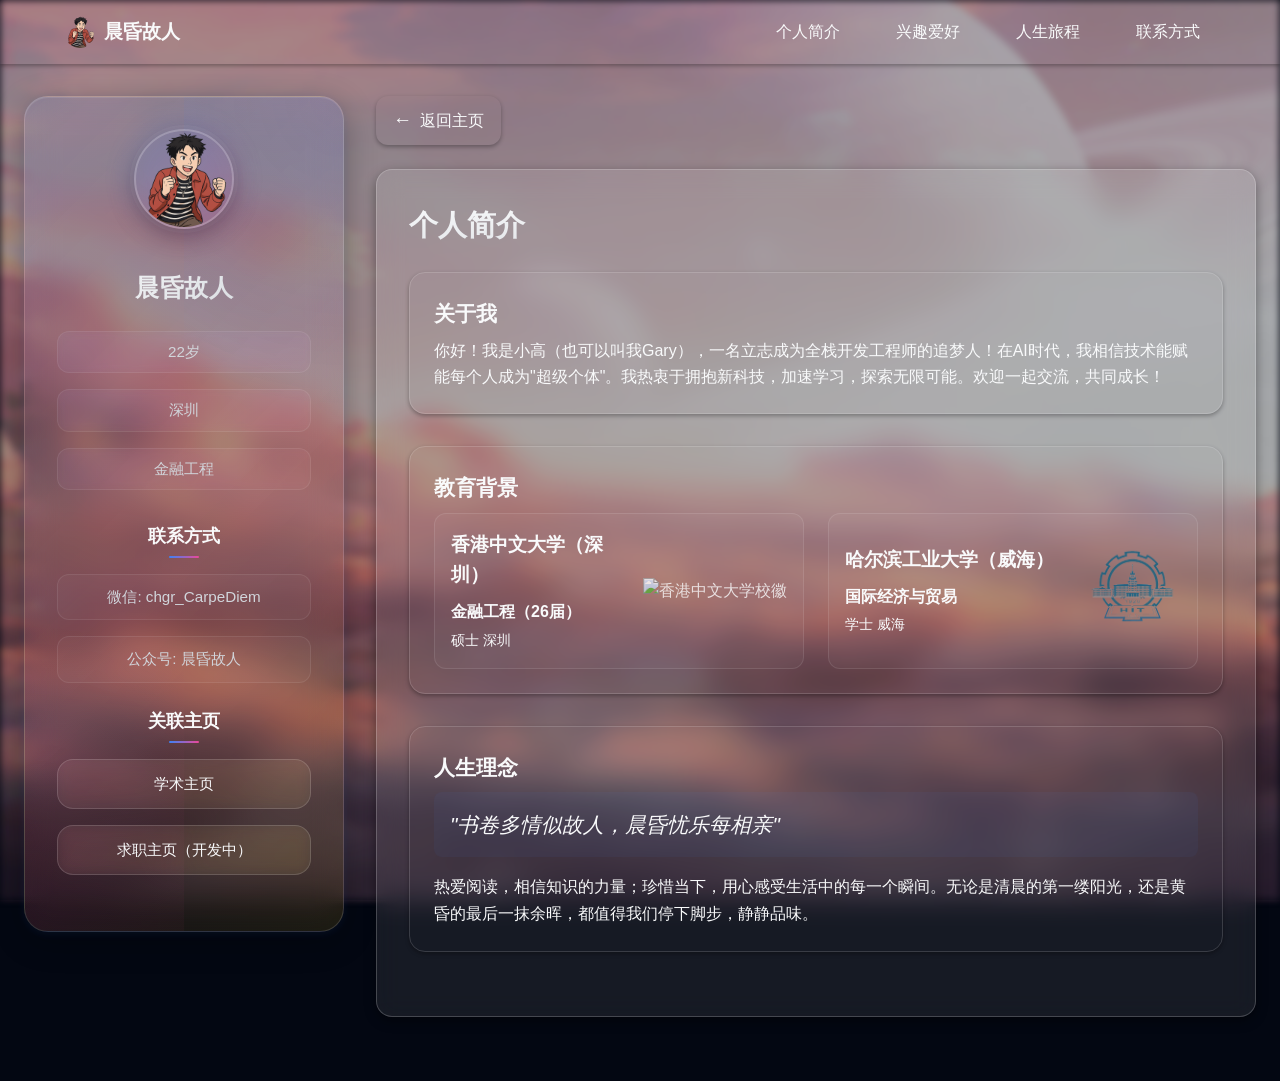
==== pages/about/index.html @ 1c5dc4b5 "最新修改" ====
<!DOCTYPE html>
<html lang="zh-CN">
<head>
    <meta charset="UTF-8">
    <meta name="viewport" content="width=device-width, initial-scale=1.0">
    <title>个人简介 - 晨昏故人</title>
    <link rel="preconnect" href="https://fonts.googleapis.com">
    <link rel="preconnect" href="https://fonts.gstatic.com" crossorigin>
    <link href="https://fonts.googleapis.com/css2?family=Nunito:wght@300;400;600;700&display=swap" rel="stylesheet">
    <link rel="stylesheet" href="../../css/style.css">
    <link rel="stylesheet" href="../../css/responsive.css">
    <link rel="stylesheet" href="../../css/animations.css">
</head>
<body>
    <!-- 顶部导航栏 -->
    <nav class="navbar">
        <div class="nav-container">
            <div class="nav-logo">
                <div class="avatar-small">
                    <img src="../../images/icons/avatar-small.png" alt="头像" onerror="this.outerHTML='<svg width=\"32\" height=\"32\" viewBox=\"0 0 32 32\" fill=\"none\" xmlns=\"http://www.w3.org/2000/svg\"><circle cx=\"16\" cy=\"16\" r=\"16\" fill=\"#4ECDC4\" opacity=\"0.3\"/><circle cx=\"16\" cy=\"12\" r=\"5\" fill=\"#4ECDC4\"/><path d=\"M6 26 C6 22, 10 18, 16 18 C22 18, 26 22, 26 26\" fill=\"#4ECDC4\"/></svg>
                </div>
                <span class="logo-text"><a href="../../main.html" style="text-decoration: none; color: inherit;">晨昏故人</a></span>
            </div>
            
            <ul class="nav-menu">
                <li><a href="../about/index.html" class="nav-link active">个人简介</a></li>
                <li><a href="../interests/index.html" class="nav-link">兴趣爱好</a></li>
                <li><a href="../journey/index.html" class="nav-link">人生旅程</a></li>
                <li><a href="../contact/index.html" class="nav-link">联系方式</a></li>
            </ul>
            
            <div class="mobile-menu-toggle">
                <span></span>
                <span></span>
                <span></span>
            </div>
        </div>
    </nav>

    <!-- 主要内容区域 -->
    <div class="main-container">
        <!-- 左侧边栏 -->
        <aside class="sidebar">
            <div class="profile-card">
                <div class="profile-avatar">
                    <img src="../../images/icons/avatar-card.png" alt="个人头像" onerror="this.outerHTML='<svg width=\"100\" height=\"100\" viewBox=\"0 0 100 100\" fill=\"none\" xmlns=\"http://www.w3.org/2000/svg\"><circle cx=\"50\" cy=\"50\" r=\"50\" fill=\"#4ECDC4\" opacity=\"0.3\"/><circle cx=\"50\" cy=\"38\" r=\"15\" fill=\"#4ECDC4\"/><path d=\"M20 78 C20 65, 32 55, 50 55 C68 55, 80 65, 80 78\" fill=\"#4ECDC4\"/></svg>
                </div>
                
                <div class="profile-info">
                    <h3 class="profile-name">晨昏故人</h3>
                    <div class="profile-details">
                        <p>22岁</p>
                        <p>深圳</p>
                        <p>金融工程</p>
                        
                    </div>
                </div>
                
                <div class="contact-info">
                    <h4>联系方式</h4>
                    <p>微信: chgr_CarpeDiem</p>
                    <p>公众号: 晨昏故人</p>
                </div>
                
                <div class="quick-links">
                    <h4>关联主页</h4>
                    <a href="https://portfolio.chgr-cuhksz-gao.cn/" target="_blank" class="link-btn">
                        学术主页
                    </a>
                    <a href="https://career.chenggao.top" target="_blank" class="link-btn">
                        求职主页（开发中）
                    </a>
                </div>
            </div>
        </aside>

        <!-- 右侧主内容区 -->
        <main class="content">
            <!-- 返回主页按钮 -->
            <div class="back-to-main">
                <a href="../../main.html" class="back-btn">
                    <span class="back-arrow">←</span>
                    <span>返回主页</span>
                </a>
            </div>
            
            <section class="section">
                <h2 class="section-title">个人简介 </h2>
                
                <div class="about-detailed">
                    <div class="about-me-card">
                        <h3>关于我</h3>
                        <p>你好！我是小高（也可以叫我Gary），一名立志成为全栈开发工程师的追梦人！在AI时代，我相信技术能赋能每个人成为"超级个体"。我热衷于拥抱新科技，加速学习，探索无限可能。欢迎一起交流，共同成长！</p>
                    </div>
                    
                    <div class="education-card">
                        <h3>教育背景</h3>
                        <div class="education-grid">
                            <div class="education-item">
                                <div class="education-content">
                                    <h4>香港中文大学（深圳）</h4>
                                    <p class="degree">金融工程（26届）</p>
                                    <p class="location">硕士 深圳</p>
                                </div>
                                <div class="education-logo">
                                    <img src="../../images/icons/cuhk-logo.png" alt="香港中文大学校徽" class="university-logo">
                                </div>
                            </div>
                            <div class="education-item">
                                <div class="education-content">
                                    <h4>哈尔滨工业大学（威海）</h4>
                                    <p class="degree">国际经济与贸易</p>
                                    <p class="location">学士 威海</p>
                                </div>
                                <div class="education-logo">
                                    <img src="../../images/icons/hit-logo.png" alt="哈尔滨工业大学校徽" class="university-logo">
                                </div>
                            </div>
                        </div>
                    </div>
                    
                    <div class="life-philosophy-card">
                        <h3>人生理念</h3>
                        <blockquote>
                            "书卷多情似故人，晨昏忧乐每相亲"
                        </blockquote>
                        <p>热爱阅读，相信知识的力量；珍惜当下，用心感受生活中的每一个瞬间。无论是清晨的第一缕阳光，还是黄昏的最后一抹余晖，都值得我们停下脚步，静静品味。</p>
                    </div>
                </div>
            </section>
        </main>
    </div>

    <!-- 移动端侧边栏遮罩 -->
    <div class="sidebar-overlay"></div>

    <script src="../../js/animations.js"></script>
    <script src="../../js/background.js"></script>
</body>
</html>
---- css/style.css ----
/* CSS变量定义 - 深色主题风格 */
:root {
    /* 主色调 - 深色主题 */
    --bg-color: #030712;
    --text-color: #f9fafb;
    --text-muted-color: #d1d5db;
    --primary-color: #3b82f6;
    --secondary-color: #ec4899;
    --accent-color: #facc15;
    
    /* 卡片和背景 */
    --card-background: rgba(255, 255, 255, 0.08);
    --card-hover: rgba(255, 255, 255, 0.12);
    --border-color: rgba(255, 255, 255, 0.2);
    --shadow-color: rgba(0, 0, 0, 0.4);
    
    /* 字体 */
    --font-sans: 'Noto Sans SC', 'Microsoft YaHei', sans-serif;
    --font-serif: 'Noto Serif SC', 'Microsoft YaHei', serif;
    
    /* 间距 */
    --spacing-xs: 4px;
    --spacing-sm: 8px;
    --spacing-md: 16px;
    --spacing-lg: 24px;
    --spacing-xl: 32px;
    
    /* 圆角 */
    --radius-sm: 8px;
    --radius-md: 12px;
    --radius-lg: 16px;
    --radius-xl: 9999px;
    
    /* 阴影 - 深色主题 */
    --shadow-sm: 0 2px 4px rgba(0,0,0,0.3);
    --shadow-md: 0 4px 12px rgba(0,0,0,0.4);
    --shadow-lg: 0 8px 25px rgba(0,0,0,0.5);
    
    /* 背景图片透明度控制 */
    --bg-image-opacity: 0.95;
    --bg-overlay-opacity: 0.3;
    --bg-blur-strength: 3.5px;
}

/* 全局样式重置 */
* {
    margin: 0;
    padding: 0;
    box-sizing: border-box;
}

body {
    font-family: var(--font-sans);
    background: var(--bg-color);
    color: var(--text-color);
    line-height: 1.6;
    font-size: 16px;
    min-height: 100vh;
}

/* 首页样式 */
.landing-page {
    height: 100vh;
    overflow: hidden;
    background: linear-gradient(135deg, #E8F4FD 0%, #B8E6B8 100%);
}

.landing-container {
    height: 100%;
    display: flex;
    align-items: center;
    justify-content: center;
    position: relative;
}

.bg-decoration {
    position: absolute;
    top: 0;
    left: 0;
    width: 100%;
    height: 100%;
    overflow: hidden;
    z-index: 1;
}

.cloud {
    position: absolute;
    background: rgba(255, 255, 255, 0.6);
    border-radius: 50px;
    opacity: 0.7;
}

.cloud::before,
.cloud::after {
    content: '';
    position: absolute;
    background: rgba(255, 255, 255, 0.6);
    border-radius: 50px;
}

.cloud-1 {
    width: 80px;
    height: 30px;
    top: 20%;
    left: 10%;
    animation: float 6s ease-in-out infinite;
}

.cloud-1::before {
    width: 40px;
    height: 40px;
    top: -20px;
    left: 10px;
}

.cloud-1::after {
    width: 60px;
    height: 35px;
    top: -15px;
    right: 5px;
}

.cloud-2 {
    width: 100px;
    height: 40px;
    top: 60%;
    right: 15%;
    animation: float 8s ease-in-out infinite reverse;
}

.cloud-2::before {
    width: 50px;
    height: 50px;
    top: -25px;
    left: 15px;
}

.cloud-2::after {
    width: 70px;
    height: 40px;
    top: -20px;
    right: 10px;
}

.cloud-3 {
    width: 60px;
    height: 25px;
    top: 30%;
    right: 20%;
    animation: float 10s ease-in-out infinite;
}

.star {
    position: absolute;
    color: var(--color-accent);
    font-size: 20px;
    animation: twinkle 3s ease-in-out infinite;
}

.star-1 { top: 15%; left: 20%; animation-delay: 0s; }
.star-2 { top: 25%; right: 25%; animation-delay: 1s; }
.star-3 { bottom: 30%; left: 30%; animation-delay: 2s; }
.star-4 { bottom: 20%; right: 10%; animation-delay: 1.5s; }

.star::after {
    content: '✨';
}

.landing-content {
    display: grid;
    grid-template-columns: 1fr 1fr;
    gap: var(--spacing-xl);
    align-items: center;
    z-index: 2;
    position: relative;
    max-width: 1000px;
    margin: 0 auto;
}

.left-section {
    text-align: center;
}

.right-section {
    display: flex;
    justify-content: center;
    align-items: center;
}

.poetry-container {
    text-align: center;
}

.poetry-image {
    margin-bottom: var(--spacing-md);
}

.poetry-image img {
    width: 300px;
    height: 200px;
    border-radius: var(--radius-lg);
    object-fit: cover;
    box-shadow: var(--shadow-md);
}

.poetry-text {
    background: rgba(255, 255, 255, 0.9);
    padding: var(--spacing-lg);
    border-radius: var(--radius-lg);
    box-shadow: var(--shadow-sm);
    backdrop-filter: blur(10px);
}

.poetry-line {
    font-size: 1.5rem;
    color: var(--text-primary);
    margin: var(--spacing-sm) 0;
    font-family: serif;
    font-weight: 500;
    line-height: 1.6;
}

.avatar-container {
    margin-bottom: var(--spacing-lg);
}

.avatar-placeholder {
    display: inline-block;
    border-radius: 50%;
    padding: 10px;
    background: rgba(255, 255, 255, 0.9);
    box-shadow: var(--shadow-lg);
    animation: avatarPulse 2s ease-in-out infinite;
}

.avatar-placeholder img {
    width: 120px;
    height: 120px;
    border-radius: 50%;
    object-fit: cover;
}

.name {
    font-size: 3rem;
    font-weight: 700;
    color: var(--text-primary);
    margin-bottom: var(--spacing-sm);
    text-shadow: 2px 2px 4px rgba(0,0,0,0.1);
}

.intro {
    font-size: 1.2rem;
    color: var(--text-secondary);
    margin-bottom: var(--spacing-md);
}

.welcome {
    font-size: 1.1rem;
    color: var(--text-primary);
    margin-bottom: var(--spacing-xl);
    font-weight: 600;
}

.enter-btn {
    background: var(--color-primary);
    color: white;
    border: none;
    padding: 16px 48px;
    font-size: 1.2rem;
    font-weight: 600;
    border-radius: var(--radius-xl);
    cursor: pointer;
    position: relative;
    overflow: hidden;
    transition: all 0.3s ease;
    box-shadow: var(--shadow-md);
}

.enter-btn:hover {
    transform: translateY(-2px);
    box-shadow: var(--shadow-lg);
    background: var(--color-secondary);
}

.enter-btn:active {
    transform: translateY(0);
}

.btn-decoration {
    position: absolute;
    right: 20px;
    top: 50%;
    transform: translateY(-50%);
}

.heart {
    color: var(--color-accent);
    font-size: 1.2rem;
    animation: heartBeat 1.5s ease-in-out infinite;
}

/* 主页面样式 */
.navbar {
    background: var(--bg-card);
    box-shadow: var(--shadow-sm);
    position: sticky;
    top: 0;
    z-index: 1000;
    border-bottom: 1px solid var(--border-light);
}

.nav-container {
    max-width: 1200px;
    margin: 0 auto;
    padding: 0 var(--spacing-lg);
    display: flex;
    align-items: center;
    justify-content: space-between;
    height: 64px;
}

.nav-logo {
    display: flex;
    align-items: center;
    gap: var(--spacing-sm);
}

.avatar-small {
    width: 32px;
    height: 32px;
    border-radius: 50%;
    overflow: hidden;
}

.avatar-small img {
    width: 100%;
    height: 100%;
    object-fit: cover;
}

.logo-text {
    font-size: 1.2rem;
    font-weight: 600;
    color: var(--text-primary);
}

.nav-menu {
    display: flex;
    list-style: none;
    gap: var(--spacing-lg);
}

.nav-link {
    text-decoration: none;
    color: var(--text-secondary);
    font-weight: 500;
    padding: var(--spacing-sm) var(--spacing-md);
    border-radius: var(--radius-sm);
    transition: all 0.3s ease;
}

.nav-link:hover,
.nav-link.active {
    color: var(--color-primary);
    background: var(--bg-hover);
}

.mobile-menu-toggle {
    display: none;
    flex-direction: column;
    cursor: pointer;
    gap: 3px;
}

.mobile-menu-toggle span {
    width: 20px;
    height: 2px;
    background: var(--text-primary);
    transition: 0.3s;
}

.main-container {
    max-width: 1200px;
    margin: 0 auto;
    padding: var(--spacing-xl) var(--spacing-lg);
    display: grid;
    grid-template-columns: 300px 1fr;
    gap: var(--spacing-xl);
    min-height: calc(100vh - 64px);
}

/* 侧边栏样式 */
.sidebar {
    position: sticky;
    top: 80px;
    height: fit-content;
}

.profile-card {
    background: linear-gradient(135deg, 
        rgba(59, 130, 246, 0.1) 0%, 
        rgba(236, 72, 153, 0.05) 50%, 
        rgba(250, 204, 21, 0.1) 100%);
    backdrop-filter: blur(16px);
    border-radius: 24px;
    padding: 2rem;
    box-shadow: 
        0 8px 32px rgba(0, 0, 0, 0.3),
        0 2px 8px rgba(59, 130, 246, 0.1),
        inset 0 1px 0 rgba(255, 255, 255, 0.1);
    border: 1px solid rgba(255, 255, 255, 0.15);
    position: relative;
    overflow: hidden;
    animation: fade-in-up 0.8s ease-out forwards;
}

.profile-card::before {
    content: '';
    position: absolute;
    top: -50%;
    right: -50%;
    width: 100%;
    height: 100%;
    background: radial-gradient(circle, rgba(59, 130, 246, 0.1) 0%, transparent 70%);
    animation: float 6s ease-in-out infinite;
    z-index: -1;
}

.profile-card::after {
    content: '';
    position: absolute;
    bottom: -50%;
    left: -50%;
    width: 100%;
    height: 100%;
    background: radial-gradient(circle, rgba(236, 72, 153, 0.08) 0%, transparent 70%);
    animation: float 8s ease-in-out infinite reverse;
    z-index: -1;
}

@keyframes float {
    0%, 100% { transform: translate(0, 0) scale(1); }
    50% { transform: translate(10px, -10px) scale(1.05); }
}

.profile-avatar {
    text-align: center;
    margin-bottom: 2rem;
    position: relative;
}

.profile-avatar::before {
    content: '';
    position: absolute;
    top: -6px;
    left: 50%;
    transform: translateX(-50%);
    width: 112px;
    height: 112px;
    border-radius: 50%;
    background: linear-gradient(135deg, var(--primary-color), var(--secondary-color));
    opacity: 0.2;
    filter: blur(12px);
    z-index: -1;
}

.profile-avatar img {
    width: 100px;
    height: 100px;
    border-radius: 50%;
    object-fit: cover;
    border: 2px solid rgba(255, 255, 255, 0.2);
    transition: all 0.4s cubic-bezier(0.175, 0.885, 0.32, 1.275);
    position: relative;
    z-index: 1;
    box-shadow: 
        0 8px 24px rgba(0, 0, 0, 0.3),
        0 0 0 4px rgba(255, 255, 255, 0.05);
}

.profile-avatar img:hover {
    transform: scale(1.05) translateY(-2px);
    box-shadow: 
        0 12px 32px rgba(0, 0, 0, 0.4),
        0 0 0 4px rgba(255, 255, 255, 0.1);
    border-color: rgba(250, 204, 21, 0.5);
}

.profile-info {
    text-align: center;
    margin-bottom: var(--spacing-lg);
}

.profile-name {
    font-size: 1.5rem;
    font-weight: 700;
    background: linear-gradient(135deg, var(--text-color) 0%, var(--text-muted-color) 100%);
    -webkit-background-clip: text;
    background-clip: text;
    color: transparent;
    margin-bottom: 1.5rem;
    font-family: var(--font-serif);
    letter-spacing: 0.5px;
    position: relative;
}

.profile-details {
    margin-bottom: 2rem;
}

.profile-details p {
    display: flex;
    align-items: center;
    justify-content: center;
    gap: var(--spacing-sm);
    margin-bottom: var(--spacing-md);
    font-size: 0.95rem;
    color: var(--text-muted-color);
    padding: 8px 16px;
    background: rgba(255, 255, 255, 0.03);
    border-radius: 12px;
    border: 1px solid rgba(255, 255, 255, 0.08);
    transition: all 0.3s ease;
    backdrop-filter: blur(4px);
}

.profile-details p:hover {
    background: rgba(255, 255, 255, 0.06);
    border-color: rgba(255, 255, 255, 0.15);
    transform: translateY(-1px);
}

.contact-info,
.quick-links {
    margin-bottom: var(--spacing-lg);
}

.contact-info h4,
.quick-links h4 {
    font-size: 1.1rem;
    font-weight: 600;
    color: var(--text-color);
    margin-bottom: 1rem;
    text-align: center;
    position: relative;
    padding-bottom: 8px;
}

.contact-info h4::after,
.quick-links h4::after {
    content: '';
    position: absolute;
    bottom: 0;
    left: 50%;
    transform: translateX(-50%);
    width: 30px;
    height: 2px;
    background: linear-gradient(90deg, var(--primary-color), var(--secondary-color));
    border-radius: 1px;
}

.contact-info p {
    display: flex;
    align-items: center;
    justify-content: center;
    gap: var(--spacing-sm);
    margin-bottom: var(--spacing-md);
    font-size: 0.95rem;
    color: var(--text-muted-color);
    padding: 10px 16px;
    background: rgba(255, 255, 255, 0.03);
    border-radius: 12px;
    border: 1px solid rgba(255, 255, 255, 0.08);
    transition: all 0.3s ease;
}

.contact-info p:hover {
    background: rgba(255, 255, 255, 0.06);
    border-color: rgba(255, 255, 255, 0.15);
    transform: translateY(-1px);
}

.link-btn {
    display: flex;
    align-items: center;
    justify-content: center;
    gap: var(--spacing-sm);
    text-decoration: none;
    color: var(--text-color);
    padding: 12px 20px;
    border-radius: 16px;
    border: 1px solid rgba(255, 255, 255, 0.15);
    margin-bottom: var(--spacing-md);
    transition: all 0.3s cubic-bezier(0.175, 0.885, 0.32, 1.275);
    font-size: 0.95rem;
    background: rgba(255, 255, 255, 0.05);
    backdrop-filter: blur(8px);
    position: relative;
    overflow: hidden;
}

.link-btn::before {
    content: '';
    position: absolute;
    top: 0;
    left: -100%;
    width: 100%;
    height: 100%;
    background: linear-gradient(90deg, transparent, rgba(255, 255, 255, 0.1), transparent);
    transition: left 0.5s ease;
}

.link-btn:hover::before {
    left: 100%;
}

.link-btn:hover {
    background: rgba(255, 255, 255, 0.1);
    border-color: var(--accent-color);
    color: var(--accent-color);
    transform: translateY(-2px);
    box-shadow: 0 8px 16px rgba(0, 0, 0, 0.2);
}

.icon {
    font-size: 1rem;
}

/* 主内容区样式 */
.content {
    padding: 0;
}

.section {
    margin-bottom: var(--spacing-xl);
    padding: var(--spacing-xl);
    background: var(--card-background);
    backdrop-filter: blur(12px);
    border-radius: var(--radius-lg);
    box-shadow: var(--shadow-md);
    border: 1px solid var(--border-color);
}

.section-title {
    font-size: 1.8rem;
    font-weight: 700;
    background: linear-gradient(to bottom right, var(--text-color), var(--text-muted-color));
    -webkit-background-clip: text;
    background-clip: text;
    color: transparent;
    margin-bottom: var(--spacing-lg);
    display: flex;
    align-items: center;
    gap: var(--spacing-sm);
    font-family: var(--font-serif);
}

.title-decoration {
    font-size: 1.2rem;
}

/* 关于我 Section */
.about-content {
    display: flex;
    flex-direction: column;
    gap: var(--spacing-lg);
}

.personality-card {
    background: var(--bg-hover);
    padding: var(--spacing-lg);
    border-radius: var(--radius-md);
    border-left: 4px solid var(--color-primary);
}

.personality-card h3 {
    font-size: 1.2rem;
    font-weight: 600;
    color: var(--text-primary);
    margin-bottom: var(--spacing-md);
}

.personality-card p {
    color: var(--text-secondary);
    line-height: 1.7;
}

.interests-grid {
    display: grid;
    grid-template-columns: repeat(auto-fit, minmax(200px, 1fr));
    gap: var(--spacing-lg);
}

.interest-item {
    text-align: center;
    padding: var(--spacing-lg);
    border-radius: var(--radius-md);
    background: var(--bg-card);
    border: 1px solid var(--border-light);
    transition: all 0.3s ease;
}

.interest-item:hover {
    transform: translateY(-4px);
    box-shadow: var(--shadow-md);
    border-color: var(--color-primary);
}

.interest-icon {
    font-size: 2.5rem;
    margin-bottom: var(--spacing-md);
}

.interest-item h4 {
    font-size: 1.1rem;
    font-weight: 600;
    color: var(--text-primary);
    margin-bottom: var(--spacing-sm);
}

.interest-item p {
    font-size: 0.9rem;
    color: var(--text-secondary);
    line-height: 1.5;
}

/* 标签页样式 */
.tabs {
    display: flex;
    margin-bottom: var(--spacing-lg);
    border-bottom: 2px solid var(--border-light);
}

.tab-btn {
    padding: var(--spacing-md) var(--spacing-lg);
    border: none;
    background: none;
    cursor: pointer;
    font-size: 1rem;
    font-weight: 500;
    color: var(--text-secondary);
    border-bottom: 2px solid transparent;
    transition: all 0.3s ease;
}

.tab-btn.active,
.tab-btn:hover {
    color: var(--color-primary);
    border-bottom-color: var(--color-primary);
}

.tab-content {
    display: none;
}

.tab-content.active {
    display: block;
}

/* 内容网格 */
.content-grid {
    display: grid;
    grid-template-columns: 1fr 1fr;
    gap: var(--spacing-xl);
}

.books-section h3,
.movies-section h3,
.music-section h3 {
    font-size: 1.3rem;
    font-weight: 600;
    color: var(--text-primary);
    margin-bottom: var(--spacing-lg);
    text-align: center;
}

.books-grid,
.movies-grid,
.music-grid {
    display: grid;
    gap: var(--spacing-lg);
}

/* 卡片样式 */
@keyframes fade-in-up {
    from {
        opacity: 0;
        transform: translateY(20px);
    }
    to {
        opacity: 1;
        transform: translateY(0);
    }
}

.book-card,
.movie-card,
.music-card {
    display: flex;
    gap: var(--spacing-md);
    padding: var(--spacing-lg);
    background: var(--card-background);
    backdrop-filter: blur(12px);
    border-radius: var(--radius-lg);
    border: 1px solid var(--border-color);
    transition: all 0.3s cubic-bezier(0.175, 0.885, 0.32, 1.275);
    box-shadow: var(--shadow-md);
    animation: fade-in-up 0.8s ease-out forwards;
}

.book-card:hover,
.movie-card:hover,
.music-card:hover {
    transform: translateY(-5px) scale(1.02);
    box-shadow: var(--shadow-lg);
    background: var(--card-hover);
    border-color: var(--accent-color);
}

.book-cover,
.movie-poster,
.album-cover {
    flex-shrink: 0;
    border-radius: var(--radius-sm);
    overflow: hidden;
    box-shadow: var(--shadow-sm);
    transition: transform 0.3s ease;
}

.book-cover {
    width: 128px;
    height: 171px; /* 3:4 aspect ratio */
}

.movie-poster {
    width: 240px;
    height: 135px; /* 16:9 aspect ratio */
}

.album-cover {
    width: 128px;
    height: 128px; /* 1:1 aspect ratio */
}

.book-cover,
.movie-poster,
.album-cover {
    cursor: pointer;
    transition: all 0.3s cubic-bezier(0.4, 0, 0.2, 1);
    position: relative;
    overflow: hidden;
}

.book-cover img,
.movie-poster img,
.album-cover img {
    width: 100%;
    height: 100%;
    object-fit: cover;
    transition: all 0.3s cubic-bezier(0.4, 0, 0.2, 1);
}

.book-cover:hover img {
    transform: scale(1.08) rotate(-2deg);
}

.movie-poster:hover img {
    transform: scale(1.06);
}

.album-cover:hover img {
    transform: rotate(5deg) scale(1.05);
}

.book-cover:hover,
.movie-poster:hover,
.album-cover:hover {
    box-shadow: 0 15px 35px rgba(0, 0, 0, 0.4);
}

.book-cover::after,
.movie-poster::after,
.album-cover::after {
    content: '点击查看详情';
    position: absolute;
    top: 50%;
    left: 50%;
    transform: translate(-50%, -50%);
    background: rgba(0, 0, 0, 0.8);
    color: white;
    padding: 8px 16px;
    border-radius: 20px;
    font-size: 0.8rem;
    opacity: 0;
    transition: opacity 0.3s ease;
    pointer-events: none;
}

.book-cover:hover::after,
.movie-poster:hover::after,
.album-cover:hover::after {
    opacity: 1;
}

/* 详情弹窗样式 */
.detail-modal {
    position: fixed;
    top: 0;
    left: 0;
    width: 100%;
    height: 100%;
    background: rgba(0, 0, 0, 0.8);
    backdrop-filter: blur(10px);
    z-index: 9999;
    opacity: 0;
    visibility: hidden;
    transition: all 0.4s cubic-bezier(0.4, 0, 0.2, 1);
    display: flex;
    align-items: center;
    justify-content: center;
    padding: 2rem;
}

.detail-modal.active {
    opacity: 1;
    visibility: visible;
}

.modal-content {
    background: linear-gradient(135deg, 
        rgba(255, 255, 255, 0.1), 
        rgba(255, 255, 255, 0.05));
    backdrop-filter: blur(20px);
    border-radius: 24px;
    border: 1px solid rgba(255, 255, 255, 0.2);
    max-width: 1200px;
    width: 100%;
    max-height: 90vh;
    position: relative;
    transform: scale(0.7) translateY(50px);
    transition: all 0.4s cubic-bezier(0.4, 0, 0.2, 1);
    display: flex;
    overflow: hidden;
}

.detail-modal.active .modal-content {
    transform: scale(1) translateY(0);
}

.modal-left {
    flex: 0 0 45%;
    position: relative;
    display: flex;
    align-items: center;
    justify-content: center;
    background: rgba(0, 0, 0, 0.2);
    padding: 2rem;
}

.modal-detail-image {
    max-width: 100%;
    max-height: 100%;
    object-fit: contain;
    border-radius: 12px;
    box-shadow: 0 10px 30px rgba(0, 0, 0, 0.3);
    opacity: 0;
    animation: fadeInImage 1s ease-out 0.2s forwards;
}

.modal-right {
    flex: 1;
    padding: 2rem;
    overflow-y: auto;
    position: relative;
}

.modal-close {
    position: absolute;
    top: 1rem;
    right: 1rem;
    background: rgba(0, 0, 0, 0.7);
    color: white;
    border: none;
    width: 40px;
    height: 40px;
    border-radius: 50%;
    cursor: pointer;
    font-size: 1.2rem;
    display: flex;
    align-items: center;
    justify-content: center;
    transition: all 0.3s ease;
    z-index: 10;
}

.modal-close:hover {
    background: rgba(0, 0, 0, 0.9);
    transform: scale(1.1);
}

.modal-title {
    font-size: 1.8rem;
    font-weight: 700;
    color: var(--text-primary);
    margin-bottom: 1rem;
    opacity: 0;
    animation: fadeInText 0.8s ease-out 0.6s forwards;
}

.modal-meta {
    display: flex;
    gap: 1rem;
    margin-bottom: 1.5rem;
    opacity: 0;
    animation: fadeInText 0.8s ease-out 0.8s forwards;
}

.meta-item {
    background: rgba(59, 130, 246, 0.1);
    padding: 0.4rem 0.8rem;
    border-radius: 16px;
    font-size: 0.85rem;
    color: var(--color-primary);
    border: 1px solid rgba(59, 130, 246, 0.2);
}

.modal-thoughts {
    opacity: 0;
    animation: fadeInText 0.8s ease-out 1s forwards;
}

.thoughts-title {
    font-size: 1.2rem;
    font-weight: 600;
    color: var(--text-primary);
    margin-bottom: 1rem;
}

.thoughts-content {
    line-height: 1.8;
    color: var(--text-secondary);
    font-size: 1rem;
}

@keyframes fadeInImage {
    from {
        opacity: 0;
        transform: scale(1.1);
    }
    to {
        opacity: 1;
        transform: scale(1);
    }
}

@keyframes fadeInText {
    from {
        opacity: 0;
        transform: translateY(20px);
    }
    to {
        opacity: 1;
        transform: translateY(0);
    }
}

/* 响应式设计 */
@media (max-width: 768px) {
    .modal-content {
        flex-direction: column;
        max-width: 95%;
        max-height: 95vh;
    }
    
    .modal-left {
        flex: none;
        height: 50vh;
        padding: 1rem;
    }
    
    .modal-right {
        flex: 1;
        padding: 1.5rem;
    }
    
    .modal-title {
        font-size: 1.5rem;
    }
    
    .thoughts-content {
        font-size: 0.9rem;
    }
}

/* 留言板样式 */
.message-section {
    margin-top: var(--spacing-xl);
    background: linear-gradient(135deg, 
        rgba(255, 255, 255, 0.1), 
        rgba(255, 255, 255, 0.05));
    backdrop-filter: blur(20px);
    border-radius: 24px;
    border: 1px solid rgba(255, 255, 255, 0.15);
    padding: var(--spacing-xl);
    box-shadow: 
        0 8px 32px rgba(0, 0, 0, 0.3),
        0 2px 8px rgba(59, 130, 246, 0.1),
        inset 0 1px 0 rgba(255, 255, 255, 0.1);
}

.message-section h3 {
    color: var(--text-primary);
    font-size: 1.5rem;
    font-weight: 600;
    margin-bottom: var(--spacing-md);
    background: linear-gradient(135deg, var(--color-primary), var(--color-accent));
    -webkit-background-clip: text;
    -webkit-text-fill-color: transparent;
    background-clip: text;
}

.message-section p {
    color: var(--text-secondary);
    margin-bottom: var(--spacing-lg);
    line-height: 1.6;
}

.message-form {
    margin-top: var(--spacing-lg);
}

.form-group {
    margin-bottom: var(--spacing-lg);
}

.form-group label {
    display: block;
    color: var(--text-primary);
    font-weight: 500;
    margin-bottom: var(--spacing-xs);
    font-size: 0.95rem;
}

.required {
    color: #ef4444;
}

.form-group input,
.form-group textarea {
    width: 100%;
    padding: var(--spacing-md);
    background: rgba(255, 255, 255, 0.05);
    border: 1px solid rgba(255, 255, 255, 0.15);
    border-radius: var(--radius-md);
    color: var(--text-primary);
    font-size: 1rem;
    transition: all 0.3s cubic-bezier(0.4, 0, 0.2, 1);
    backdrop-filter: blur(10px);
}

.form-group input:focus,
.form-group textarea:focus {
    outline: none;
    border-color: var(--color-primary);
    background: rgba(255, 255, 255, 0.08);
    box-shadow: 0 0 0 3px rgba(59, 130, 246, 0.1);
    transform: translateY(-1px);
}

.form-group input::placeholder,
.form-group textarea::placeholder {
    color: var(--text-muted-color);
}

.form-group textarea {
    resize: vertical;
    min-height: 120px;
    font-family: inherit;
}

.recaptcha-container {
    display: flex;
    justify-content: center;
    padding: var(--spacing-md) 0;
}

.submit-btn {
    background: linear-gradient(135deg, var(--color-primary), var(--color-accent));
    color: white;
    border: none;
    padding: var(--spacing-md) var(--spacing-xl);
    border-radius: var(--radius-md);
    font-size: 1rem;
    font-weight: 600;
    cursor: pointer;
    transition: all 0.3s cubic-bezier(0.4, 0, 0.2, 1);
    position: relative;
    overflow: hidden;
    width: 100%;
    max-width: 200px;
    margin: 0 auto;
    display: flex;
    align-items: center;
    justify-content: center;
    gap: var(--spacing-xs);
}

.submit-btn:hover {
    transform: translateY(-2px);
    box-shadow: 0 8px 25px rgba(59, 130, 246, 0.3);
}

.submit-btn:active {
    transform: translateY(0);
}

.submit-btn:disabled {
    opacity: 0.7;
    cursor: not-allowed;
    transform: none;
}

.loading-spinner {
    width: 16px;
    height: 16px;
    animation: spin 1s linear infinite;
}

@keyframes spin {
    from { transform: rotate(0deg); }
    to { transform: rotate(360deg); }
}

.success-message {
    background: linear-gradient(135deg, 
        rgba(34, 197, 94, 0.1), 
        rgba(34, 197, 94, 0.05));
    backdrop-filter: blur(20px);
    border: 1px solid rgba(34, 197, 94, 0.2);
    border-radius: var(--radius-lg);
    padding: var(--spacing-xl);
    margin-top: var(--spacing-lg);
    text-align: center;
    animation: slideInUp 0.5s ease-out forwards;
}

.success-content {
    display: flex;
    flex-direction: column;
    align-items: center;
    gap: var(--spacing-sm);
}

.success-icon {
    width: 48px;
    height: 48px;
    color: #22c55e;
}

.success-message h4 {
    color: var(--text-primary);
    margin: 0;
    font-size: 1.2rem;
}

.success-message p {
    color: var(--text-secondary);
    margin: 0;
    font-size: 0.95rem;
}

@keyframes slideInUp {
    from {
        opacity: 0;
        transform: translateY(30px);
    }
    to {
        opacity: 1;
        transform: translateY(0);
    }
}

/* 响应式设计 */
@media (max-width: 768px) {
    .message-section {
        padding: var(--spacing-lg);
    }
    
    .form-group input,
    .form-group textarea {
        padding: var(--spacing-sm);
    }
    
    .submit-btn {
        width: 100%;
        max-width: none;
    }
}

/* 导航卡片样式 */
.navigation-cards {
    display: grid;
    grid-template-columns: repeat(auto-fit, minmax(250px, 1fr));
    gap: var(--spacing-lg);
    margin-top: var(--spacing-xl);
}

.nav-card {
    background: var(--card-background);
    backdrop-filter: blur(12px);
    border-radius: var(--radius-lg);
    padding: var(--spacing-xl);
    text-align: center;
    cursor: pointer;
    transition: all 0.3s cubic-bezier(0.175, 0.885, 0.32, 1.275);
    border: 1px solid var(--border-color);
    box-shadow: var(--shadow-md);
}

.nav-card:hover {
    transform: translateY(-5px) scale(1.02);
    box-shadow: var(--shadow-lg);
    background: var(--card-hover);
    border-color: var(--accent-color);
}

.nav-icon {
    font-size: 3rem;
    margin-bottom: var(--spacing-md);
    display: block;
}

.nav-card h3 {
    color: var(--text-color);
    margin-bottom: var(--spacing-sm);
    font-size: 1.3rem;
    font-weight: 600;
    background: linear-gradient(to bottom right, var(--text-color), var(--text-muted-color));
    -webkit-background-clip: text;
    background-clip: text;
}

.nav-card p {
    color: var(--text-muted-color);
    font-size: 0.95rem;
    line-height: 1.5;
}

/* 个人简介页面样式 */
.about-detailed .about-me-card,
.about-detailed .education-card,
.about-detailed .life-philosophy-card {
    background: var(--bg-card);
    border-radius: var(--radius-lg);
    padding: var(--spacing-lg);
    margin-bottom: var(--spacing-xl);
    box-shadow: var(--shadow-sm);
    border: 1px solid rgba(255, 255, 255, 0.15);
}

.about-detailed .about-me-card h3,
.about-detailed .education-card h3,
.about-detailed .life-philosophy-card h3 {
    color: var(--color-primary);
    margin-bottom: var(--spacing-sm);
    font-size: 1.3rem;
    font-weight: 600;
}

.education-grid {
    display: grid;
    grid-template-columns: repeat(auto-fit, minmax(280px, 1fr));
    gap: var(--spacing-lg);
    align-items: stretch;
}

.education-item {
    background: rgba(255, 255, 255, 0.03);
    border-radius: var(--radius-md);
    padding: var(--spacing-md);
    border: 1px solid rgba(255, 255, 255, 0.1);
    transition: all 0.3s cubic-bezier(0.4, 0, 0.2, 1);
    display: flex;
    align-items: center;
    height: 100%;
    gap: var(--spacing-md);
}

.education-content {
    flex: 1;
}

.education-logo {
    flex-shrink: 0;
}

.university-logo {
    width: 96px;
    height: 96px;
    object-fit: contain;
    opacity: 0.8;
    transition: opacity 0.3s ease;
}

.education-item:hover .university-logo {
    opacity: 1;
}

.education-item:hover {
    background: rgba(255, 255, 255, 0.05);
    border-color: rgba(255, 255, 255, 0.2);
    transform: translateY(-2px);
}

.education-item h4 {
    color: var(--text-primary);
    margin-bottom: var(--spacing-sm);
    font-size: 1.2rem;
    font-weight: 600;
}

.degree {
    color: var(--color-primary);
    font-weight: 600;
    margin-bottom: var(--spacing-xs);
    font-size: 1rem;
}

.location {
    color: var(--text-secondary);
    font-size: 0.9rem;
}

.life-philosophy-card blockquote {
    font-style: italic;
    font-size: 1.3rem;
    color: var(--color-primary);
    border-left: 4px solid var(--color-primary);
    padding-left: var(--spacing-md);
    margin: var(--spacing-sm) 0 var(--spacing-md) 0;
    font-weight: 500;
    background: rgba(59, 130, 246, 0.05);
    padding: var(--spacing-md);
    border-radius: var(--radius-sm);
}

.life-philosophy-card p {
    line-height: 1.7;
    color: var(--text-secondary);
    font-size: 1rem;
}

/* 人生旅程页面样式 */
.philosophy-card {
    background: var(--bg-card);
    border-radius: var(--radius-lg);
    padding: var(--spacing-xl);
    margin-bottom: var(--spacing-xl);
    text-align: center;
}

.philosophy-card h3 {
    color: var(--text-primary);
    margin-bottom: var(--spacing-md);
    font-size: 1.4rem;
}

.philosophy-card blockquote {
    font-style: italic;
    font-size: 1.3rem;
    color: var(--color-primary);
    margin: var(--spacing-md) 0;
    font-weight: 600;
}

/* 联系方式页面样式 */
.contact-methods {
    display: grid;
    grid-template-columns: repeat(auto-fit, minmax(250px, 1fr));
    gap: var(--spacing-lg);
    margin-bottom: var(--spacing-xl);
}

.contact-method {
    background: var(--bg-card);
    border-radius: var(--radius-lg);
    padding: var(--spacing-xl);
    text-align: center;
    box-shadow: var(--shadow-sm);
}

.method-icon {
    font-size: 3rem;
    margin-bottom: var(--spacing-md);
}

.contact-method h3 {
    color: var(--text-primary);
    margin-bottom: var(--spacing-sm);
    font-size: 1.2rem;
}

.contact-method p,
.contact-method a {
    color: var(--color-primary);
    font-weight: 600;
    margin-bottom: var(--spacing-sm);
    text-decoration: none;
}

.contact-method a:hover {
    text-decoration: underline;
}

.contact-method small {
    color: var(--text-secondary);
    font-size: 0.85rem;
    display: block;
}

.message-section {
    background: var(--bg-card);
    border-radius: var(--radius-lg);
    padding: var(--spacing-xl);
}

.message-section h3 {
    color: var(--text-primary);
    margin-bottom: var(--spacing-md);
    font-size: 1.3rem;
}

.message-form-placeholder {
    background: var(--bg-secondary);
    border: 2px dashed var(--color-primary);
    border-radius: var(--radius-lg);
    padding: var(--spacing-xl);
    text-align: center;
    margin-top: var(--spacing-lg);
}

.placeholder-content .placeholder-icon {
    font-size: 3rem;
    margin-bottom: var(--spacing-md);
    opacity: 0.7;
}

.placeholder-content p {
    color: var(--text-primary);
    font-size: 1.1rem;
    margin-bottom: var(--spacing-sm);
}

.placeholder-content small {
    color: var(--text-secondary);
    font-size: 0.9rem;
}

/* 返回主页按钮样式 */
.back-to-main {
    margin-bottom: var(--spacing-lg);
}

.back-btn {
    display: inline-flex;
    align-items: center;
    gap: var(--spacing-sm);
    padding: var(--spacing-sm) var(--spacing-md);
    background: var(--bg-card);
    color: var(--text-primary);
    text-decoration: none;
    border-radius: var(--radius-md);
    transition: all 0.3s ease;
    box-shadow: var(--shadow-sm);
    border: 1px solid transparent;
}

.back-btn:hover {
    background: var(--bg-hover);
    border-color: var(--color-primary);
    transform: translateX(-3px);
}

.back-arrow {
    font-size: 1.2rem;
    font-weight: bold;
    color: var(--color-primary);
    transition: transform 0.3s ease;
}

.back-btn:hover .back-arrow {
    transform: translateX(-2px);
}

/* 背景图片系统 */
.page-background {
    position: fixed;
    top: 0;
    left: 0;
    width: 100%;
    height: 100%;
    z-index: -2;
    background-size: cover;
    background-position: center;
    background-repeat: no-repeat;
    opacity: 0;
    filter: blur(var(--bg-blur-strength));
    transition: opacity 0.8s ease, filter 0.5s ease;
}

.page-background.fade-in {
    opacity: var(--bg-image-opacity);
}

.page-overlay {
    position: fixed;
    top: 0;
    left: 0;
    width: 100%;
    height: 100%;
    z-index: -1;
    background: rgba(3, 7, 18, var(--bg-overlay-opacity));
    backdrop-filter: blur(1px);
}

/* 不同页面的背景图片 */
.bg-main {
    background-image: url('../images/backgrounds/main-bg.jpg');
}

.bg-about {
    background-image: url('../images/backgrounds/about-bg.jpg');
}

.bg-interests {
    background-image: url('../images/backgrounds/interests-bg.jpg');
}

.bg-journey {
    background-image: url('../images/backgrounds/journey-bg.jpg');
}

.bg-contact {
    background-image: url('../images/backgrounds/contact-bg.jpg');
}

/* 移动端适配 */
@media (max-width: 768px) {
    .page-background {
        filter: blur(2px);
    }
}

.book-info,
.movie-info,
.music-info {
    flex: 1;
    display: flex;
    flex-direction: column;
    gap: var(--spacing-sm);
}

.book-title,
.movie-title,
.music-title {
    font-size: 1.1rem;
    font-weight: 600;
    color: var(--text-primary);
    margin-bottom: var(--spacing-xs);
}

.book-author,
.movie-director,
.music-artist {
    font-size: 0.9rem;
    color: var(--text-secondary);
}

.book-status,
.movie-year,
.music-genre {
    font-size: 0.8rem;
    color: var(--color-primary);
    font-weight: 500;
}

.rating {
    display: flex;
    align-items: center;
    gap: var(--spacing-xs);
}

.stars {
    color: var(--color-accent);
}

.rating-text {
    font-size: 0.8rem;
    color: var(--text-secondary);
}

.book-thoughts,
.movie-review,
.music-reason {
    font-size: 0.85rem;
    color: var(--text-secondary);
    line-height: 1.5;
    margin-top: auto;
}

.progress-bar {
    width: 100%;
    height: 4px;
    background: var(--border-light);
    border-radius: 2px;
    overflow: hidden;
    margin: var(--spacing-xs) 0;
}

.progress-fill {
    height: 100%;
    background: var(--color-primary);
    border-radius: 2px;
    transition: width 0.3s ease;
}

/* 音乐相关样式 */
.music-controls {
    display: flex;
    gap: var(--spacing-sm);
    margin-bottom: var(--spacing-lg);
    flex-wrap: wrap;
}

.mood-filter {
    padding: var(--spacing-sm) var(--spacing-md);
    border: 1px solid var(--border-light);
    background: var(--bg-card);
    color: var(--text-secondary);
    border-radius: var(--radius-xl);
    cursor: pointer;
    font-size: 0.9rem;
    transition: all 0.3s ease;
}

.mood-filter.active,
.mood-filter:hover {
    background: var(--color-primary);
    color: white;
    border-color: var(--color-primary);
}

.music-section {
    margin-bottom: var(--spacing-xl);
}

.music-mood {
    display: inline-block;
    padding: 2px 8px;
    background: var(--bg-hover);
    border-radius: var(--radius-sm);
    font-size: 0.8rem;
    color: var(--color-primary);
    font-weight: 500;
    margin: var(--spacing-xs) 0;
}

/* 播放列表样式 */
.playlists-section h3 {
    font-size: 1.3rem;
    font-weight: 600;
    color: var(--text-primary);
    margin-bottom: var(--spacing-lg);
}

.playlists-container {
    display: grid;
    grid-template-columns: repeat(auto-fit, minmax(250px, 1fr));
    gap: var(--spacing-lg);
}

.playlist-card {
    background: var(--bg-card);
    border-radius: var(--radius-md);
    border: 1px solid var(--border-light);
    padding: var(--spacing-lg);
    text-align: center;
    transition: all 0.3s ease;
}

.playlist-card:hover {
    transform: translateY(-2px);
    box-shadow: var(--shadow-md);
    border-color: var(--color-primary);
}

.playlist-cover {
    width: 80px;
    height: 80px;
    border-radius: var(--radius-sm);
    margin: 0 auto var(--spacing-md);
    background: var(--bg-hover);
    display: flex;
    align-items: center;
    justify-content: center;
    font-size: 2rem;
}

.playlist-name {
    font-size: 1.1rem;
    font-weight: 600;
    color: var(--text-primary);
    margin-bottom: var(--spacing-sm);
}

.playlist-description,
.playlist-info {
    font-size: 0.9rem;
    color: var(--text-secondary);
    line-height: 1.5;
}

/* 马拉松样式 */
.stats-grid {
    display: grid;
    grid-template-columns: repeat(auto-fit, minmax(150px, 1fr));
    gap: var(--spacing-lg);
    margin-bottom: var(--spacing-xl);
}

.stat-card {
    background: var(--bg-card);
    border-radius: var(--radius-md);
    border: 1px solid var(--border-light);
    padding: var(--spacing-lg);
    text-align: center;
    transition: all 0.3s ease;
}

.stat-card:hover {
    transform: translateY(-2px);
    box-shadow: var(--shadow-md);
    border-color: var(--color-primary);
}

.stat-number {
    font-size: 2rem;
    font-weight: 700;
    color: var(--color-primary);
    margin-bottom: var(--spacing-sm);
}

.stat-label {
    font-size: 0.9rem;
    color: var(--text-secondary);
    font-weight: 500;
}

.races-section,
.training-section {
    margin-bottom: var(--spacing-xl);
}

.races-section h3,
.training-section h3 {
    font-size: 1.3rem;
    font-weight: 600;
    color: var(--text-primary);
    margin-bottom: var(--spacing-lg);
}

.race-card,
.training-card {
    background: var(--card-background);
    backdrop-filter: blur(12px);
    border-radius: var(--radius-lg);
    border: 1px solid var(--border-color);
    padding: var(--spacing-lg);
    margin-bottom: var(--spacing-lg);
    transition: all 0.3s cubic-bezier(0.175, 0.885, 0.32, 1.275);
    box-shadow: var(--shadow-md);
    animation: fade-in-up 0.8s ease-out forwards;
}

.race-card:hover,
.training-card:hover {
    transform: translateY(-5px) scale(1.02);
    box-shadow: var(--shadow-lg);
    background: var(--card-hover);
    border-color: var(--accent-color);
}

.race-header,
.training-header {
    display: flex;
    justify-content: space-between;
    align-items: center;
    margin-bottom: var(--spacing-md);
}

.race-name,
.training-distance {
    font-size: 1.2rem;
    font-weight: 600;
    color: var(--text-primary);
}

.race-date,
.training-date {
    font-size: 0.9rem;
    color: var(--text-secondary);
}

.race-details,
.training-details {
    display: grid;
    grid-template-columns: repeat(auto-fit, minmax(120px, 1fr));
    gap: var(--spacing-md);
    margin-bottom: var(--spacing-md);
}

.detail-item {
    text-align: center;
}

.detail-label {
    font-size: 0.8rem;
    color: var(--text-secondary);
    margin-bottom: var(--spacing-xs);
}

.detail-value {
    font-size: 1rem;
    font-weight: 600;
    color: var(--text-primary);
}

.race-experience,
.training-feeling {
    font-size: 0.9rem;
    color: var(--text-secondary);
    line-height: 1.6;
    padding: var(--spacing-md);
    background: var(--bg-hover);
    border-radius: var(--radius-sm);
    border-left: 4px solid var(--color-primary);
}

/* 移动端侧边栏 */
.sidebar-overlay {
    display: none;
    position: fixed;
    top: 0;
    left: 0;
    width: 100%;
    height: 100%;
    background: rgba(0, 0, 0, 0.5);
    z-index: 998;
}

/* 淡出动画 */
.fade-out {
    opacity: 0;
    transition: opacity 0.8s ease;
}

/* 马拉松图片样式 */
.race-images {
    display: flex;
    gap: var(--spacing-md);
    margin-top: var(--spacing-md);
    flex-wrap: wrap;
}

.race-image {
    width: 120px;
    height: 120px;
    object-fit: cover;
    border-radius: var(--radius-md);
    border: 1px solid var(--border-color);
    transition: all 0.3s cubic-bezier(0.175, 0.885, 0.32, 1.275);
    cursor: pointer;
    box-shadow: var(--shadow-sm);
}

.race-image:hover {
    transform: scale(1.05);
    box-shadow: var(--shadow-md);
    border-color: var(--accent-color);
}

.race-details {
    display: flex;
    gap: var(--spacing-lg);
    align-items: flex-start;
    margin-top: var(--spacing-md);
}

.race-info {
    flex: 1;
}

.race-info p {
    color: var(--text-muted-color);
    margin-bottom: var(--spacing-sm);
}

.race-info strong {
    color: var(--text-color);
}

.race-experience {
    margin-top: var(--spacing-md);
    padding: var(--spacing-md);
    background: rgba(255, 255, 255, 0.05);
    border-radius: var(--radius-md);
    border-left: 3px solid var(--accent-color);
}

.race-experience h5 {
    color: var(--text-color);
    margin-bottom: var(--spacing-sm);
    font-weight: 600;
}

.race-experience p {
    color: var(--text-muted-color);
    line-height: 1.6;
}

.race-header {
    border-bottom: 1px solid var(--border-color);
    padding-bottom: var(--spacing-md);
    margin-bottom: var(--spacing-md);
}

.race-header h4 {
    color: var(--text-color);
    font-size: 1.2rem;
    font-weight: 600;
}

.race-date {
    color: var(--text-muted-color);
    font-size: 0.9rem;
}
---- css/responsive.css ----
/* 响应式设计 */

/* 大屏幕 (> 1200px) */
@media (min-width: 1201px) {
    .main-container {
        max-width: 1400px;
        grid-template-columns: 320px 1fr;
    }
    
    .content-grid {
        grid-template-columns: 1fr 1fr;
        gap: var(--spacing-xl);
    }
    
    .interests-grid {
        grid-template-columns: repeat(4, 1fr);
    }
    
    .stats-grid {
        grid-template-columns: repeat(3, 1fr);
    }
}

/* 平板端 (768px - 1024px) */
@media (max-width: 1024px) and (min-width: 769px) {
    .main-container {
        grid-template-columns: 280px 1fr;
        gap: var(--spacing-lg);
        padding: var(--spacing-lg);
    }
    
    .content-grid {
        grid-template-columns: 1fr;
        gap: var(--spacing-lg);
    }
    
    .books-grid,
    .movies-grid,
    .music-grid {
        grid-template-columns: 1fr;
    }
    
    .interests-grid {
        grid-template-columns: repeat(2, 1fr);
    }
    
    .stats-grid {
        grid-template-columns: repeat(3, 1fr);
    }
    
    .playlists-container {
        grid-template-columns: repeat(2, 1fr);
    }
    
    .section {
        padding: var(--spacing-lg);
    }
    
    /* 首页平板适配 */
    .name {
        font-size: 2.5rem;
    }
    
    .intro {
        font-size: 1.1rem;
    }
    
    .enter-btn {
        padding: 14px 40px;
        font-size: 1.1rem;
    }
}

/* 小平板端 (600px - 768px) */
@media (max-width: 768px) and (min-width: 601px) {
    .nav-container {
        padding: 0 var(--spacing-md);
    }
    
    .nav-menu {
        display: none;
    }
    
    .mobile-menu-toggle {
        display: flex;
    }
    
    .main-container {
        grid-template-columns: 1fr;
        padding: var(--spacing-md);
        gap: var(--spacing-lg);
    }
    
    .sidebar {
        position: static;
        order: -1;
    }
    
    .profile-card {
        display: grid;
        grid-template-columns: auto 1fr;
        gap: var(--spacing-lg);
        align-items: start;
    }
    
    .profile-avatar {
        margin-bottom: 0;
    }
    
    .profile-info {
        text-align: left;
        margin-bottom: 0;
    }
    
    .contact-info,
    .quick-links {
        grid-column: 1 / -1;
        margin-bottom: var(--spacing-md);
    }
    
    .contact-info h4,
    .quick-links h4 {
        text-align: left;
    }
    
    .content-grid {
        grid-template-columns: 1fr;
    }
    
    .interests-grid {
        grid-template-columns: repeat(2, 1fr);
    }
    
    .stats-grid {
        grid-template-columns: repeat(3, 1fr);
    }
    
    .section {
        padding: var(--spacing-md);
    }
    
    .section-title {
        font-size: 1.6rem;
    }
    
    /* 首页小平板适配 */
    .landing-content {
        grid-template-columns: 1fr;
        gap: var(--spacing-lg);
        text-align: center;
    }
    
    .poetry-image img {
        width: 250px;
        height: 167px;
    }
    
    .poetry-line {
        font-size: 1.3rem;
    }
    
    .name {
        font-size: 2.2rem;
    }
    
    .intro {
        font-size: 1rem;
    }
    
    .welcome {
        font-size: 1rem;
    }
    
    .enter-btn {
        padding: 12px 36px;
        font-size: 1rem;
    }
}

/* 手机端 (< 600px) */
@media (max-width: 600px) {
    .nav-container {
        padding: 0 var(--spacing-md);
        height: 56px;
    }
    
    .nav-menu {
        display: none;
    }
    
    .mobile-menu-toggle {
        display: flex;
    }
    
    .logo-text {
        font-size: 1.1rem;
    }
    
    .main-container {
        grid-template-columns: 1fr;
        padding: var(--spacing-md);
        gap: var(--spacing-md);
        min-height: calc(100vh - 56px);
    }
    
    .sidebar {
        position: static;
        order: -1;
    }
    
    /* 移动端侧边栏样式 */
    .profile-card {
        padding: var(--spacing-md);
    }
    
    .profile-info {
        text-align: center;
        margin-bottom: var(--spacing-md);
    }
    
    .profile-name {
        font-size: 1.2rem;
    }
    
    .profile-details p {
        font-size: 0.85rem;
        justify-content: center;
    }
    
    .contact-info,
    .quick-links {
        margin-bottom: var(--spacing-md);
    }
    
    .contact-info h4,
    .quick-links h4 {
        font-size: 0.9rem;
        text-align: center;
    }
    
    .contact-info p {
        font-size: 0.85rem;
        justify-content: center;
    }
    
    .link-btn {
        font-size: 0.85rem;
        padding: var(--spacing-sm);
        justify-content: center;
    }
    
    /* 主内容区移动端适配 */
    .section {
        padding: var(--spacing-md);
        margin-bottom: var(--spacing-lg);
    }
    
    .section-title {
        font-size: 1.4rem;
        margin-bottom: var(--spacing-md);
    }
    
    /* 关于我 Section 移动端 */
    .personality-card {
        padding: var(--spacing-md);
    }
    
    .personality-card h3 {
        font-size: 1.1rem;
    }
    
    .interests-grid {
        grid-template-columns: 1fr;
        gap: var(--spacing-md);
    }
    
    .interest-item {
        padding: var(--spacing-md);
    }
    
    .interest-icon {
        font-size: 2rem;
        margin-bottom: var(--spacing-sm);
    }
    
    .interest-item h4 {
        font-size: 1rem;
    }
    
    .interest-item p {
        font-size: 0.85rem;
    }
    
    /* 标签页移动端 */
    .tabs {
        margin-bottom: var(--spacing-md);
    }
    
    .tab-btn {
        padding: var(--spacing-sm) var(--spacing-md);
        font-size: 0.9rem;
    }
    
    /* 内容网格移动端 */
    .content-grid {
        grid-template-columns: 1fr;
        gap: var(--spacing-lg);
    }
    
    .books-section h3,
    .movies-section h3 {
        font-size: 1.2rem;
        margin-bottom: var(--spacing-md);
    }
    
    /* 卡片移动端适配 */
    .book-card,
    .movie-card,
    .music-card {
        padding: var(--spacing-md);
        gap: var(--spacing-sm);
    }
    
    .book-cover,
    .movie-poster {
        width: 60px;
    }
    
    .book-cover {
        height: 80px;
    }
    
    .movie-poster {
        height: 90px;
    }
    
    .album-cover {
        width: 60px;
        height: 60px;
    }
    
    .book-title,
    .movie-title,
    .music-title {
        font-size: 1rem;
    }
    
    .book-author,
    .movie-director,
    .music-artist {
        font-size: 0.85rem;
    }
    
    .book-status,
    .movie-year,
    .music-genre {
        font-size: 0.75rem;
    }
    
    .book-thoughts,
    .movie-review,
    .music-reason {
        font-size: 0.8rem;
    }
    
    /* 音乐控制移动端 */
    .music-controls {
        gap: var(--spacing-xs);
        margin-bottom: var(--spacing-md);
    }
    
    .mood-filter {
        padding: var(--spacing-xs) var(--spacing-sm);
        font-size: 0.8rem;
    }
    
    /* 播放列表移动端 */
    .playlists-container {
        grid-template-columns: 1fr;
    }
    
    .playlist-card {
        padding: var(--spacing-md);
    }
    
    .playlist-cover {
        width: 60px;
        height: 60px;
        font-size: 1.5rem;
    }
    
    .playlist-name {
        font-size: 1rem;
    }
    
    .playlist-description,
    .playlist-info {
        font-size: 0.85rem;
    }
    
    /* 马拉松移动端 */
    .stats-grid {
        grid-template-columns: repeat(3, 1fr);
        gap: var(--spacing-sm);
    }
    
    .stat-card {
        padding: var(--spacing-md);
    }
    
    .stat-number {
        font-size: 1.5rem;
    }
    
    .stat-label {
        font-size: 0.8rem;
    }
    
    .races-section h3,
    .training-section h3 {
        font-size: 1.2rem;
        margin-bottom: var(--spacing-md);
    }
    
    .race-card,
    .training-card {
        padding: var(--spacing-md);
        margin-bottom: var(--spacing-md);
    }
    
    .race-header,
    .training-header {
        flex-direction: column;
        align-items: flex-start;
        gap: var(--spacing-xs);
    }
    
    .race-name,
    .training-distance {
        font-size: 1.1rem;
    }
    
    .race-date,
    .training-date {
        font-size: 0.85rem;
    }
    
    .race-details,
    .training-details {
        grid-template-columns: repeat(2, 1fr);
        gap: var(--spacing-sm);
    }
    
    .detail-label {
        font-size: 0.75rem;
    }
    
    .detail-value {
        font-size: 0.9rem;
    }
    
    .race-experience,
    .training-feeling {
        font-size: 0.85rem;
        padding: var(--spacing-sm);
    }
    
    /* 首页移动端适配 */
    .landing-page {
        padding: var(--spacing-md);
    }
    
    .landing-content {
        grid-template-columns: 1fr;
        gap: var(--spacing-md);
        text-align: center;
    }
    
    .poetry-image img {
        width: 200px;
        height: 133px;
    }
    
    .poetry-line {
        font-size: 1.1rem;
    }
    
    .poetry-text {
        padding: var(--spacing-md);
    }
    
    .name {
        font-size: 2rem;
    }
    
    .intro {
        font-size: 0.95rem;
    }
    
    .welcome {
        font-size: 0.95rem;
    }
    
    .enter-btn {
        padding: 12px 32px;
        font-size: 0.95rem;
    }
    
    .avatar-placeholder svg {
        width: 100px;
        height: 100px;
    }
    
    .cloud-1,
    .cloud-2,
    .cloud-3 {
        display: none;
    }
    
    .star {
        font-size: 16px;
    }
}

/* 超小屏幕 (< 400px) */
@media (max-width: 399px) {
    .main-container {
        padding: var(--spacing-sm);
    }
    
    .section {
        padding: var(--spacing-sm);
    }
    
    .section-title {
        font-size: 1.3rem;
    }
    
    .stats-grid {
        grid-template-columns: 1fr;
    }
    
    .race-details,
    .training-details {
        grid-template-columns: 1fr;
    }
    
    .interests-grid {
        gap: var(--spacing-sm);
    }
    
    .interest-item {
        padding: var(--spacing-sm);
    }
    
    /* 首页超小屏适配 */
    .name {
        font-size: 1.8rem;
    }
    
    .intro,
    .welcome {
        font-size: 0.9rem;
    }
    
    .enter-btn {
        padding: 10px 28px;
        font-size: 0.9rem;
    }
}

/* 横屏手机适配 */
@media (max-height: 500px) and (orientation: landscape) {
    .landing-container {
        padding: var(--spacing-md) 0;
    }
    
    .name {
        font-size: 1.8rem;
        margin-bottom: var(--spacing-xs);
    }
    
    .intro,
    .welcome {
        font-size: 0.9rem;
        margin-bottom: var(--spacing-sm);
    }
    
    .enter-btn {
        padding: 8px 24px;
        font-size: 0.9rem;
    }
    
    .avatar-placeholder {
        margin-bottom: var(--spacing-sm);
    }
    
    .avatar-placeholder svg {
        width: 80px;
        height: 80px;
    }
    
    .cloud-1,
    .cloud-2,
    .cloud-3,
    .star {
        display: none;
    }
}

/* 打印样式 */
@media print {
    .navbar,
    .mobile-menu-toggle,
    .sidebar-overlay,
    .bg-decoration {
        display: none;
    }
    
    .main-container {
        grid-template-columns: 1fr;
        max-width: none;
        padding: 0;
    }
    
    .section {
        box-shadow: none;
        border: 1px solid #ddd;
        break-inside: avoid;
    }
    
    .landing-page {
        background: white;
    }
    
    .landing-container {
        background: white;
    }
}
---- css/animations.css ----
/* 动画效果定义 */

/* 首页动画 */
@keyframes float {
    0%, 100% {
        transform: translateY(0px);
    }
    50% {
        transform: translateY(-10px);
    }
}

@keyframes twinkle {
    0%, 100% {
        opacity: 0.6;
        transform: scale(1);
    }
    50% {
        opacity: 1;
        transform: scale(1.2);
    }
}

@keyframes avatarPulse {
    0%, 100% {
        transform: scale(1);
        box-shadow: 0 8px 25px rgba(0,0,0,0.15);
    }
    50% {
        transform: scale(1.05);
        box-shadow: 0 12px 35px rgba(78, 205, 196, 0.3);
    }
}

@keyframes heartBeat {
    0%, 100% {
        transform: scale(1);
    }
    25% {
        transform: scale(1.1);
    }
    50% {
        transform: scale(1);
    }
    75% {
        transform: scale(1.05);
    }
}

/* 页面切换动画 */
@keyframes fadeIn {
    from {
        opacity: 0;
        transform: translateY(20px);
    }
    to {
        opacity: 1;
        transform: translateY(0);
    }
}

@keyframes fadeInUp {
    from {
        opacity: 0;
        transform: translateY(30px);
    }
    to {
        opacity: 1;
        transform: translateY(0);
    }
}

@keyframes fadeInLeft {
    from {
        opacity: 0;
        transform: translateX(-30px);
    }
    to {
        opacity: 1;
        transform: translateX(0);
    }
}

@keyframes fadeInRight {
    from {
        opacity: 0;
        transform: translateX(30px);
    }
    to {
        opacity: 1;
        transform: translateX(0);
    }
}

@keyframes slideIn {
    from {
        opacity: 0;
        transform: translateY(-10px);
    }
    to {
        opacity: 1;
        transform: translateY(0);
    }
}

/* 滚动动画 */
@keyframes slideInFromBottom {
    from {
        opacity: 0;
        transform: translateY(50px);
    }
    to {
        opacity: 1;
        transform: translateY(0);
    }
}

@keyframes slideInFromLeft {
    from {
        opacity: 0;
        transform: translateX(-50px);
    }
    to {
        opacity: 1;
        transform: translateX(0);
    }
}

@keyframes slideInFromRight {
    from {
        opacity: 0;        transform: translateX(50px);
    }
    to {
        opacity: 1;
        transform: translateX(0);
    }
}

/* 缩放动画 */
@keyframes scaleIn {
    from {
        opacity: 0;
        transform: scale(0.8);
    }
    to {
        opacity: 1;
        transform: scale(1);
    }
}

@keyframes scaleUp {
    from {
        transform: scale(1);
    }
    to {
        transform: scale(1.05);
    }
}

@keyframes scaleDown {
    from {
        transform: scale(1.05);
    }
    to {
        transform: scale(1);
    }
}

/* 旋转动画 */
@keyframes rotate {
    from {
        transform: rotate(0deg);
    }
    to {
        transform: rotate(360deg);
    }
}

@keyframes rotateIn {
    from {
        opacity: 0;
        transform: rotate(-90deg) scale(0.8);
    }
    to {
        opacity: 1;
        transform: rotate(0deg) scale(1);
    }
}

/* 弹性动画 */
@keyframes bounce {
    0%, 20%, 53%, 80%, 100% {
        transform: translate3d(0,0,0);
    }
    40%, 43% {
        transform: translate3d(0, -8px, 0);
    }
    70% {
        transform: translate3d(0, -4px, 0);
    }
    90% {
        transform: translate3d(0, -2px, 0);
    }
}

@keyframes bounceIn {
    0% {
        opacity: 0;
        transform: scale(0.3);
    }
    50% {
        opacity: 1;
        transform: scale(1.05);
    }
    70% {
        transform: scale(0.9);
    }
    100% {
        opacity: 1;
        transform: scale(1);
    }
}

/* 震动动画 */
@keyframes shake {
    0%, 100% {
        transform: translateX(0);
    }
    25% {
        transform: translateX(-2px);
    }
    75% {
        transform: translateX(2px);
    }
}

/* 波纹效果 */
@keyframes ripple {
    0% {
        transform: scale(0);
        opacity: 1;
    }
    100% {
        transform: scale(4);
        opacity: 0;
    }
}

/* 渐变动画 */
@keyframes gradientShift {
    0% {
        background-position: 0% 50%;
    }
    50% {
        background-position: 100% 50%;
    }
    100% {
        background-position: 0% 50%;
    }
}

/* 进度条动画 */
@keyframes progressFill {
    from {
        width: 0%;
    }
    to {
        width: var(--progress, 0%);
    }
}

/* 脉冲动画 */
@keyframes pulse {
    0% {
        box-shadow: 0 0 0 0 rgba(78, 205, 196, 0.7);
    }
    70% {
        box-shadow: 0 0 0 10px rgba(78, 205, 196, 0);
    }
    100% {
        box-shadow: 0 0 0 0 rgba(78, 205, 196, 0);
    }
}

/* 文字打字效果 */
@keyframes typing {
    from {
        width: 0;
    }
    to {
        width: 100%;
    }
}

@keyframes blink {
    50% {
        border-color: transparent;
    }
}

/* 应用动画的类 */
.animate-in {
    animation: fadeInUp 0.6s ease forwards;
}

.animate-left {
    animation: fadeInLeft 0.6s ease forwards;
}

.animate-right {
    animation: fadeInRight 0.6s ease forwards;
}

.animate-scale {
    animation: scaleIn 0.5s ease forwards;
}

.animate-bounce {
    animation: bounceIn 0.8s ease forwards;
}

.animate-rotate {
    animation: rotateIn 0.6s ease forwards;
}

.animate-slide {
    animation: slideIn 0.4s ease forwards;
}

/* 悬停动画 */
.hover-lift {
    transition: transform 0.3s ease, box-shadow 0.3s ease;
}

.hover-lift:hover {
    transform: translateY(-4px);
    box-shadow: var(--shadow-lg);
}

.hover-scale {
    transition: transform 0.3s ease;
}

.hover-scale:hover {
    transform: scale(1.05);
}

.hover-rotate {
    transition: transform 0.3s ease;
}

.hover-rotate:hover {
    transform: rotate(5deg);
}

/* 点击反馈动画 */
.click-feedback {
    position: relative;
    overflow: hidden;
}

.click-feedback::after {
    content: '';
    position: absolute;
    top: 50%;
    left: 50%;
    width: 0;
    height: 0;
    border-radius: 50%;
    background: rgba(255, 255, 255, 0.5);
    transform: translate(-50%, -50%);
    transition: width 0.6s, height 0.6s;
}

.click-feedback:active::after {
    width: 300px;
    height: 300px;
}

/* 加载动画 */
.loading {
    display: inline-block;
    width: 20px;
    height: 20px;
    border: 3px solid rgba(78, 205, 196, 0.3);
    border-radius: 50%;
    border-top-color: var(--color-primary);
    animation: spin 1s ease-in-out infinite;
}

@keyframes spin {
    to {
        transform: rotate(360deg);
    }
}

/* 延迟动画 */
.delay-1 { animation-delay: 0.1s; }
.delay-2 { animation-delay: 0.2s; }
.delay-3 { animation-delay: 0.3s; }
.delay-4 { animation-delay: 0.4s; }
.delay-5 { animation-delay: 0.5s; }

/* 持续时间 */
.duration-fast { animation-duration: 0.3s; }
.duration-normal { animation-duration: 0.5s; }
.duration-slow { animation-duration: 0.8s; }

/* 特殊效果 */
.parallax {
    transform: translateZ(0);
    transition: transform 0.1s ease-out;
}

.text-glow {
    text-shadow: 0 0 10px rgba(78, 205, 196, 0.5);
}

.box-glow {
    box-shadow: 0 0 20px rgba(78, 205, 196, 0.3);
}

/* 响应动画设置 */
@media (prefers-reduced-motion: reduce) {
    *,
    *::before,
    *::after {
        animation-duration: 0.01ms !important;
        animation-iteration-count: 1 !important;
        transition-duration: 0.01ms !important;
    }
    
    .cloud,
    .star,
    .avatar-placeholder,
    .heart {
        animation: none !important;
    }
}

/* 高对比度模式 */
@media (prefers-contrast: high) {
    .animate-in,
    .animate-left,
    .animate-right,
    .animate-scale,
    .animate-bounce,
    .animate-rotate,
    .animate-slide {
        animation: none;
        opacity: 1;
        transform: none;
    }
}
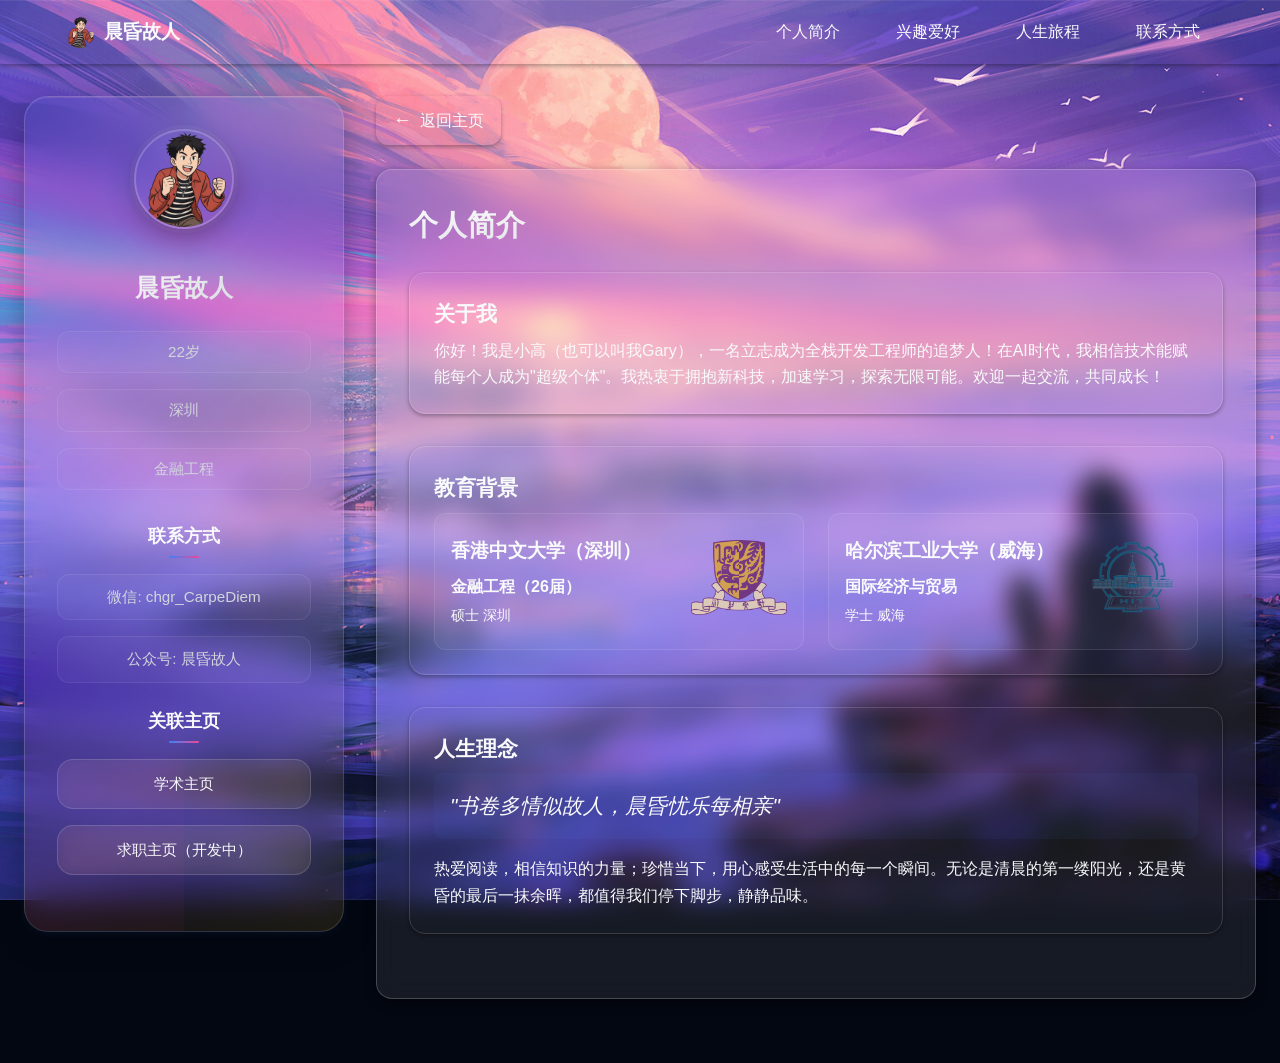
==== commit dfc13a16: "图片优化" ====
--- a/pages/about/index.html
+++ b/pages/about/index.html
@@ -136,5 +136,6 @@
 
     <script src="../../js/animations.js"></script>
     <script src="../../js/background.js"></script>
+    <script src="../../js/background-manager.js"></script>
 </body>
 </html>
--- a/css/style.css
+++ b/css/style.css
@@ -2043,4 +2043,39 @@
 .race-date {
     color: var(--text-muted-color);
     font-size: 0.9rem;
-}+}
+/* 动态背景系统支持 */
+.background-transition {
+    transition: background-image 0.5s ease-in-out;
+}
+
+/* 背景切换按钮样式 */
+.bg-switch-btn {
+    position: fixed;
+    bottom: 20px;
+    right: 20px;
+    background: rgba(255, 255, 255, 0.2);
+    backdrop-filter: blur(10px);
+    border: 1px solid rgba(255, 255, 255, 0.3);
+    border-radius: 50%;
+    width: 50px;
+    height: 50px;
+    cursor: pointer;
+    display: flex;
+    align-items: center;
+    justify-content: center;
+    transition: all 0.3s ease;
+    z-index: 1000;
+    font-size: 20px;
+    color: white;
+}
+
+.bg-switch-btn:hover {
+    background: rgba(255, 255, 255, 0.3);
+    transform: scale(1.1);
+}
+
+/* 确保动态背景优先级 */
+body[style*="background-image"] {
+    /* JS设置的内联样式会自动覆盖CSS类 */
+}
--- a/css/responsive.css
+++ b/css/responsive.css
@@ -93,18 +93,26 @@
     
     .sidebar {
         position: static;
-        order: -1;
-    }
-    
+        order: 1; /* 移动到主内容下方 */
+    }
+    
+    /* 小平板端侧边栏优化为水平紧凑布局 */
     .profile-card {
         display: grid;
-        grid-template-columns: auto 1fr;
+        grid-template-columns: auto 1fr auto;
         gap: var(--spacing-lg);
-        align-items: start;
+        align-items: center;
+        margin-top: var(--spacing-lg);
+        border-top: 2px solid var(--primary-color);
     }
     
     .profile-avatar {
         margin-bottom: 0;
+    }
+    
+    .profile-avatar img {
+        width: 80px;
+        height: 80px;
     }
     
     .profile-info {
@@ -112,15 +120,42 @@
         margin-bottom: 0;
     }
     
-    .contact-info,
+    .profile-details {
+        display: flex;
+        gap: var(--spacing-sm);
+        flex-wrap: wrap;
+        margin-top: var(--spacing-xs);
+    }
+    
+    .profile-details p {
+        background: var(--primary-color);
+        color: white;
+        padding: 4px 12px;
+        border-radius: 16px;
+        font-size: 0.9rem;
+        margin: 0;
+    }
+    
+    /* 小平板端显示简化的快速链接 */
+    .contact-info {
+        display: none;
+    }
+    
     .quick-links {
-        grid-column: 1 / -1;
-        margin-bottom: var(--spacing-md);
-    }
-    
-    .contact-info h4,
+        display: flex;
+        flex-direction: column;
+        gap: var(--spacing-xs);
+        margin-bottom: 0;
+    }
+    
     .quick-links h4 {
-        text-align: left;
+        display: none;
+    }
+    
+    .link-btn {
+        font-size: 0.8rem;
+        padding: var(--spacing-xs) var(--spacing-sm);
+        text-align: center;
     }
     
     .content-grid {
@@ -205,48 +240,62 @@
     
     .sidebar {
         position: static;
-        order: -1;
-    }
-    
-    /* 移动端侧边栏样式 */
+        order: 1; /* 移动到主内容下方 */
+    }
+    
+    /* 移动端侧边栏样式 - 优化为紧凑布局 */
     .profile-card {
         padding: var(--spacing-md);
+        margin-top: var(--spacing-lg);
+        border-top: 2px solid var(--primary-color);
+    }
+    
+    /* 移动端侧边栏采用水平布局 */
+    .profile-card {
+        display: grid;
+        grid-template-columns: auto 1fr;
+        gap: var(--spacing-md);
+        align-items: center;
+    }
+    
+    .profile-avatar {
+        margin-bottom: 0;
+    }
+    
+    .profile-avatar img {
+        width: 60px;
+        height: 60px;
     }
     
     .profile-info {
-        text-align: center;
-        margin-bottom: var(--spacing-md);
+        text-align: left;
+        margin-bottom: 0;
     }
     
     .profile-name {
-        font-size: 1.2rem;
+        font-size: 1.1rem;
+        margin-bottom: var(--spacing-xs);
+    }
+    
+    .profile-details {
+        display: flex;
+        gap: var(--spacing-sm);
+        flex-wrap: wrap;
     }
     
     .profile-details p {
-        font-size: 0.85rem;
-        justify-content: center;
-    }
-    
+        font-size: 0.8rem;
+        margin: 0;
+        background: var(--primary-color);
+        color: white;
+        padding: 2px 8px;
+        border-radius: 12px;
+    }
+    
+    /* 隐藏联系信息和快速链接，避免过度拥挤 */
     .contact-info,
     .quick-links {
-        margin-bottom: var(--spacing-md);
-    }
-    
-    .contact-info h4,
-    .quick-links h4 {
-        font-size: 0.9rem;
-        text-align: center;
-    }
-    
-    .contact-info p {
-        font-size: 0.85rem;
-        justify-content: center;
-    }
-    
-    .link-btn {
-        font-size: 0.85rem;
-        padding: var(--spacing-sm);
-        justify-content: center;
+        display: none;
     }
     
     /* 主内容区移动端适配 */
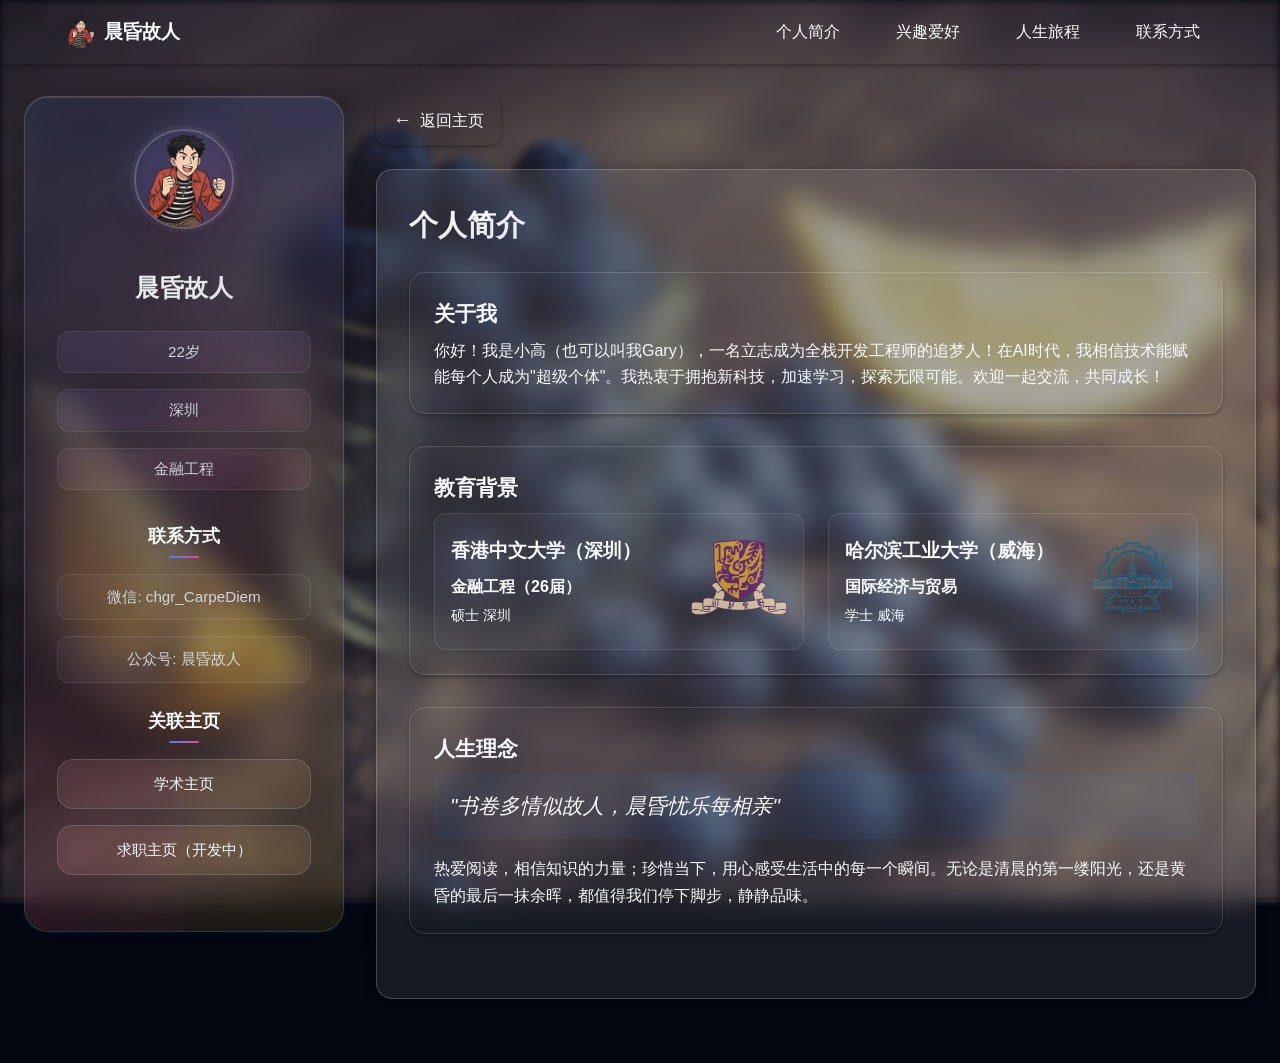
==== commit 2be5a026: "添加学校信息弹窗和二维码功能 - 为学校教育信息添加点击弹窗功能 - 弹窗显示校训、个人体验和官网链接 - 校训采用主页"晨昏故人"相同的字体样式 - 图片来源标注居中显示 - 添加微信和公众号二维码" ====
--- a/pages/about/index.html
+++ b/pages/about/index.html
@@ -96,7 +96,7 @@
                     <div class="education-card">
                         <h3>教育背景</h3>
                         <div class="education-grid">
-                            <div class="education-item">
+                            <div class="education-item clickable" data-school="cuhk" onclick="openSchoolModal('cuhk')">
                                 <div class="education-content">
                                     <h4>香港中文大学（深圳）</h4>
                                     <p class="degree">金融工程（26届）</p>
@@ -106,7 +106,7 @@
                                     <img src="../../images/icons/cuhk-logo.png" alt="香港中文大学校徽" class="university-logo">
                                 </div>
                             </div>
-                            <div class="education-item">
+                            <div class="education-item clickable" data-school="hitwh" onclick="openSchoolModal('hitwh')">
                                 <div class="education-content">
                                     <h4>哈尔滨工业大学（威海）</h4>
                                     <p class="degree">国际经济与贸易</p>
@@ -134,8 +134,35 @@
     <!-- 移动端侧边栏遮罩 -->
     <div class="sidebar-overlay"></div>
 
+    <!-- 学校详情弹窗 -->
+    <div class="detail-modal" id="schoolModal">
+        <div class="modal-content">
+            <button class="modal-close" id="schoolModalClose">×</button>
+            
+            <!-- 左侧图片区域 -->
+            <div class="modal-left">
+                <img id="schoolModalImage" class="modal-detail-image" alt="学校图片">
+                <div class="image-source" id="schoolImageSource"></div>
+            </div>
+            
+            <!-- 右侧内容区域 -->
+            <div class="modal-right">
+                <div class="school-motto">
+                    <p id="schoolMotto" class="motto-content"></p>
+                </div>
+                <div class="school-experience">
+                    <div id="schoolExperience" class="experience-content"></div>
+                </div>
+                <div class="school-website">
+                    <a id="schoolWebsite" href="#" target="_blank" class="website-link">查看学校官网</a>
+                </div>
+            </div>
+        </div>
+    </div>
+
     <script src="../../js/animations.js"></script>
     <script src="../../js/background.js"></script>
     <script src="../../js/background-manager.js"></script>
+    <script src="../../js/school.js"></script>
 </body>
 </html>
--- a/css/style.css
+++ b/css/style.css
@@ -1,2081 +1,2262 @@
-/* CSS变量定义 - 深色主题风格 */
-:root {
-    /* 主色调 - 深色主题 */
-    --bg-color: #030712;
-    --text-color: #f9fafb;
-    --text-muted-color: #d1d5db;
-    --primary-color: #3b82f6;
-    --secondary-color: #ec4899;
-    --accent-color: #facc15;
-    
-    /* 卡片和背景 */
-    --card-background: rgba(255, 255, 255, 0.08);
-    --card-hover: rgba(255, 255, 255, 0.12);
-    --border-color: rgba(255, 255, 255, 0.2);
-    --shadow-color: rgba(0, 0, 0, 0.4);
-    
-    /* 字体 */
-    --font-sans: 'Noto Sans SC', 'Microsoft YaHei', sans-serif;
-    --font-serif: 'Noto Serif SC', 'Microsoft YaHei', serif;
-    
-    /* 间距 */
-    --spacing-xs: 4px;
-    --spacing-sm: 8px;
-    --spacing-md: 16px;
-    --spacing-lg: 24px;
-    --spacing-xl: 32px;
-    
-    /* 圆角 */
-    --radius-sm: 8px;
-    --radius-md: 12px;
-    --radius-lg: 16px;
-    --radius-xl: 9999px;
-    
-    /* 阴影 - 深色主题 */
-    --shadow-sm: 0 2px 4px rgba(0,0,0,0.3);
-    --shadow-md: 0 4px 12px rgba(0,0,0,0.4);
-    --shadow-lg: 0 8px 25px rgba(0,0,0,0.5);
-    
-    /* 背景图片透明度控制 */
-    --bg-image-opacity: 0.95;
-    --bg-overlay-opacity: 0.3;
-    --bg-blur-strength: 3.5px;
-}
-
-/* 全局样式重置 */
-* {
-    margin: 0;
-    padding: 0;
-    box-sizing: border-box;
-}
-
-body {
-    font-family: var(--font-sans);
-    background: var(--bg-color);
-    color: var(--text-color);
-    line-height: 1.6;
-    font-size: 16px;
-    min-height: 100vh;
-}
-
-/* 首页样式 */
-.landing-page {
-    height: 100vh;
-    overflow: hidden;
-    background: linear-gradient(135deg, #E8F4FD 0%, #B8E6B8 100%);
-}
-
-.landing-container {
-    height: 100%;
-    display: flex;
-    align-items: center;
-    justify-content: center;
-    position: relative;
-}
-
-.bg-decoration {
-    position: absolute;
-    top: 0;
-    left: 0;
-    width: 100%;
-    height: 100%;
-    overflow: hidden;
-    z-index: 1;
-}
-
-.cloud {
-    position: absolute;
-    background: rgba(255, 255, 255, 0.6);
-    border-radius: 50px;
-    opacity: 0.7;
-}
-
-.cloud::before,
-.cloud::after {
-    content: '';
-    position: absolute;
-    background: rgba(255, 255, 255, 0.6);
-    border-radius: 50px;
-}
-
-.cloud-1 {
-    width: 80px;
-    height: 30px;
-    top: 20%;
-    left: 10%;
-    animation: float 6s ease-in-out infinite;
-}
-
-.cloud-1::before {
-    width: 40px;
-    height: 40px;
-    top: -20px;
-    left: 10px;
-}
-
-.cloud-1::after {
-    width: 60px;
-    height: 35px;
-    top: -15px;
-    right: 5px;
-}
-
-.cloud-2 {
-    width: 100px;
-    height: 40px;
-    top: 60%;
-    right: 15%;
-    animation: float 8s ease-in-out infinite reverse;
-}
-
-.cloud-2::before {
-    width: 50px;
-    height: 50px;
-    top: -25px;
-    left: 15px;
-}
-
-.cloud-2::after {
-    width: 70px;
-    height: 40px;
-    top: -20px;
-    right: 10px;
-}
-
-.cloud-3 {
-    width: 60px;
-    height: 25px;
-    top: 30%;
-    right: 20%;
-    animation: float 10s ease-in-out infinite;
-}
-
-.star {
-    position: absolute;
-    color: var(--color-accent);
-    font-size: 20px;
-    animation: twinkle 3s ease-in-out infinite;
-}
-
-.star-1 { top: 15%; left: 20%; animation-delay: 0s; }
-.star-2 { top: 25%; right: 25%; animation-delay: 1s; }
-.star-3 { bottom: 30%; left: 30%; animation-delay: 2s; }
-.star-4 { bottom: 20%; right: 10%; animation-delay: 1.5s; }
-
-.star::after {
-    content: '✨';
-}
-
-.landing-content {
-    display: grid;
-    grid-template-columns: 1fr 1fr;
-    gap: var(--spacing-xl);
-    align-items: center;
-    z-index: 2;
-    position: relative;
-    max-width: 1000px;
-    margin: 0 auto;
-}
-
-.left-section {
-    text-align: center;
-}
-
-.right-section {
-    display: flex;
-    justify-content: center;
-    align-items: center;
-}
-
-.poetry-container {
-    text-align: center;
-}
-
-.poetry-image {
-    margin-bottom: var(--spacing-md);
-}
-
-.poetry-image img {
-    width: 300px;
-    height: 200px;
-    border-radius: var(--radius-lg);
-    object-fit: cover;
-    box-shadow: var(--shadow-md);
-}
-
-.poetry-text {
-    background: rgba(255, 255, 255, 0.9);
-    padding: var(--spacing-lg);
-    border-radius: var(--radius-lg);
-    box-shadow: var(--shadow-sm);
-    backdrop-filter: blur(10px);
-}
-
-.poetry-line {
-    font-size: 1.5rem;
-    color: var(--text-primary);
-    margin: var(--spacing-sm) 0;
-    font-family: serif;
-    font-weight: 500;
-    line-height: 1.6;
-}
-
-.avatar-container {
-    margin-bottom: var(--spacing-lg);
-}
-
-.avatar-placeholder {
-    display: inline-block;
-    border-radius: 50%;
-    padding: 10px;
-    background: rgba(255, 255, 255, 0.9);
-    box-shadow: var(--shadow-lg);
-    animation: avatarPulse 2s ease-in-out infinite;
-}
-
-.avatar-placeholder img {
-    width: 120px;
-    height: 120px;
-    border-radius: 50%;
-    object-fit: cover;
-}
-
-.name {
-    font-size: 3rem;
-    font-weight: 700;
-    color: var(--text-primary);
-    margin-bottom: var(--spacing-sm);
-    text-shadow: 2px 2px 4px rgba(0,0,0,0.1);
-}
-
-.intro {
-    font-size: 1.2rem;
-    color: var(--text-secondary);
-    margin-bottom: var(--spacing-md);
-}
-
-.welcome {
-    font-size: 1.1rem;
-    color: var(--text-primary);
-    margin-bottom: var(--spacing-xl);
-    font-weight: 600;
-}
-
-.enter-btn {
-    background: var(--color-primary);
-    color: white;
-    border: none;
-    padding: 16px 48px;
-    font-size: 1.2rem;
-    font-weight: 600;
-    border-radius: var(--radius-xl);
-    cursor: pointer;
-    position: relative;
-    overflow: hidden;
-    transition: all 0.3s ease;
-    box-shadow: var(--shadow-md);
-}
-
-.enter-btn:hover {
-    transform: translateY(-2px);
-    box-shadow: var(--shadow-lg);
-    background: var(--color-secondary);
-}
-
-.enter-btn:active {
-    transform: translateY(0);
-}
-
-.btn-decoration {
-    position: absolute;
-    right: 20px;
-    top: 50%;
-    transform: translateY(-50%);
-}
-
-.heart {
-    color: var(--color-accent);
-    font-size: 1.2rem;
-    animation: heartBeat 1.5s ease-in-out infinite;
-}
-
-/* 主页面样式 */
-.navbar {
-    background: var(--bg-card);
-    box-shadow: var(--shadow-sm);
-    position: sticky;
-    top: 0;
-    z-index: 1000;
-    border-bottom: 1px solid var(--border-light);
-}
-
-.nav-container {
-    max-width: 1200px;
-    margin: 0 auto;
-    padding: 0 var(--spacing-lg);
-    display: flex;
-    align-items: center;
-    justify-content: space-between;
-    height: 64px;
-}
-
-.nav-logo {
-    display: flex;
-    align-items: center;
-    gap: var(--spacing-sm);
-}
-
-.avatar-small {
-    width: 32px;
-    height: 32px;
-    border-radius: 50%;
-    overflow: hidden;
-}
-
-.avatar-small img {
-    width: 100%;
-    height: 100%;
-    object-fit: cover;
-}
-
-.logo-text {
-    font-size: 1.2rem;
-    font-weight: 600;
-    color: var(--text-primary);
-}
-
-.nav-menu {
-    display: flex;
-    list-style: none;
-    gap: var(--spacing-lg);
-}
-
-.nav-link {
-    text-decoration: none;
-    color: var(--text-secondary);
-    font-weight: 500;
-    padding: var(--spacing-sm) var(--spacing-md);
-    border-radius: var(--radius-sm);
-    transition: all 0.3s ease;
-}
-
-.nav-link:hover,
-.nav-link.active {
-    color: var(--color-primary);
-    background: var(--bg-hover);
-}
-
-.mobile-menu-toggle {
-    display: none;
-    flex-direction: column;
-    cursor: pointer;
-    gap: 3px;
-}
-
-.mobile-menu-toggle span {
-    width: 20px;
-    height: 2px;
-    background: var(--text-primary);
-    transition: 0.3s;
-}
-
-.main-container {
-    max-width: 1200px;
-    margin: 0 auto;
-    padding: var(--spacing-xl) var(--spacing-lg);
-    display: grid;
-    grid-template-columns: 300px 1fr;
-    gap: var(--spacing-xl);
-    min-height: calc(100vh - 64px);
-}
-
-/* 侧边栏样式 */
-.sidebar {
-    position: sticky;
-    top: 80px;
-    height: fit-content;
-}
-
-.profile-card {
-    background: linear-gradient(135deg, 
-        rgba(59, 130, 246, 0.1) 0%, 
-        rgba(236, 72, 153, 0.05) 50%, 
-        rgba(250, 204, 21, 0.1) 100%);
-    backdrop-filter: blur(16px);
-    border-radius: 24px;
-    padding: 2rem;
-    box-shadow: 
-        0 8px 32px rgba(0, 0, 0, 0.3),
-        0 2px 8px rgba(59, 130, 246, 0.1),
-        inset 0 1px 0 rgba(255, 255, 255, 0.1);
-    border: 1px solid rgba(255, 255, 255, 0.15);
-    position: relative;
-    overflow: hidden;
-    animation: fade-in-up 0.8s ease-out forwards;
-}
-
-.profile-card::before {
-    content: '';
-    position: absolute;
-    top: -50%;
-    right: -50%;
-    width: 100%;
-    height: 100%;
-    background: radial-gradient(circle, rgba(59, 130, 246, 0.1) 0%, transparent 70%);
-    animation: float 6s ease-in-out infinite;
-    z-index: -1;
-}
-
-.profile-card::after {
-    content: '';
-    position: absolute;
-    bottom: -50%;
-    left: -50%;
-    width: 100%;
-    height: 100%;
-    background: radial-gradient(circle, rgba(236, 72, 153, 0.08) 0%, transparent 70%);
-    animation: float 8s ease-in-out infinite reverse;
-    z-index: -1;
-}
-
-@keyframes float {
-    0%, 100% { transform: translate(0, 0) scale(1); }
-    50% { transform: translate(10px, -10px) scale(1.05); }
-}
-
-.profile-avatar {
-    text-align: center;
-    margin-bottom: 2rem;
-    position: relative;
-}
-
-.profile-avatar::before {
-    content: '';
-    position: absolute;
-    top: -6px;
-    left: 50%;
-    transform: translateX(-50%);
-    width: 112px;
-    height: 112px;
-    border-radius: 50%;
-    background: linear-gradient(135deg, var(--primary-color), var(--secondary-color));
-    opacity: 0.2;
-    filter: blur(12px);
-    z-index: -1;
-}
-
-.profile-avatar img {
-    width: 100px;
-    height: 100px;
-    border-radius: 50%;
-    object-fit: cover;
-    border: 2px solid rgba(255, 255, 255, 0.2);
-    transition: all 0.4s cubic-bezier(0.175, 0.885, 0.32, 1.275);
-    position: relative;
-    z-index: 1;
-    box-shadow: 
-        0 8px 24px rgba(0, 0, 0, 0.3),
-        0 0 0 4px rgba(255, 255, 255, 0.05);
-}
-
-.profile-avatar img:hover {
-    transform: scale(1.05) translateY(-2px);
-    box-shadow: 
-        0 12px 32px rgba(0, 0, 0, 0.4),
-        0 0 0 4px rgba(255, 255, 255, 0.1);
-    border-color: rgba(250, 204, 21, 0.5);
-}
-
-.profile-info {
-    text-align: center;
-    margin-bottom: var(--spacing-lg);
-}
-
-.profile-name {
-    font-size: 1.5rem;
-    font-weight: 700;
-    background: linear-gradient(135deg, var(--text-color) 0%, var(--text-muted-color) 100%);
-    -webkit-background-clip: text;
-    background-clip: text;
-    color: transparent;
-    margin-bottom: 1.5rem;
-    font-family: var(--font-serif);
-    letter-spacing: 0.5px;
-    position: relative;
-}
-
-.profile-details {
-    margin-bottom: 2rem;
-}
-
-.profile-details p {
-    display: flex;
-    align-items: center;
-    justify-content: center;
-    gap: var(--spacing-sm);
-    margin-bottom: var(--spacing-md);
-    font-size: 0.95rem;
-    color: var(--text-muted-color);
-    padding: 8px 16px;
-    background: rgba(255, 255, 255, 0.03);
-    border-radius: 12px;
-    border: 1px solid rgba(255, 255, 255, 0.08);
-    transition: all 0.3s ease;
-    backdrop-filter: blur(4px);
-}
-
-.profile-details p:hover {
-    background: rgba(255, 255, 255, 0.06);
-    border-color: rgba(255, 255, 255, 0.15);
-    transform: translateY(-1px);
-}
-
-.contact-info,
-.quick-links {
-    margin-bottom: var(--spacing-lg);
-}
-
-.contact-info h4,
-.quick-links h4 {
-    font-size: 1.1rem;
-    font-weight: 600;
-    color: var(--text-color);
-    margin-bottom: 1rem;
-    text-align: center;
-    position: relative;
-    padding-bottom: 8px;
-}
-
-.contact-info h4::after,
-.quick-links h4::after {
-    content: '';
-    position: absolute;
-    bottom: 0;
-    left: 50%;
-    transform: translateX(-50%);
-    width: 30px;
-    height: 2px;
-    background: linear-gradient(90deg, var(--primary-color), var(--secondary-color));
-    border-radius: 1px;
-}
-
-.contact-info p {
-    display: flex;
-    align-items: center;
-    justify-content: center;
-    gap: var(--spacing-sm);
-    margin-bottom: var(--spacing-md);
-    font-size: 0.95rem;
-    color: var(--text-muted-color);
-    padding: 10px 16px;
-    background: rgba(255, 255, 255, 0.03);
-    border-radius: 12px;
-    border: 1px solid rgba(255, 255, 255, 0.08);
-    transition: all 0.3s ease;
-}
-
-.contact-info p:hover {
-    background: rgba(255, 255, 255, 0.06);
-    border-color: rgba(255, 255, 255, 0.15);
-    transform: translateY(-1px);
-}
-
-.link-btn {
-    display: flex;
-    align-items: center;
-    justify-content: center;
-    gap: var(--spacing-sm);
-    text-decoration: none;
-    color: var(--text-color);
-    padding: 12px 20px;
-    border-radius: 16px;
-    border: 1px solid rgba(255, 255, 255, 0.15);
-    margin-bottom: var(--spacing-md);
-    transition: all 0.3s cubic-bezier(0.175, 0.885, 0.32, 1.275);
-    font-size: 0.95rem;
-    background: rgba(255, 255, 255, 0.05);
-    backdrop-filter: blur(8px);
-    position: relative;
-    overflow: hidden;
-}
-
-.link-btn::before {
-    content: '';
-    position: absolute;
-    top: 0;
-    left: -100%;
-    width: 100%;
-    height: 100%;
-    background: linear-gradient(90deg, transparent, rgba(255, 255, 255, 0.1), transparent);
-    transition: left 0.5s ease;
-}
-
-.link-btn:hover::before {
-    left: 100%;
-}
-
-.link-btn:hover {
-    background: rgba(255, 255, 255, 0.1);
-    border-color: var(--accent-color);
-    color: var(--accent-color);
-    transform: translateY(-2px);
-    box-shadow: 0 8px 16px rgba(0, 0, 0, 0.2);
-}
-
-.icon {
-    font-size: 1rem;
-}
-
-/* 主内容区样式 */
-.content {
-    padding: 0;
-}
-
-.section {
-    margin-bottom: var(--spacing-xl);
-    padding: var(--spacing-xl);
-    background: var(--card-background);
-    backdrop-filter: blur(12px);
-    border-radius: var(--radius-lg);
-    box-shadow: var(--shadow-md);
-    border: 1px solid var(--border-color);
-}
-
-.section-title {
-    font-size: 1.8rem;
-    font-weight: 700;
-    background: linear-gradient(to bottom right, var(--text-color), var(--text-muted-color));
-    -webkit-background-clip: text;
-    background-clip: text;
-    color: transparent;
-    margin-bottom: var(--spacing-lg);
-    display: flex;
-    align-items: center;
-    gap: var(--spacing-sm);
-    font-family: var(--font-serif);
-}
-
-.title-decoration {
-    font-size: 1.2rem;
-}
-
-/* 关于我 Section */
-.about-content {
-    display: flex;
-    flex-direction: column;
-    gap: var(--spacing-lg);
-}
-
-.personality-card {
-    background: var(--bg-hover);
-    padding: var(--spacing-lg);
-    border-radius: var(--radius-md);
-    border-left: 4px solid var(--color-primary);
-}
-
-.personality-card h3 {
-    font-size: 1.2rem;
-    font-weight: 600;
-    color: var(--text-primary);
-    margin-bottom: var(--spacing-md);
-}
-
-.personality-card p {
-    color: var(--text-secondary);
-    line-height: 1.7;
-}
-
-.interests-grid {
-    display: grid;
-    grid-template-columns: repeat(auto-fit, minmax(200px, 1fr));
-    gap: var(--spacing-lg);
-}
-
-.interest-item {
-    text-align: center;
-    padding: var(--spacing-lg);
-    border-radius: var(--radius-md);
-    background: var(--bg-card);
-    border: 1px solid var(--border-light);
-    transition: all 0.3s ease;
-}
-
-.interest-item:hover {
-    transform: translateY(-4px);
-    box-shadow: var(--shadow-md);
-    border-color: var(--color-primary);
-}
-
-.interest-icon {
-    font-size: 2.5rem;
-    margin-bottom: var(--spacing-md);
-}
-
-.interest-item h4 {
-    font-size: 1.1rem;
-    font-weight: 600;
-    color: var(--text-primary);
-    margin-bottom: var(--spacing-sm);
-}
-
-.interest-item p {
-    font-size: 0.9rem;
-    color: var(--text-secondary);
-    line-height: 1.5;
-}
-
-/* 标签页样式 */
-.tabs {
-    display: flex;
-    margin-bottom: var(--spacing-lg);
-    border-bottom: 2px solid var(--border-light);
-}
-
-.tab-btn {
-    padding: var(--spacing-md) var(--spacing-lg);
-    border: none;
-    background: none;
-    cursor: pointer;
-    font-size: 1rem;
-    font-weight: 500;
-    color: var(--text-secondary);
-    border-bottom: 2px solid transparent;
-    transition: all 0.3s ease;
-}
-
-.tab-btn.active,
-.tab-btn:hover {
-    color: var(--color-primary);
-    border-bottom-color: var(--color-primary);
-}
-
-.tab-content {
-    display: none;
-}
-
-.tab-content.active {
-    display: block;
-}
-
-/* 内容网格 */
-.content-grid {
-    display: grid;
-    grid-template-columns: 1fr 1fr;
-    gap: var(--spacing-xl);
-}
-
-.books-section h3,
-.movies-section h3,
-.music-section h3 {
-    font-size: 1.3rem;
-    font-weight: 600;
-    color: var(--text-primary);
-    margin-bottom: var(--spacing-lg);
-    text-align: center;
-}
-
-.books-grid,
-.movies-grid,
-.music-grid {
-    display: grid;
-    gap: var(--spacing-lg);
-}
-
-/* 卡片样式 */
-@keyframes fade-in-up {
-    from {
-        opacity: 0;
-        transform: translateY(20px);
-    }
-    to {
-        opacity: 1;
-        transform: translateY(0);
-    }
-}
-
-.book-card,
-.movie-card,
-.music-card {
-    display: flex;
-    gap: var(--spacing-md);
-    padding: var(--spacing-lg);
-    background: var(--card-background);
-    backdrop-filter: blur(12px);
-    border-radius: var(--radius-lg);
-    border: 1px solid var(--border-color);
-    transition: all 0.3s cubic-bezier(0.175, 0.885, 0.32, 1.275);
-    box-shadow: var(--shadow-md);
-    animation: fade-in-up 0.8s ease-out forwards;
-}
-
-.book-card:hover,
-.movie-card:hover,
-.music-card:hover {
-    transform: translateY(-5px) scale(1.02);
-    box-shadow: var(--shadow-lg);
-    background: var(--card-hover);
-    border-color: var(--accent-color);
-}
-
-.book-cover,
-.movie-poster,
-.album-cover {
-    flex-shrink: 0;
-    border-radius: var(--radius-sm);
-    overflow: hidden;
-    box-shadow: var(--shadow-sm);
-    transition: transform 0.3s ease;
-}
-
-.book-cover {
-    width: 128px;
-    height: 171px; /* 3:4 aspect ratio */
-}
-
-.movie-poster {
-    width: 240px;
-    height: 135px; /* 16:9 aspect ratio */
-}
-
-.album-cover {
-    width: 128px;
-    height: 128px; /* 1:1 aspect ratio */
-}
-
-.book-cover,
-.movie-poster,
-.album-cover {
-    cursor: pointer;
-    transition: all 0.3s cubic-bezier(0.4, 0, 0.2, 1);
-    position: relative;
-    overflow: hidden;
-}
-
-.book-cover img,
-.movie-poster img,
-.album-cover img {
-    width: 100%;
-    height: 100%;
-    object-fit: cover;
-    transition: all 0.3s cubic-bezier(0.4, 0, 0.2, 1);
-}
-
-.book-cover:hover img {
-    transform: scale(1.08) rotate(-2deg);
-}
-
-.movie-poster:hover img {
-    transform: scale(1.06);
-}
-
-.album-cover:hover img {
-    transform: rotate(5deg) scale(1.05);
-}
-
-.book-cover:hover,
-.movie-poster:hover,
-.album-cover:hover {
-    box-shadow: 0 15px 35px rgba(0, 0, 0, 0.4);
-}
-
-.book-cover::after,
-.movie-poster::after,
-.album-cover::after {
-    content: '点击查看详情';
-    position: absolute;
-    top: 50%;
-    left: 50%;
-    transform: translate(-50%, -50%);
-    background: rgba(0, 0, 0, 0.8);
-    color: white;
-    padding: 8px 16px;
-    border-radius: 20px;
-    font-size: 0.8rem;
-    opacity: 0;
-    transition: opacity 0.3s ease;
-    pointer-events: none;
-}
-
-.book-cover:hover::after,
-.movie-poster:hover::after,
-.album-cover:hover::after {
-    opacity: 1;
-}
-
-/* 详情弹窗样式 */
-.detail-modal {
-    position: fixed;
-    top: 0;
-    left: 0;
-    width: 100%;
-    height: 100%;
-    background: rgba(0, 0, 0, 0.8);
-    backdrop-filter: blur(10px);
-    z-index: 9999;
-    opacity: 0;
-    visibility: hidden;
-    transition: all 0.4s cubic-bezier(0.4, 0, 0.2, 1);
-    display: flex;
-    align-items: center;
-    justify-content: center;
-    padding: 2rem;
-}
-
-.detail-modal.active {
-    opacity: 1;
-    visibility: visible;
-}
-
-.modal-content {
-    background: linear-gradient(135deg, 
-        rgba(255, 255, 255, 0.1), 
-        rgba(255, 255, 255, 0.05));
-    backdrop-filter: blur(20px);
-    border-radius: 24px;
-    border: 1px solid rgba(255, 255, 255, 0.2);
-    max-width: 1200px;
-    width: 100%;
-    max-height: 90vh;
-    position: relative;
-    transform: scale(0.7) translateY(50px);
-    transition: all 0.4s cubic-bezier(0.4, 0, 0.2, 1);
-    display: flex;
-    overflow: hidden;
-}
-
-.detail-modal.active .modal-content {
-    transform: scale(1) translateY(0);
-}
-
-.modal-left {
-    flex: 0 0 45%;
-    position: relative;
-    display: flex;
-    align-items: center;
-    justify-content: center;
-    background: rgba(0, 0, 0, 0.2);
-    padding: 2rem;
-}
-
-.modal-detail-image {
-    max-width: 100%;
-    max-height: 100%;
-    object-fit: contain;
-    border-radius: 12px;
-    box-shadow: 0 10px 30px rgba(0, 0, 0, 0.3);
-    opacity: 0;
-    animation: fadeInImage 1s ease-out 0.2s forwards;
-}
-
-.modal-right {
-    flex: 1;
-    padding: 2rem;
-    overflow-y: auto;
-    position: relative;
-}
-
-.modal-close {
-    position: absolute;
-    top: 1rem;
-    right: 1rem;
-    background: rgba(0, 0, 0, 0.7);
-    color: white;
-    border: none;
-    width: 40px;
-    height: 40px;
-    border-radius: 50%;
-    cursor: pointer;
-    font-size: 1.2rem;
-    display: flex;
-    align-items: center;
-    justify-content: center;
-    transition: all 0.3s ease;
-    z-index: 10;
-}
-
-.modal-close:hover {
-    background: rgba(0, 0, 0, 0.9);
-    transform: scale(1.1);
-}
-
-.modal-title {
-    font-size: 1.8rem;
-    font-weight: 700;
-    color: var(--text-primary);
-    margin-bottom: 1rem;
-    opacity: 0;
-    animation: fadeInText 0.8s ease-out 0.6s forwards;
-}
-
-.modal-meta {
-    display: flex;
-    gap: 1rem;
-    margin-bottom: 1.5rem;
-    opacity: 0;
-    animation: fadeInText 0.8s ease-out 0.8s forwards;
-}
-
-.meta-item {
-    background: rgba(59, 130, 246, 0.1);
-    padding: 0.4rem 0.8rem;
-    border-radius: 16px;
-    font-size: 0.85rem;
-    color: var(--color-primary);
-    border: 1px solid rgba(59, 130, 246, 0.2);
-}
-
-.modal-thoughts {
-    opacity: 0;
-    animation: fadeInText 0.8s ease-out 1s forwards;
-}
-
-.thoughts-title {
-    font-size: 1.2rem;
-    font-weight: 600;
-    color: var(--text-primary);
-    margin-bottom: 1rem;
-}
-
-.thoughts-content {
-    line-height: 1.8;
-    color: var(--text-secondary);
-    font-size: 1rem;
-}
-
-@keyframes fadeInImage {
-    from {
-        opacity: 0;
-        transform: scale(1.1);
-    }
-    to {
-        opacity: 1;
-        transform: scale(1);
-    }
-}
-
-@keyframes fadeInText {
-    from {
-        opacity: 0;
-        transform: translateY(20px);
-    }
-    to {
-        opacity: 1;
-        transform: translateY(0);
-    }
-}
-
-/* 响应式设计 */
-@media (max-width: 768px) {
-    .modal-content {
-        flex-direction: column;
-        max-width: 95%;
-        max-height: 95vh;
-    }
-    
-    .modal-left {
-        flex: none;
-        height: 50vh;
-        padding: 1rem;
-    }
-    
-    .modal-right {
-        flex: 1;
-        padding: 1.5rem;
-    }
-    
-    .modal-title {
-        font-size: 1.5rem;
-    }
-    
-    .thoughts-content {
-        font-size: 0.9rem;
-    }
-}
-
-/* 留言板样式 */
-.message-section {
-    margin-top: var(--spacing-xl);
-    background: linear-gradient(135deg, 
-        rgba(255, 255, 255, 0.1), 
-        rgba(255, 255, 255, 0.05));
-    backdrop-filter: blur(20px);
-    border-radius: 24px;
-    border: 1px solid rgba(255, 255, 255, 0.15);
-    padding: var(--spacing-xl);
-    box-shadow: 
-        0 8px 32px rgba(0, 0, 0, 0.3),
-        0 2px 8px rgba(59, 130, 246, 0.1),
-        inset 0 1px 0 rgba(255, 255, 255, 0.1);
-}
-
-.message-section h3 {
-    color: var(--text-primary);
-    font-size: 1.5rem;
-    font-weight: 600;
-    margin-bottom: var(--spacing-md);
-    background: linear-gradient(135deg, var(--color-primary), var(--color-accent));
-    -webkit-background-clip: text;
-    -webkit-text-fill-color: transparent;
-    background-clip: text;
-}
-
-.message-section p {
-    color: var(--text-secondary);
-    margin-bottom: var(--spacing-lg);
-    line-height: 1.6;
-}
-
-.message-form {
-    margin-top: var(--spacing-lg);
-}
-
-.form-group {
-    margin-bottom: var(--spacing-lg);
-}
-
-.form-group label {
-    display: block;
-    color: var(--text-primary);
-    font-weight: 500;
-    margin-bottom: var(--spacing-xs);
-    font-size: 0.95rem;
-}
-
-.required {
-    color: #ef4444;
-}
-
-.form-group input,
-.form-group textarea {
-    width: 100%;
-    padding: var(--spacing-md);
-    background: rgba(255, 255, 255, 0.05);
-    border: 1px solid rgba(255, 255, 255, 0.15);
-    border-radius: var(--radius-md);
-    color: var(--text-primary);
-    font-size: 1rem;
-    transition: all 0.3s cubic-bezier(0.4, 0, 0.2, 1);
-    backdrop-filter: blur(10px);
-}
-
-.form-group input:focus,
-.form-group textarea:focus {
-    outline: none;
-    border-color: var(--color-primary);
-    background: rgba(255, 255, 255, 0.08);
-    box-shadow: 0 0 0 3px rgba(59, 130, 246, 0.1);
-    transform: translateY(-1px);
-}
-
-.form-group input::placeholder,
-.form-group textarea::placeholder {
-    color: var(--text-muted-color);
-}
-
-.form-group textarea {
-    resize: vertical;
-    min-height: 120px;
-    font-family: inherit;
-}
-
-.recaptcha-container {
-    display: flex;
-    justify-content: center;
-    padding: var(--spacing-md) 0;
-}
-
-.submit-btn {
-    background: linear-gradient(135deg, var(--color-primary), var(--color-accent));
-    color: white;
-    border: none;
-    padding: var(--spacing-md) var(--spacing-xl);
-    border-radius: var(--radius-md);
-    font-size: 1rem;
-    font-weight: 600;
-    cursor: pointer;
-    transition: all 0.3s cubic-bezier(0.4, 0, 0.2, 1);
-    position: relative;
-    overflow: hidden;
-    width: 100%;
-    max-width: 200px;
-    margin: 0 auto;
-    display: flex;
-    align-items: center;
-    justify-content: center;
-    gap: var(--spacing-xs);
-}
-
-.submit-btn:hover {
-    transform: translateY(-2px);
-    box-shadow: 0 8px 25px rgba(59, 130, 246, 0.3);
-}
-
-.submit-btn:active {
-    transform: translateY(0);
-}
-
-.submit-btn:disabled {
-    opacity: 0.7;
-    cursor: not-allowed;
-    transform: none;
-}
-
-.loading-spinner {
-    width: 16px;
-    height: 16px;
-    animation: spin 1s linear infinite;
-}
-
-@keyframes spin {
-    from { transform: rotate(0deg); }
-    to { transform: rotate(360deg); }
-}
-
-.success-message {
-    background: linear-gradient(135deg, 
-        rgba(34, 197, 94, 0.1), 
-        rgba(34, 197, 94, 0.05));
-    backdrop-filter: blur(20px);
-    border: 1px solid rgba(34, 197, 94, 0.2);
-    border-radius: var(--radius-lg);
-    padding: var(--spacing-xl);
-    margin-top: var(--spacing-lg);
-    text-align: center;
-    animation: slideInUp 0.5s ease-out forwards;
-}
-
-.success-content {
-    display: flex;
-    flex-direction: column;
-    align-items: center;
-    gap: var(--spacing-sm);
-}
-
-.success-icon {
-    width: 48px;
-    height: 48px;
-    color: #22c55e;
-}
-
-.success-message h4 {
-    color: var(--text-primary);
-    margin: 0;
-    font-size: 1.2rem;
-}
-
-.success-message p {
-    color: var(--text-secondary);
-    margin: 0;
-    font-size: 0.95rem;
-}
-
-@keyframes slideInUp {
-    from {
-        opacity: 0;
-        transform: translateY(30px);
-    }
-    to {
-        opacity: 1;
-        transform: translateY(0);
-    }
-}
-
-/* 响应式设计 */
-@media (max-width: 768px) {
-    .message-section {
-        padding: var(--spacing-lg);
-    }
-    
-    .form-group input,
-    .form-group textarea {
-        padding: var(--spacing-sm);
-    }
-    
-    .submit-btn {
-        width: 100%;
-        max-width: none;
-    }
-}
-
-/* 导航卡片样式 */
-.navigation-cards {
-    display: grid;
-    grid-template-columns: repeat(auto-fit, minmax(250px, 1fr));
-    gap: var(--spacing-lg);
-    margin-top: var(--spacing-xl);
-}
-
-.nav-card {
-    background: var(--card-background);
-    backdrop-filter: blur(12px);
-    border-radius: var(--radius-lg);
-    padding: var(--spacing-xl);
-    text-align: center;
-    cursor: pointer;
-    transition: all 0.3s cubic-bezier(0.175, 0.885, 0.32, 1.275);
-    border: 1px solid var(--border-color);
-    box-shadow: var(--shadow-md);
-}
-
-.nav-card:hover {
-    transform: translateY(-5px) scale(1.02);
-    box-shadow: var(--shadow-lg);
-    background: var(--card-hover);
-    border-color: var(--accent-color);
-}
-
-.nav-icon {
-    font-size: 3rem;
-    margin-bottom: var(--spacing-md);
-    display: block;
-}
-
-.nav-card h3 {
-    color: var(--text-color);
-    margin-bottom: var(--spacing-sm);
-    font-size: 1.3rem;
-    font-weight: 600;
-    background: linear-gradient(to bottom right, var(--text-color), var(--text-muted-color));
-    -webkit-background-clip: text;
-    background-clip: text;
-}
-
-.nav-card p {
-    color: var(--text-muted-color);
-    font-size: 0.95rem;
-    line-height: 1.5;
-}
-
-/* 个人简介页面样式 */
-.about-detailed .about-me-card,
-.about-detailed .education-card,
-.about-detailed .life-philosophy-card {
-    background: var(--bg-card);
-    border-radius: var(--radius-lg);
-    padding: var(--spacing-lg);
-    margin-bottom: var(--spacing-xl);
-    box-shadow: var(--shadow-sm);
-    border: 1px solid rgba(255, 255, 255, 0.15);
-}
-
-.about-detailed .about-me-card h3,
-.about-detailed .education-card h3,
-.about-detailed .life-philosophy-card h3 {
-    color: var(--color-primary);
-    margin-bottom: var(--spacing-sm);
-    font-size: 1.3rem;
-    font-weight: 600;
-}
-
-.education-grid {
-    display: grid;
-    grid-template-columns: repeat(auto-fit, minmax(280px, 1fr));
-    gap: var(--spacing-lg);
-    align-items: stretch;
-}
-
-.education-item {
-    background: rgba(255, 255, 255, 0.03);
-    border-radius: var(--radius-md);
-    padding: var(--spacing-md);
-    border: 1px solid rgba(255, 255, 255, 0.1);
-    transition: all 0.3s cubic-bezier(0.4, 0, 0.2, 1);
-    display: flex;
-    align-items: center;
-    height: 100%;
-    gap: var(--spacing-md);
-}
-
-.education-content {
-    flex: 1;
-}
-
-.education-logo {
-    flex-shrink: 0;
-}
-
-.university-logo {
-    width: 96px;
-    height: 96px;
-    object-fit: contain;
-    opacity: 0.8;
-    transition: opacity 0.3s ease;
-}
-
-.education-item:hover .university-logo {
-    opacity: 1;
-}
-
-.education-item:hover {
-    background: rgba(255, 255, 255, 0.05);
-    border-color: rgba(255, 255, 255, 0.2);
-    transform: translateY(-2px);
-}
-
-.education-item h4 {
-    color: var(--text-primary);
-    margin-bottom: var(--spacing-sm);
-    font-size: 1.2rem;
-    font-weight: 600;
-}
-
-.degree {
-    color: var(--color-primary);
-    font-weight: 600;
-    margin-bottom: var(--spacing-xs);
-    font-size: 1rem;
-}
-
-.location {
-    color: var(--text-secondary);
-    font-size: 0.9rem;
-}
-
-.life-philosophy-card blockquote {
-    font-style: italic;
-    font-size: 1.3rem;
-    color: var(--color-primary);
-    border-left: 4px solid var(--color-primary);
-    padding-left: var(--spacing-md);
-    margin: var(--spacing-sm) 0 var(--spacing-md) 0;
-    font-weight: 500;
-    background: rgba(59, 130, 246, 0.05);
-    padding: var(--spacing-md);
-    border-radius: var(--radius-sm);
-}
-
-.life-philosophy-card p {
-    line-height: 1.7;
-    color: var(--text-secondary);
-    font-size: 1rem;
-}
-
-/* 人生旅程页面样式 */
-.philosophy-card {
-    background: var(--bg-card);
-    border-radius: var(--radius-lg);
-    padding: var(--spacing-xl);
-    margin-bottom: var(--spacing-xl);
-    text-align: center;
-}
-
-.philosophy-card h3 {
-    color: var(--text-primary);
-    margin-bottom: var(--spacing-md);
-    font-size: 1.4rem;
-}
-
-.philosophy-card blockquote {
-    font-style: italic;
-    font-size: 1.3rem;
-    color: var(--color-primary);
-    margin: var(--spacing-md) 0;
-    font-weight: 600;
-}
-
-/* 联系方式页面样式 */
-.contact-methods {
-    display: grid;
-    grid-template-columns: repeat(auto-fit, minmax(250px, 1fr));
-    gap: var(--spacing-lg);
-    margin-bottom: var(--spacing-xl);
-}
-
-.contact-method {
-    background: var(--bg-card);
-    border-radius: var(--radius-lg);
-    padding: var(--spacing-xl);
-    text-align: center;
-    box-shadow: var(--shadow-sm);
-}
-
-.method-icon {
-    font-size: 3rem;
-    margin-bottom: var(--spacing-md);
-}
-
-.contact-method h3 {
-    color: var(--text-primary);
-    margin-bottom: var(--spacing-sm);
-    font-size: 1.2rem;
-}
-
-.contact-method p,
-.contact-method a {
-    color: var(--color-primary);
-    font-weight: 600;
-    margin-bottom: var(--spacing-sm);
-    text-decoration: none;
-}
-
-.contact-method a:hover {
-    text-decoration: underline;
-}
-
-.contact-method small {
-    color: var(--text-secondary);
-    font-size: 0.85rem;
-    display: block;
-}
-
-.message-section {
-    background: var(--bg-card);
-    border-radius: var(--radius-lg);
-    padding: var(--spacing-xl);
-}
-
-.message-section h3 {
-    color: var(--text-primary);
-    margin-bottom: var(--spacing-md);
-    font-size: 1.3rem;
-}
-
-.message-form-placeholder {
-    background: var(--bg-secondary);
-    border: 2px dashed var(--color-primary);
-    border-radius: var(--radius-lg);
-    padding: var(--spacing-xl);
-    text-align: center;
-    margin-top: var(--spacing-lg);
-}
-
-.placeholder-content .placeholder-icon {
-    font-size: 3rem;
-    margin-bottom: var(--spacing-md);
-    opacity: 0.7;
-}
-
-.placeholder-content p {
-    color: var(--text-primary);
-    font-size: 1.1rem;
-    margin-bottom: var(--spacing-sm);
-}
-
-.placeholder-content small {
-    color: var(--text-secondary);
-    font-size: 0.9rem;
-}
-
-/* 返回主页按钮样式 */
-.back-to-main {
-    margin-bottom: var(--spacing-lg);
-}
-
-.back-btn {
-    display: inline-flex;
-    align-items: center;
-    gap: var(--spacing-sm);
-    padding: var(--spacing-sm) var(--spacing-md);
-    background: var(--bg-card);
-    color: var(--text-primary);
-    text-decoration: none;
-    border-radius: var(--radius-md);
-    transition: all 0.3s ease;
-    box-shadow: var(--shadow-sm);
-    border: 1px solid transparent;
-}
-
-.back-btn:hover {
-    background: var(--bg-hover);
-    border-color: var(--color-primary);
-    transform: translateX(-3px);
-}
-
-.back-arrow {
-    font-size: 1.2rem;
-    font-weight: bold;
-    color: var(--color-primary);
-    transition: transform 0.3s ease;
-}
-
-.back-btn:hover .back-arrow {
-    transform: translateX(-2px);
-}
-
-/* 背景图片系统 */
-.page-background {
-    position: fixed;
-    top: 0;
-    left: 0;
-    width: 100%;
-    height: 100%;
-    z-index: -2;
-    background-size: cover;
-    background-position: center;
-    background-repeat: no-repeat;
-    opacity: 0;
-    filter: blur(var(--bg-blur-strength));
-    transition: opacity 0.8s ease, filter 0.5s ease;
-}
-
-.page-background.fade-in {
-    opacity: var(--bg-image-opacity);
-}
-
-.page-overlay {
-    position: fixed;
-    top: 0;
-    left: 0;
-    width: 100%;
-    height: 100%;
-    z-index: -1;
-    background: rgba(3, 7, 18, var(--bg-overlay-opacity));
-    backdrop-filter: blur(1px);
-}
-
-/* 不同页面的背景图片 */
-.bg-main {
-    background-image: url('../images/backgrounds/main-bg.jpg');
-}
-
-.bg-about {
-    background-image: url('../images/backgrounds/about-bg.jpg');
-}
-
-.bg-interests {
-    background-image: url('../images/backgrounds/interests-bg.jpg');
-}
-
-.bg-journey {
-    background-image: url('../images/backgrounds/journey-bg.jpg');
-}
-
-.bg-contact {
-    background-image: url('../images/backgrounds/contact-bg.jpg');
-}
-
-/* 移动端适配 */
-@media (max-width: 768px) {
-    .page-background {
-        filter: blur(2px);
-    }
-}
-
-.book-info,
-.movie-info,
-.music-info {
-    flex: 1;
-    display: flex;
-    flex-direction: column;
-    gap: var(--spacing-sm);
-}
-
-.book-title,
-.movie-title,
-.music-title {
-    font-size: 1.1rem;
-    font-weight: 600;
-    color: var(--text-primary);
-    margin-bottom: var(--spacing-xs);
-}
-
-.book-author,
-.movie-director,
-.music-artist {
-    font-size: 0.9rem;
-    color: var(--text-secondary);
-}
-
-.book-status,
-.movie-year,
-.music-genre {
-    font-size: 0.8rem;
-    color: var(--color-primary);
-    font-weight: 500;
-}
-
-.rating {
-    display: flex;
-    align-items: center;
-    gap: var(--spacing-xs);
-}
-
-.stars {
-    color: var(--color-accent);
-}
-
-.rating-text {
-    font-size: 0.8rem;
-    color: var(--text-secondary);
-}
-
-.book-thoughts,
-.movie-review,
-.music-reason {
-    font-size: 0.85rem;
-    color: var(--text-secondary);
-    line-height: 1.5;
-    margin-top: auto;
-}
-
-.progress-bar {
-    width: 100%;
-    height: 4px;
-    background: var(--border-light);
-    border-radius: 2px;
-    overflow: hidden;
-    margin: var(--spacing-xs) 0;
-}
-
-.progress-fill {
-    height: 100%;
-    background: var(--color-primary);
-    border-radius: 2px;
-    transition: width 0.3s ease;
-}
-
-/* 音乐相关样式 */
-.music-controls {
-    display: flex;
-    gap: var(--spacing-sm);
-    margin-bottom: var(--spacing-lg);
-    flex-wrap: wrap;
-}
-
-.mood-filter {
-    padding: var(--spacing-sm) var(--spacing-md);
-    border: 1px solid var(--border-light);
-    background: var(--bg-card);
-    color: var(--text-secondary);
-    border-radius: var(--radius-xl);
-    cursor: pointer;
-    font-size: 0.9rem;
-    transition: all 0.3s ease;
-}
-
-.mood-filter.active,
-.mood-filter:hover {
-    background: var(--color-primary);
-    color: white;
-    border-color: var(--color-primary);
-}
-
-.music-section {
-    margin-bottom: var(--spacing-xl);
-}
-
-.music-mood {
-    display: inline-block;
-    padding: 2px 8px;
-    background: var(--bg-hover);
-    border-radius: var(--radius-sm);
-    font-size: 0.8rem;
-    color: var(--color-primary);
-    font-weight: 500;
-    margin: var(--spacing-xs) 0;
-}
-
-/* 播放列表样式 */
-.playlists-section h3 {
-    font-size: 1.3rem;
-    font-weight: 600;
-    color: var(--text-primary);
-    margin-bottom: var(--spacing-lg);
-}
-
-.playlists-container {
-    display: grid;
-    grid-template-columns: repeat(auto-fit, minmax(250px, 1fr));
-    gap: var(--spacing-lg);
-}
-
-.playlist-card {
-    background: var(--bg-card);
-    border-radius: var(--radius-md);
-    border: 1px solid var(--border-light);
-    padding: var(--spacing-lg);
-    text-align: center;
-    transition: all 0.3s ease;
-}
-
-.playlist-card:hover {
-    transform: translateY(-2px);
-    box-shadow: var(--shadow-md);
-    border-color: var(--color-primary);
-}
-
-.playlist-cover {
-    width: 80px;
-    height: 80px;
-    border-radius: var(--radius-sm);
-    margin: 0 auto var(--spacing-md);
-    background: var(--bg-hover);
-    display: flex;
-    align-items: center;
-    justify-content: center;
-    font-size: 2rem;
-}
-
-.playlist-name {
-    font-size: 1.1rem;
-    font-weight: 600;
-    color: var(--text-primary);
-    margin-bottom: var(--spacing-sm);
-}
-
-.playlist-description,
-.playlist-info {
-    font-size: 0.9rem;
-    color: var(--text-secondary);
-    line-height: 1.5;
-}
-
-/* 马拉松样式 */
-.stats-grid {
-    display: grid;
-    grid-template-columns: repeat(auto-fit, minmax(150px, 1fr));
-    gap: var(--spacing-lg);
-    margin-bottom: var(--spacing-xl);
-}
-
-.stat-card {
-    background: var(--bg-card);
-    border-radius: var(--radius-md);
-    border: 1px solid var(--border-light);
-    padding: var(--spacing-lg);
-    text-align: center;
-    transition: all 0.3s ease;
-}
-
-.stat-card:hover {
-    transform: translateY(-2px);
-    box-shadow: var(--shadow-md);
-    border-color: var(--color-primary);
-}
-
-.stat-number {
-    font-size: 2rem;
-    font-weight: 700;
-    color: var(--color-primary);
-    margin-bottom: var(--spacing-sm);
-}
-
-.stat-label {
-    font-size: 0.9rem;
-    color: var(--text-secondary);
-    font-weight: 500;
-}
-
-.races-section,
-.training-section {
-    margin-bottom: var(--spacing-xl);
-}
-
-.races-section h3,
-.training-section h3 {
-    font-size: 1.3rem;
-    font-weight: 600;
-    color: var(--text-primary);
-    margin-bottom: var(--spacing-lg);
-}
-
-.race-card,
-.training-card {
-    background: var(--card-background);
-    backdrop-filter: blur(12px);
-    border-radius: var(--radius-lg);
-    border: 1px solid var(--border-color);
-    padding: var(--spacing-lg);
-    margin-bottom: var(--spacing-lg);
-    transition: all 0.3s cubic-bezier(0.175, 0.885, 0.32, 1.275);
-    box-shadow: var(--shadow-md);
-    animation: fade-in-up 0.8s ease-out forwards;
-}
-
-.race-card:hover,
-.training-card:hover {
-    transform: translateY(-5px) scale(1.02);
-    box-shadow: var(--shadow-lg);
-    background: var(--card-hover);
-    border-color: var(--accent-color);
-}
-
-.race-header,
-.training-header {
-    display: flex;
-    justify-content: space-between;
-    align-items: center;
-    margin-bottom: var(--spacing-md);
-}
-
-.race-name,
-.training-distance {
-    font-size: 1.2rem;
-    font-weight: 600;
-    color: var(--text-primary);
-}
-
-.race-date,
-.training-date {
-    font-size: 0.9rem;
-    color: var(--text-secondary);
-}
-
-.race-details,
-.training-details {
-    display: grid;
-    grid-template-columns: repeat(auto-fit, minmax(120px, 1fr));
-    gap: var(--spacing-md);
-    margin-bottom: var(--spacing-md);
-}
-
-.detail-item {
-    text-align: center;
-}
-
-.detail-label {
-    font-size: 0.8rem;
-    color: var(--text-secondary);
-    margin-bottom: var(--spacing-xs);
-}
-
-.detail-value {
-    font-size: 1rem;
-    font-weight: 600;
-    color: var(--text-primary);
-}
-
-.race-experience,
-.training-feeling {
-    font-size: 0.9rem;
-    color: var(--text-secondary);
-    line-height: 1.6;
-    padding: var(--spacing-md);
-    background: var(--bg-hover);
-    border-radius: var(--radius-sm);
-    border-left: 4px solid var(--color-primary);
-}
-
-/* 移动端侧边栏 */
-.sidebar-overlay {
-    display: none;
-    position: fixed;
-    top: 0;
-    left: 0;
-    width: 100%;
-    height: 100%;
-    background: rgba(0, 0, 0, 0.5);
-    z-index: 998;
-}
-
-/* 淡出动画 */
-.fade-out {
-    opacity: 0;
-    transition: opacity 0.8s ease;
-}
-
-/* 马拉松图片样式 */
-.race-images {
-    display: flex;
-    gap: var(--spacing-md);
-    margin-top: var(--spacing-md);
-    flex-wrap: wrap;
-}
-
-.race-image {
-    width: 120px;
-    height: 120px;
-    object-fit: cover;
-    border-radius: var(--radius-md);
-    border: 1px solid var(--border-color);
-    transition: all 0.3s cubic-bezier(0.175, 0.885, 0.32, 1.275);
-    cursor: pointer;
-    box-shadow: var(--shadow-sm);
-}
-
-.race-image:hover {
-    transform: scale(1.05);
-    box-shadow: var(--shadow-md);
-    border-color: var(--accent-color);
-}
-
-.race-details {
-    display: flex;
-    gap: var(--spacing-lg);
-    align-items: flex-start;
-    margin-top: var(--spacing-md);
-}
-
-.race-info {
-    flex: 1;
-}
-
-.race-info p {
-    color: var(--text-muted-color);
-    margin-bottom: var(--spacing-sm);
-}
-
-.race-info strong {
-    color: var(--text-color);
-}
-
-.race-experience {
-    margin-top: var(--spacing-md);
-    padding: var(--spacing-md);
-    background: rgba(255, 255, 255, 0.05);
-    border-radius: var(--radius-md);
-    border-left: 3px solid var(--accent-color);
-}
-
-.race-experience h5 {
-    color: var(--text-color);
-    margin-bottom: var(--spacing-sm);
-    font-weight: 600;
-}
-
-.race-experience p {
-    color: var(--text-muted-color);
-    line-height: 1.6;
-}
-
-.race-header {
-    border-bottom: 1px solid var(--border-color);
-    padding-bottom: var(--spacing-md);
-    margin-bottom: var(--spacing-md);
-}
-
-.race-header h4 {
-    color: var(--text-color);
-    font-size: 1.2rem;
-    font-weight: 600;
-}
-
-.race-date {
-    color: var(--text-muted-color);
-    font-size: 0.9rem;
-}
-/* 动态背景系统支持 */
-.background-transition {
-    transition: background-image 0.5s ease-in-out;
-}
-
-/* 背景切换按钮样式 */
-.bg-switch-btn {
-    position: fixed;
-    bottom: 20px;
-    right: 20px;
-    background: rgba(255, 255, 255, 0.2);
-    backdrop-filter: blur(10px);
-    border: 1px solid rgba(255, 255, 255, 0.3);
-    border-radius: 50%;
-    width: 50px;
-    height: 50px;
-    cursor: pointer;
-    display: flex;
-    align-items: center;
-    justify-content: center;
-    transition: all 0.3s ease;
-    z-index: 1000;
-    font-size: 20px;
-    color: white;
-}
-
-.bg-switch-btn:hover {
-    background: rgba(255, 255, 255, 0.3);
-    transform: scale(1.1);
-}
-
-/* 确保动态背景优先级 */
-body[style*="background-image"] {
-    /* JS设置的内联样式会自动覆盖CSS类 */
-}
+/* CSS变量定义 - 深色主题风格 */
+:root {
+    /* 主色调 - 深色主题 */
+    --bg-color: #030712;
+    --text-color: #f9fafb;
+    --text-muted-color: #d1d5db;
+    --primary-color: #3b82f6;
+    --secondary-color: #ec4899;
+    --accent-color: #facc15;
+    
+    /* 卡片和背景 */
+    --card-background: rgba(255, 255, 255, 0.08);
+    --card-hover: rgba(255, 255, 255, 0.12);
+    --border-color: rgba(255, 255, 255, 0.2);
+    --shadow-color: rgba(0, 0, 0, 0.4);
+    
+    /* 字体 */
+    --font-sans: 'Noto Sans SC', 'Microsoft YaHei', sans-serif;
+    --font-serif: 'Noto Serif SC', 'Microsoft YaHei', serif;
+    
+    /* 间距 */
+    --spacing-xs: 4px;
+    --spacing-sm: 8px;
+    --spacing-md: 16px;
+    --spacing-lg: 24px;
+    --spacing-xl: 32px;
+    
+    /* 圆角 */
+    --radius-sm: 8px;
+    --radius-md: 12px;
+    --radius-lg: 16px;
+    --radius-xl: 9999px;
+    
+    /* 阴影 - 深色主题 */
+    --shadow-sm: 0 2px 4px rgba(0,0,0,0.3);
+    --shadow-md: 0 4px 12px rgba(0,0,0,0.4);
+    --shadow-lg: 0 8px 25px rgba(0,0,0,0.5);
+    
+    /* 背景图片透明度控制 */
+    --bg-image-opacity: 0.95;
+    --bg-overlay-opacity: 0.3;
+    --bg-blur-strength: 3.5px;
+}
+
+/* 全局样式重置 */
+* {
+    margin: 0;
+    padding: 0;
+    box-sizing: border-box;
+}
+
+body {
+    font-family: var(--font-sans);
+    background: var(--bg-color);
+    color: var(--text-color);
+    line-height: 1.6;
+    font-size: 16px;
+    min-height: 100vh;
+}
+
+/* 首页样式 */
+.landing-page {
+    height: 100vh;
+    overflow: hidden;
+    background: linear-gradient(135deg, #E8F4FD 0%, #B8E6B8 100%);
+}
+
+.landing-container {
+    height: 100%;
+    display: flex;
+    align-items: center;
+    justify-content: center;
+    position: relative;
+}
+
+.bg-decoration {
+    position: absolute;
+    top: 0;
+    left: 0;
+    width: 100%;
+    height: 100%;
+    overflow: hidden;
+    z-index: 1;
+}
+
+.cloud {
+    position: absolute;
+    background: rgba(255, 255, 255, 0.6);
+    border-radius: 50px;
+    opacity: 0.7;
+}
+
+.cloud::before,
+.cloud::after {
+    content: '';
+    position: absolute;
+    background: rgba(255, 255, 255, 0.6);
+    border-radius: 50px;
+}
+
+.cloud-1 {
+    width: 80px;
+    height: 30px;
+    top: 20%;
+    left: 10%;
+    animation: float 6s ease-in-out infinite;
+}
+
+.cloud-1::before {
+    width: 40px;
+    height: 40px;
+    top: -20px;
+    left: 10px;
+}
+
+.cloud-1::after {
+    width: 60px;
+    height: 35px;
+    top: -15px;
+    right: 5px;
+}
+
+.cloud-2 {
+    width: 100px;
+    height: 40px;
+    top: 60%;
+    right: 15%;
+    animation: float 8s ease-in-out infinite reverse;
+}
+
+.cloud-2::before {
+    width: 50px;
+    height: 50px;
+    top: -25px;
+    left: 15px;
+}
+
+.cloud-2::after {
+    width: 70px;
+    height: 40px;
+    top: -20px;
+    right: 10px;
+}
+
+.cloud-3 {
+    width: 60px;
+    height: 25px;
+    top: 30%;
+    right: 20%;
+    animation: float 10s ease-in-out infinite;
+}
+
+.star {
+    position: absolute;
+    color: var(--color-accent);
+    font-size: 20px;
+    animation: twinkle 3s ease-in-out infinite;
+}
+
+.star-1 { top: 15%; left: 20%; animation-delay: 0s; }
+.star-2 { top: 25%; right: 25%; animation-delay: 1s; }
+.star-3 { bottom: 30%; left: 30%; animation-delay: 2s; }
+.star-4 { bottom: 20%; right: 10%; animation-delay: 1.5s; }
+
+.star::after {
+    content: '✨';
+}
+
+.landing-content {
+    display: grid;
+    grid-template-columns: 1fr 1fr;
+    gap: var(--spacing-xl);
+    align-items: center;
+    z-index: 2;
+    position: relative;
+    max-width: 1000px;
+    margin: 0 auto;
+}
+
+.left-section {
+    text-align: center;
+}
+
+.right-section {
+    display: flex;
+    justify-content: center;
+    align-items: center;
+}
+
+.poetry-container {
+    text-align: center;
+}
+
+.poetry-image {
+    margin-bottom: var(--spacing-md);
+}
+
+.poetry-image img {
+    width: 300px;
+    height: 200px;
+    border-radius: var(--radius-lg);
+    object-fit: cover;
+    box-shadow: var(--shadow-md);
+}
+
+.poetry-text {
+    background: rgba(255, 255, 255, 0.9);
+    padding: var(--spacing-lg);
+    border-radius: var(--radius-lg);
+    box-shadow: var(--shadow-sm);
+    backdrop-filter: blur(10px);
+}
+
+.poetry-line {
+    font-size: 1.5rem;
+    color: var(--text-primary);
+    margin: var(--spacing-sm) 0;
+    font-family: serif;
+    font-weight: 500;
+    line-height: 1.6;
+}
+
+.avatar-container {
+    margin-bottom: var(--spacing-lg);
+}
+
+.avatar-placeholder {
+    display: inline-block;
+    border-radius: 50%;
+    padding: 10px;
+    background: rgba(255, 255, 255, 0.9);
+    box-shadow: var(--shadow-lg);
+    animation: avatarPulse 2s ease-in-out infinite;
+}
+
+.avatar-placeholder img {
+    width: 120px;
+    height: 120px;
+    border-radius: 50%;
+    object-fit: cover;
+}
+
+.name {
+    font-size: 3rem;
+    font-weight: 700;
+    color: var(--text-primary);
+    margin-bottom: var(--spacing-sm);
+    text-shadow: 2px 2px 4px rgba(0,0,0,0.1);
+}
+
+.intro {
+    font-size: 1.2rem;
+    color: var(--text-secondary);
+    margin-bottom: var(--spacing-md);
+}
+
+.welcome {
+    font-size: 1.1rem;
+    color: var(--text-primary);
+    margin-bottom: var(--spacing-xl);
+    font-weight: 600;
+}
+
+.enter-btn {
+    background: var(--color-primary);
+    color: white;
+    border: none;
+    padding: 16px 48px;
+    font-size: 1.2rem;
+    font-weight: 600;
+    border-radius: var(--radius-xl);
+    cursor: pointer;
+    position: relative;
+    overflow: hidden;
+    transition: all 0.3s ease;
+    box-shadow: var(--shadow-md);
+}
+
+.enter-btn:hover {
+    transform: translateY(-2px);
+    box-shadow: var(--shadow-lg);
+    background: var(--color-secondary);
+}
+
+.enter-btn:active {
+    transform: translateY(0);
+}
+
+.btn-decoration {
+    position: absolute;
+    right: 20px;
+    top: 50%;
+    transform: translateY(-50%);
+}
+
+.heart {
+    color: var(--color-accent);
+    font-size: 1.2rem;
+    animation: heartBeat 1.5s ease-in-out infinite;
+}
+
+/* 主页面样式 */
+.navbar {
+    background: var(--bg-card);
+    box-shadow: var(--shadow-sm);
+    position: sticky;
+    top: 0;
+    z-index: 1000;
+    border-bottom: 1px solid var(--border-light);
+}
+
+.nav-container {
+    max-width: 1200px;
+    margin: 0 auto;
+    padding: 0 var(--spacing-lg);
+    display: flex;
+    align-items: center;
+    justify-content: space-between;
+    height: 64px;
+}
+
+.nav-logo {
+    display: flex;
+    align-items: center;
+    gap: var(--spacing-sm);
+}
+
+.avatar-small {
+    width: 32px;
+    height: 32px;
+    border-radius: 50%;
+    overflow: hidden;
+}
+
+.avatar-small img {
+    width: 100%;
+    height: 100%;
+    object-fit: cover;
+}
+
+.logo-text {
+    font-size: 1.2rem;
+    font-weight: 600;
+    color: var(--text-primary);
+}
+
+.nav-menu {
+    display: flex;
+    list-style: none;
+    gap: var(--spacing-lg);
+}
+
+.nav-link {
+    text-decoration: none;
+    color: var(--text-secondary);
+    font-weight: 500;
+    padding: var(--spacing-sm) var(--spacing-md);
+    border-radius: var(--radius-sm);
+    transition: all 0.3s ease;
+}
+
+.nav-link:hover,
+.nav-link.active {
+    color: var(--color-primary);
+    background: var(--bg-hover);
+}
+
+.mobile-menu-toggle {
+    display: none;
+    flex-direction: column;
+    cursor: pointer;
+    gap: 3px;
+}
+
+.mobile-menu-toggle span {
+    width: 20px;
+    height: 2px;
+    background: var(--text-primary);
+    transition: 0.3s;
+}
+
+.main-container {
+    max-width: 1200px;
+    margin: 0 auto;
+    padding: var(--spacing-xl) var(--spacing-lg);
+    display: grid;
+    grid-template-columns: 300px 1fr;
+    gap: var(--spacing-xl);
+    min-height: calc(100vh - 64px);
+}
+
+/* 侧边栏样式 */
+.sidebar {
+    position: sticky;
+    top: 80px;
+    height: fit-content;
+}
+
+.profile-card {
+    background: linear-gradient(135deg, 
+        rgba(59, 130, 246, 0.1) 0%, 
+        rgba(236, 72, 153, 0.05) 50%, 
+        rgba(250, 204, 21, 0.1) 100%);
+    backdrop-filter: blur(16px);
+    border-radius: 24px;
+    padding: 2rem;
+    box-shadow: 
+        0 8px 32px rgba(0, 0, 0, 0.3),
+        0 2px 8px rgba(59, 130, 246, 0.1),
+        inset 0 1px 0 rgba(255, 255, 255, 0.1);
+    border: 1px solid rgba(255, 255, 255, 0.15);
+    position: relative;
+    overflow: hidden;
+    animation: fade-in-up 0.8s ease-out forwards;
+}
+
+.profile-card::before {
+    content: '';
+    position: absolute;
+    top: -50%;
+    right: -50%;
+    width: 100%;
+    height: 100%;
+    background: radial-gradient(circle, rgba(59, 130, 246, 0.1) 0%, transparent 70%);
+    animation: float 6s ease-in-out infinite;
+    z-index: -1;
+}
+
+.profile-card::after {
+    content: '';
+    position: absolute;
+    bottom: -50%;
+    left: -50%;
+    width: 100%;
+    height: 100%;
+    background: radial-gradient(circle, rgba(236, 72, 153, 0.08) 0%, transparent 70%);
+    animation: float 8s ease-in-out infinite reverse;
+    z-index: -1;
+}
+
+@keyframes float {
+    0%, 100% { transform: translate(0, 0) scale(1); }
+    50% { transform: translate(10px, -10px) scale(1.05); }
+}
+
+.profile-avatar {
+    text-align: center;
+    margin-bottom: 2rem;
+    position: relative;
+}
+
+.profile-avatar::before {
+    content: '';
+    position: absolute;
+    top: -6px;
+    left: 50%;
+    transform: translateX(-50%);
+    width: 112px;
+    height: 112px;
+    border-radius: 50%;
+    background: linear-gradient(135deg, var(--primary-color), var(--secondary-color));
+    opacity: 0.2;
+    filter: blur(12px);
+    z-index: -1;
+}
+
+.profile-avatar img {
+    width: 100px;
+    height: 100px;
+    border-radius: 50%;
+    object-fit: cover;
+    border: 2px solid rgba(255, 255, 255, 0.2);
+    transition: all 0.4s cubic-bezier(0.175, 0.885, 0.32, 1.275);
+    position: relative;
+    z-index: 1;
+    box-shadow: 
+        0 8px 24px rgba(0, 0, 0, 0.3),
+        0 0 0 4px rgba(255, 255, 255, 0.05);
+}
+
+.profile-avatar img:hover {
+    transform: scale(1.05) translateY(-2px);
+    box-shadow: 
+        0 12px 32px rgba(0, 0, 0, 0.4),
+        0 0 0 4px rgba(255, 255, 255, 0.1);
+    border-color: rgba(250, 204, 21, 0.5);
+}
+
+.profile-info {
+    text-align: center;
+    margin-bottom: var(--spacing-lg);
+}
+
+.profile-name {
+    font-size: 1.5rem;
+    font-weight: 700;
+    background: linear-gradient(135deg, var(--text-color) 0%, var(--text-muted-color) 100%);
+    -webkit-background-clip: text;
+    background-clip: text;
+    color: transparent;
+    margin-bottom: 1.5rem;
+    font-family: var(--font-serif);
+    letter-spacing: 0.5px;
+    position: relative;
+}
+
+.profile-details {
+    margin-bottom: 2rem;
+}
+
+.profile-details p {
+    display: flex;
+    align-items: center;
+    justify-content: center;
+    gap: var(--spacing-sm);
+    margin-bottom: var(--spacing-md);
+    font-size: 0.95rem;
+    color: var(--text-muted-color);
+    padding: 8px 16px;
+    background: rgba(255, 255, 255, 0.03);
+    border-radius: 12px;
+    border: 1px solid rgba(255, 255, 255, 0.08);
+    transition: all 0.3s ease;
+    backdrop-filter: blur(4px);
+}
+
+.profile-details p:hover {
+    background: rgba(255, 255, 255, 0.06);
+    border-color: rgba(255, 255, 255, 0.15);
+    transform: translateY(-1px);
+}
+
+.contact-info,
+.quick-links {
+    margin-bottom: var(--spacing-lg);
+}
+
+.contact-info h4,
+.quick-links h4 {
+    font-size: 1.1rem;
+    font-weight: 600;
+    color: var(--text-color);
+    margin-bottom: 1rem;
+    text-align: center;
+    position: relative;
+    padding-bottom: 8px;
+}
+
+.contact-info h4::after,
+.quick-links h4::after {
+    content: '';
+    position: absolute;
+    bottom: 0;
+    left: 50%;
+    transform: translateX(-50%);
+    width: 30px;
+    height: 2px;
+    background: linear-gradient(90deg, var(--primary-color), var(--secondary-color));
+    border-radius: 1px;
+}
+
+.contact-info p {
+    display: flex;
+    align-items: center;
+    justify-content: center;
+    gap: var(--spacing-sm);
+    margin-bottom: var(--spacing-md);
+    font-size: 0.95rem;
+    color: var(--text-muted-color);
+    padding: 10px 16px;
+    background: rgba(255, 255, 255, 0.03);
+    border-radius: 12px;
+    border: 1px solid rgba(255, 255, 255, 0.08);
+    transition: all 0.3s ease;
+}
+
+.contact-info p:hover {
+    background: rgba(255, 255, 255, 0.06);
+    border-color: rgba(255, 255, 255, 0.15);
+    transform: translateY(-1px);
+}
+
+.link-btn {
+    display: flex;
+    align-items: center;
+    justify-content: center;
+    gap: var(--spacing-sm);
+    text-decoration: none;
+    color: var(--text-color);
+    padding: 12px 20px;
+    border-radius: 16px;
+    border: 1px solid rgba(255, 255, 255, 0.15);
+    margin-bottom: var(--spacing-md);
+    transition: all 0.3s cubic-bezier(0.175, 0.885, 0.32, 1.275);
+    font-size: 0.95rem;
+    background: rgba(255, 255, 255, 0.05);
+    backdrop-filter: blur(8px);
+    position: relative;
+    overflow: hidden;
+}
+
+.link-btn::before {
+    content: '';
+    position: absolute;
+    top: 0;
+    left: -100%;
+    width: 100%;
+    height: 100%;
+    background: linear-gradient(90deg, transparent, rgba(255, 255, 255, 0.1), transparent);
+    transition: left 0.5s ease;
+}
+
+.link-btn:hover::before {
+    left: 100%;
+}
+
+.link-btn:hover {
+    background: rgba(255, 255, 255, 0.1);
+    border-color: var(--accent-color);
+    color: var(--accent-color);
+    transform: translateY(-2px);
+    box-shadow: 0 8px 16px rgba(0, 0, 0, 0.2);
+}
+
+.icon {
+    font-size: 1rem;
+}
+
+/* 主内容区样式 */
+.content {
+    padding: 0;
+}
+
+.section {
+    margin-bottom: var(--spacing-xl);
+    padding: var(--spacing-xl);
+    background: var(--card-background);
+    backdrop-filter: blur(12px);
+    border-radius: var(--radius-lg);
+    box-shadow: var(--shadow-md);
+    border: 1px solid var(--border-color);
+}
+
+.section-title {
+    font-size: 1.8rem;
+    font-weight: 700;
+    background: linear-gradient(to bottom right, var(--text-color), var(--text-muted-color));
+    -webkit-background-clip: text;
+    background-clip: text;
+    color: transparent;
+    margin-bottom: var(--spacing-lg);
+    display: flex;
+    align-items: center;
+    gap: var(--spacing-sm);
+    font-family: var(--font-serif);
+}
+
+.title-decoration {
+    font-size: 1.2rem;
+}
+
+/* 关于我 Section */
+.about-content {
+    display: flex;
+    flex-direction: column;
+    gap: var(--spacing-lg);
+}
+
+.personality-card {
+    background: var(--bg-hover);
+    padding: var(--spacing-lg);
+    border-radius: var(--radius-md);
+    border-left: 4px solid var(--color-primary);
+}
+
+.personality-card h3 {
+    font-size: 1.2rem;
+    font-weight: 600;
+    color: var(--text-primary);
+    margin-bottom: var(--spacing-md);
+}
+
+.personality-card p {
+    color: var(--text-secondary);
+    line-height: 1.7;
+}
+
+.interests-grid {
+    display: grid;
+    grid-template-columns: repeat(auto-fit, minmax(200px, 1fr));
+    gap: var(--spacing-lg);
+}
+
+.interest-item {
+    text-align: center;
+    padding: var(--spacing-lg);
+    border-radius: var(--radius-md);
+    background: var(--bg-card);
+    border: 1px solid var(--border-light);
+    transition: all 0.3s ease;
+}
+
+.interest-item:hover {
+    transform: translateY(-4px);
+    box-shadow: var(--shadow-md);
+    border-color: var(--color-primary);
+}
+
+.interest-icon {
+    font-size: 2.5rem;
+    margin-bottom: var(--spacing-md);
+}
+
+.interest-item h4 {
+    font-size: 1.1rem;
+    font-weight: 600;
+    color: var(--text-primary);
+    margin-bottom: var(--spacing-sm);
+}
+
+.interest-item p {
+    font-size: 0.9rem;
+    color: var(--text-secondary);
+    line-height: 1.5;
+}
+
+/* 标签页样式 */
+.tabs {
+    display: flex;
+    margin-bottom: var(--spacing-lg);
+    border-bottom: 2px solid var(--border-light);
+}
+
+.tab-btn {
+    padding: var(--spacing-md) var(--spacing-lg);
+    border: none;
+    background: none;
+    cursor: pointer;
+    font-size: 1rem;
+    font-weight: 500;
+    color: var(--text-secondary);
+    border-bottom: 2px solid transparent;
+    transition: all 0.3s ease;
+}
+
+.tab-btn.active,
+.tab-btn:hover {
+    color: var(--color-primary);
+    border-bottom-color: var(--color-primary);
+}
+
+.tab-content {
+    display: none;
+}
+
+.tab-content.active {
+    display: block;
+}
+
+/* 内容网格 */
+.content-grid {
+    display: grid;
+    grid-template-columns: 1fr 1fr;
+    gap: var(--spacing-xl);
+}
+
+.books-section h3,
+.movies-section h3,
+.music-section h3 {
+    font-size: 1.3rem;
+    font-weight: 600;
+    color: var(--text-primary);
+    margin-bottom: var(--spacing-lg);
+    text-align: center;
+}
+
+.books-grid,
+.movies-grid,
+.music-grid {
+    display: grid;
+    gap: var(--spacing-lg);
+}
+
+/* 卡片样式 */
+@keyframes fade-in-up {
+    from {
+        opacity: 0;
+        transform: translateY(20px);
+    }
+    to {
+        opacity: 1;
+        transform: translateY(0);
+    }
+}
+
+.book-card,
+.movie-card,
+.music-card {
+    display: flex;
+    gap: var(--spacing-md);
+    padding: var(--spacing-lg);
+    background: var(--card-background);
+    backdrop-filter: blur(12px);
+    border-radius: var(--radius-lg);
+    border: 1px solid var(--border-color);
+    transition: all 0.3s cubic-bezier(0.175, 0.885, 0.32, 1.275);
+    box-shadow: var(--shadow-md);
+    animation: fade-in-up 0.8s ease-out forwards;
+}
+
+.book-card:hover,
+.movie-card:hover,
+.music-card:hover {
+    transform: translateY(-5px) scale(1.02);
+    box-shadow: var(--shadow-lg);
+    background: var(--card-hover);
+    border-color: var(--accent-color);
+}
+
+.book-cover,
+.movie-poster,
+.album-cover {
+    flex-shrink: 0;
+    border-radius: var(--radius-sm);
+    overflow: hidden;
+    box-shadow: var(--shadow-sm);
+    transition: transform 0.3s ease;
+}
+
+.book-cover {
+    width: 128px;
+    height: 171px; /* 3:4 aspect ratio */
+}
+
+.movie-poster {
+    width: 240px;
+    height: 135px; /* 16:9 aspect ratio */
+}
+
+.album-cover {
+    width: 128px;
+    height: 128px; /* 1:1 aspect ratio */
+}
+
+.book-cover,
+.movie-poster,
+.album-cover {
+    cursor: pointer;
+    transition: all 0.3s cubic-bezier(0.4, 0, 0.2, 1);
+    position: relative;
+    overflow: hidden;
+}
+
+.book-cover img,
+.movie-poster img,
+.album-cover img {
+    width: 100%;
+    height: 100%;
+    object-fit: cover;
+    transition: all 0.3s cubic-bezier(0.4, 0, 0.2, 1);
+}
+
+.book-cover:hover img {
+    transform: scale(1.08) rotate(-2deg);
+}
+
+.movie-poster:hover img {
+    transform: scale(1.06);
+}
+
+.album-cover:hover img {
+    transform: rotate(5deg) scale(1.05);
+}
+
+.book-cover:hover,
+.movie-poster:hover,
+.album-cover:hover {
+    box-shadow: 0 15px 35px rgba(0, 0, 0, 0.4);
+}
+
+.book-cover::after,
+.movie-poster::after,
+.album-cover::after {
+    content: '点击查看详情';
+    position: absolute;
+    top: 50%;
+    left: 50%;
+    transform: translate(-50%, -50%);
+    background: rgba(0, 0, 0, 0.8);
+    color: white;
+    padding: 8px 16px;
+    border-radius: 20px;
+    font-size: 0.8rem;
+    opacity: 0;
+    transition: opacity 0.3s ease;
+    pointer-events: none;
+}
+
+.book-cover:hover::after,
+.movie-poster:hover::after,
+.album-cover:hover::after {
+    opacity: 1;
+}
+
+/* 详情弹窗样式 */
+.detail-modal {
+    position: fixed;
+    top: 0;
+    left: 0;
+    width: 100%;
+    height: 100%;
+    background: rgba(0, 0, 0, 0.8);
+    backdrop-filter: blur(10px);
+    z-index: 9999;
+    opacity: 0;
+    visibility: hidden;
+    transition: all 0.4s cubic-bezier(0.4, 0, 0.2, 1);
+    display: flex;
+    align-items: center;
+    justify-content: center;
+    padding: 2rem;
+}
+
+.detail-modal.active {
+    opacity: 1;
+    visibility: visible;
+}
+
+.modal-content {
+    background: linear-gradient(135deg, 
+        rgba(255, 255, 255, 0.1), 
+        rgba(255, 255, 255, 0.05));
+    backdrop-filter: blur(20px);
+    border-radius: 24px;
+    border: 1px solid rgba(255, 255, 255, 0.2);
+    max-width: 1200px;
+    width: 100%;
+    max-height: 90vh;
+    position: relative;
+    transform: scale(0.7) translateY(50px);
+    transition: all 0.4s cubic-bezier(0.4, 0, 0.2, 1);
+    display: flex;
+    overflow: hidden;
+}
+
+.detail-modal.active .modal-content {
+    transform: scale(1) translateY(0);
+}
+
+.modal-left {
+    flex: 0 0 45%;
+    position: relative;
+    display: flex;
+    align-items: center;
+    justify-content: center;
+    background: rgba(0, 0, 0, 0.2);
+    padding: 2rem;
+}
+
+.modal-detail-image {
+    max-width: 100%;
+    max-height: 100%;
+    object-fit: contain;
+    border-radius: 12px;
+    box-shadow: 0 10px 30px rgba(0, 0, 0, 0.3);
+    opacity: 0;
+    animation: fadeInImage 1s ease-out 0.2s forwards;
+}
+
+.modal-right {
+    flex: 1;
+    padding: 2rem;
+    overflow-y: auto;
+    position: relative;
+}
+
+.modal-close {
+    position: absolute;
+    top: 1rem;
+    right: 1rem;
+    background: rgba(0, 0, 0, 0.7);
+    color: white;
+    border: none;
+    width: 40px;
+    height: 40px;
+    border-radius: 50%;
+    cursor: pointer;
+    font-size: 1.2rem;
+    display: flex;
+    align-items: center;
+    justify-content: center;
+    transition: all 0.3s ease;
+    z-index: 10;
+}
+
+.modal-close:hover {
+    background: rgba(0, 0, 0, 0.9);
+    transform: scale(1.1);
+}
+
+.modal-title {
+    font-size: 1.8rem;
+    font-weight: 700;
+    color: var(--text-primary);
+    margin-bottom: 1rem;
+    opacity: 0;
+    animation: fadeInText 0.8s ease-out 0.6s forwards;
+}
+
+.modal-meta {
+    display: flex;
+    gap: 1rem;
+    margin-bottom: 1.5rem;
+    opacity: 0;
+    animation: fadeInText 0.8s ease-out 0.8s forwards;
+}
+
+.meta-item {
+    background: rgba(59, 130, 246, 0.1);
+    padding: 0.4rem 0.8rem;
+    border-radius: 16px;
+    font-size: 0.85rem;
+    color: var(--color-primary);
+    border: 1px solid rgba(59, 130, 246, 0.2);
+}
+
+.modal-thoughts {
+    opacity: 0;
+    animation: fadeInText 0.8s ease-out 1s forwards;
+}
+
+.thoughts-title {
+    font-size: 1.2rem;
+    font-weight: 600;
+    color: var(--text-primary);
+    margin-bottom: 1rem;
+}
+
+.thoughts-content {
+    line-height: 1.8;
+    color: var(--text-secondary);
+    font-size: 1rem;
+}
+
+@keyframes fadeInImage {
+    from {
+        opacity: 0;
+        transform: scale(1.1);
+    }
+    to {
+        opacity: 1;
+        transform: scale(1);
+    }
+}
+
+@keyframes fadeInText {
+    from {
+        opacity: 0;
+        transform: translateY(20px);
+    }
+    to {
+        opacity: 1;
+        transform: translateY(0);
+    }
+}
+
+/* 响应式设计 */
+@media (max-width: 768px) {
+    .modal-content {
+        flex-direction: column;
+        max-width: 95%;
+        max-height: 95vh;
+    }
+    
+    .modal-left {
+        flex: none;
+        height: 50vh;
+        padding: 1rem;
+    }
+    
+    .modal-right {
+        flex: 1;
+        padding: 1.5rem;
+    }
+    
+    .modal-title {
+        font-size: 1.5rem;
+    }
+    
+    .thoughts-content {
+        font-size: 0.9rem;
+    }
+}
+
+/* 留言板样式 */
+.message-section {
+    margin-top: var(--spacing-xl);
+    background: linear-gradient(135deg, 
+        rgba(255, 255, 255, 0.1), 
+        rgba(255, 255, 255, 0.05));
+    backdrop-filter: blur(20px);
+    border-radius: 24px;
+    border: 1px solid rgba(255, 255, 255, 0.15);
+    padding: var(--spacing-xl);
+    box-shadow: 
+        0 8px 32px rgba(0, 0, 0, 0.3),
+        0 2px 8px rgba(59, 130, 246, 0.1),
+        inset 0 1px 0 rgba(255, 255, 255, 0.1);
+}
+
+.message-section h3 {
+    color: var(--text-primary);
+    font-size: 1.5rem;
+    font-weight: 600;
+    margin-bottom: var(--spacing-md);
+    background: linear-gradient(135deg, var(--color-primary), var(--color-accent));
+    -webkit-background-clip: text;
+    -webkit-text-fill-color: transparent;
+    background-clip: text;
+}
+
+.message-section p {
+    color: var(--text-secondary);
+    margin-bottom: var(--spacing-lg);
+    line-height: 1.6;
+}
+
+.message-form {
+    margin-top: var(--spacing-lg);
+}
+
+.form-group {
+    margin-bottom: var(--spacing-lg);
+}
+
+.form-group label {
+    display: block;
+    color: var(--text-primary);
+    font-weight: 500;
+    margin-bottom: var(--spacing-xs);
+    font-size: 0.95rem;
+}
+
+.required {
+    color: #ef4444;
+}
+
+.form-group input,
+.form-group textarea {
+    width: 100%;
+    padding: var(--spacing-md);
+    background: rgba(255, 255, 255, 0.05);
+    border: 1px solid rgba(255, 255, 255, 0.15);
+    border-radius: var(--radius-md);
+    color: var(--text-primary);
+    font-size: 1rem;
+    transition: all 0.3s cubic-bezier(0.4, 0, 0.2, 1);
+    backdrop-filter: blur(10px);
+}
+
+.form-group input:focus,
+.form-group textarea:focus {
+    outline: none;
+    border-color: var(--color-primary);
+    background: rgba(255, 255, 255, 0.08);
+    box-shadow: 0 0 0 3px rgba(59, 130, 246, 0.1);
+    transform: translateY(-1px);
+}
+
+.form-group input::placeholder,
+.form-group textarea::placeholder {
+    color: var(--text-muted-color);
+}
+
+.form-group textarea {
+    resize: vertical;
+    min-height: 120px;
+    font-family: inherit;
+}
+
+.recaptcha-container {
+    display: flex;
+    justify-content: center;
+    padding: var(--spacing-md) 0;
+}
+
+.submit-btn {
+    background: linear-gradient(135deg, var(--color-primary), var(--color-accent));
+    color: white;
+    border: none;
+    padding: var(--spacing-md) var(--spacing-xl);
+    border-radius: var(--radius-md);
+    font-size: 1rem;
+    font-weight: 600;
+    cursor: pointer;
+    transition: all 0.3s cubic-bezier(0.4, 0, 0.2, 1);
+    position: relative;
+    overflow: hidden;
+    width: 100%;
+    max-width: 200px;
+    margin: 0 auto;
+    display: flex;
+    align-items: center;
+    justify-content: center;
+    gap: var(--spacing-xs);
+}
+
+.submit-btn:hover {
+    transform: translateY(-2px);
+    box-shadow: 0 8px 25px rgba(59, 130, 246, 0.3);
+}
+
+.submit-btn:active {
+    transform: translateY(0);
+}
+
+.submit-btn:disabled {
+    opacity: 0.7;
+    cursor: not-allowed;
+    transform: none;
+}
+
+.loading-spinner {
+    width: 16px;
+    height: 16px;
+    animation: spin 1s linear infinite;
+}
+
+@keyframes spin {
+    from { transform: rotate(0deg); }
+    to { transform: rotate(360deg); }
+}
+
+.success-message {
+    background: linear-gradient(135deg, 
+        rgba(34, 197, 94, 0.1), 
+        rgba(34, 197, 94, 0.05));
+    backdrop-filter: blur(20px);
+    border: 1px solid rgba(34, 197, 94, 0.2);
+    border-radius: var(--radius-lg);
+    padding: var(--spacing-xl);
+    margin-top: var(--spacing-lg);
+    text-align: center;
+    animation: slideInUp 0.5s ease-out forwards;
+}
+
+.success-content {
+    display: flex;
+    flex-direction: column;
+    align-items: center;
+    gap: var(--spacing-sm);
+}
+
+.success-icon {
+    width: 48px;
+    height: 48px;
+    color: #22c55e;
+}
+
+.success-message h4 {
+    color: var(--text-primary);
+    margin: 0;
+    font-size: 1.2rem;
+}
+
+.success-message p {
+    color: var(--text-secondary);
+    margin: 0;
+    font-size: 0.95rem;
+}
+
+@keyframes slideInUp {
+    from {
+        opacity: 0;
+        transform: translateY(30px);
+    }
+    to {
+        opacity: 1;
+        transform: translateY(0);
+    }
+}
+
+/* 响应式设计 */
+@media (max-width: 768px) {
+    .message-section {
+        padding: var(--spacing-lg);
+    }
+    
+    .form-group input,
+    .form-group textarea {
+        padding: var(--spacing-sm);
+    }
+    
+    .submit-btn {
+        width: 100%;
+        max-width: none;
+    }
+}
+
+/* 导航卡片样式 */
+.navigation-cards {
+    display: grid;
+    grid-template-columns: repeat(auto-fit, minmax(250px, 1fr));
+    gap: var(--spacing-lg);
+    margin-top: var(--spacing-xl);
+}
+
+.nav-card {
+    background: var(--card-background);
+    backdrop-filter: blur(12px);
+    border-radius: var(--radius-lg);
+    padding: var(--spacing-xl);
+    text-align: center;
+    cursor: pointer;
+    transition: all 0.3s cubic-bezier(0.175, 0.885, 0.32, 1.275);
+    border: 1px solid var(--border-color);
+    box-shadow: var(--shadow-md);
+}
+
+.nav-card:hover {
+    transform: translateY(-5px) scale(1.02);
+    box-shadow: var(--shadow-lg);
+    background: var(--card-hover);
+    border-color: var(--accent-color);
+}
+
+.nav-icon {
+    font-size: 3rem;
+    margin-bottom: var(--spacing-md);
+    display: block;
+}
+
+.nav-card h3 {
+    color: var(--text-color);
+    margin-bottom: var(--spacing-sm);
+    font-size: 1.3rem;
+    font-weight: 600;
+    background: linear-gradient(to bottom right, var(--text-color), var(--text-muted-color));
+    -webkit-background-clip: text;
+    background-clip: text;
+}
+
+.nav-card p {
+    color: var(--text-muted-color);
+    font-size: 0.95rem;
+    line-height: 1.5;
+}
+
+/* 个人简介页面样式 */
+.about-detailed .about-me-card,
+.about-detailed .education-card,
+.about-detailed .life-philosophy-card {
+    background: var(--bg-card);
+    border-radius: var(--radius-lg);
+    padding: var(--spacing-lg);
+    margin-bottom: var(--spacing-xl);
+    box-shadow: var(--shadow-sm);
+    border: 1px solid rgba(255, 255, 255, 0.15);
+}
+
+.about-detailed .about-me-card h3,
+.about-detailed .education-card h3,
+.about-detailed .life-philosophy-card h3 {
+    color: var(--color-primary);
+    margin-bottom: var(--spacing-sm);
+    font-size: 1.3rem;
+    font-weight: 600;
+}
+
+.education-grid {
+    display: grid;
+    grid-template-columns: repeat(auto-fit, minmax(280px, 1fr));
+    gap: var(--spacing-lg);
+    align-items: stretch;
+}
+
+.education-item {
+    background: rgba(255, 255, 255, 0.03);
+    border-radius: var(--radius-md);
+    padding: var(--spacing-md);
+    border: 1px solid rgba(255, 255, 255, 0.1);
+    transition: all 0.3s cubic-bezier(0.4, 0, 0.2, 1);
+    display: flex;
+    align-items: center;
+    height: 100%;
+    gap: var(--spacing-md);
+}
+
+.education-content {
+    flex: 1;
+}
+
+.education-logo {
+    flex-shrink: 0;
+}
+
+.university-logo {
+    width: 96px;
+    height: 96px;
+    object-fit: contain;
+    opacity: 0.8;
+    transition: opacity 0.3s ease;
+}
+
+.education-item:hover .university-logo {
+    opacity: 1;
+}
+
+.education-item:hover {
+    background: rgba(255, 255, 255, 0.05);
+    border-color: rgba(255, 255, 255, 0.2);
+    transform: translateY(-2px);
+}
+
+.education-item h4 {
+    color: var(--text-primary);
+    margin-bottom: var(--spacing-sm);
+    font-size: 1.2rem;
+    font-weight: 600;
+}
+
+.degree {
+    color: var(--color-primary);
+    font-weight: 600;
+    margin-bottom: var(--spacing-xs);
+    font-size: 1rem;
+}
+
+.location {
+    color: var(--text-secondary);
+    font-size: 0.9rem;
+}
+
+.life-philosophy-card blockquote {
+    font-style: italic;
+    font-size: 1.3rem;
+    color: var(--color-primary);
+    border-left: 4px solid var(--color-primary);
+    padding-left: var(--spacing-md);
+    margin: var(--spacing-sm) 0 var(--spacing-md) 0;
+    font-weight: 500;
+    background: rgba(59, 130, 246, 0.05);
+    padding: var(--spacing-md);
+    border-radius: var(--radius-sm);
+}
+
+.life-philosophy-card p {
+    line-height: 1.7;
+    color: var(--text-secondary);
+    font-size: 1rem;
+}
+
+/* 人生旅程页面样式 */
+.philosophy-card {
+    background: var(--bg-card);
+    border-radius: var(--radius-lg);
+    padding: var(--spacing-xl);
+    margin-bottom: var(--spacing-xl);
+    text-align: center;
+}
+
+.philosophy-card h3 {
+    color: var(--text-primary);
+    margin-bottom: var(--spacing-md);
+    font-size: 1.4rem;
+}
+
+.philosophy-card blockquote {
+    font-style: italic;
+    font-size: 1.3rem;
+    color: var(--color-primary);
+    margin: var(--spacing-md) 0;
+    font-weight: 600;
+}
+
+/* 联系方式页面样式 */
+.contact-methods {
+    display: grid;
+    grid-template-columns: repeat(auto-fit, minmax(250px, 1fr));
+    gap: var(--spacing-lg);
+    margin-bottom: var(--spacing-xl);
+}
+
+.contact-method {
+    background: var(--bg-card);
+    border-radius: var(--radius-lg);
+    padding: var(--spacing-xl);
+    text-align: center;
+    box-shadow: var(--shadow-sm);
+}
+
+.method-icon {
+    font-size: 3rem;
+    margin-bottom: var(--spacing-md);
+}
+
+.contact-method h3 {
+    color: var(--text-primary);
+    margin-bottom: var(--spacing-sm);
+    font-size: 1.2rem;
+}
+
+.contact-method p,
+.contact-method a {
+    color: var(--color-primary);
+    font-weight: 600;
+    margin-bottom: var(--spacing-sm);
+    text-decoration: none;
+}
+
+.contact-method a:hover {
+    text-decoration: underline;
+}
+
+.contact-method small {
+    color: var(--text-secondary);
+    font-size: 0.85rem;
+    display: block;
+}
+
+.message-section {
+    background: var(--bg-card);
+    border-radius: var(--radius-lg);
+    padding: var(--spacing-xl);
+}
+
+.message-section h3 {
+    color: var(--text-primary);
+    margin-bottom: var(--spacing-md);
+    font-size: 1.3rem;
+}
+
+.message-form-placeholder {
+    background: var(--bg-secondary);
+    border: 2px dashed var(--color-primary);
+    border-radius: var(--radius-lg);
+    padding: var(--spacing-xl);
+    text-align: center;
+    margin-top: var(--spacing-lg);
+}
+
+.placeholder-content .placeholder-icon {
+    font-size: 3rem;
+    margin-bottom: var(--spacing-md);
+    opacity: 0.7;
+}
+
+.placeholder-content p {
+    color: var(--text-primary);
+    font-size: 1.1rem;
+    margin-bottom: var(--spacing-sm);
+}
+
+.placeholder-content small {
+    color: var(--text-secondary);
+    font-size: 0.9rem;
+}
+
+/* 返回主页按钮样式 */
+.back-to-main {
+    margin-bottom: var(--spacing-lg);
+}
+
+.back-btn {
+    display: inline-flex;
+    align-items: center;
+    gap: var(--spacing-sm);
+    padding: var(--spacing-sm) var(--spacing-md);
+    background: var(--bg-card);
+    color: var(--text-primary);
+    text-decoration: none;
+    border-radius: var(--radius-md);
+    transition: all 0.3s ease;
+    box-shadow: var(--shadow-sm);
+    border: 1px solid transparent;
+}
+
+.back-btn:hover {
+    background: var(--bg-hover);
+    border-color: var(--color-primary);
+    transform: translateX(-3px);
+}
+
+.back-arrow {
+    font-size: 1.2rem;
+    font-weight: bold;
+    color: var(--color-primary);
+    transition: transform 0.3s ease;
+}
+
+.back-btn:hover .back-arrow {
+    transform: translateX(-2px);
+}
+
+/* 背景图片系统 */
+.page-background {
+    position: fixed;
+    top: 0;
+    left: 0;
+    width: 100%;
+    height: 100%;
+    z-index: -2;
+    background-size: cover;
+    background-position: center;
+    background-repeat: no-repeat;
+    opacity: 0;
+    filter: blur(var(--bg-blur-strength));
+    transition: opacity 0.8s ease, filter 0.5s ease;
+}
+
+.page-background.fade-in {
+    opacity: var(--bg-image-opacity);
+}
+
+.page-overlay {
+    position: fixed;
+    top: 0;
+    left: 0;
+    width: 100%;
+    height: 100%;
+    z-index: -1;
+    background: rgba(3, 7, 18, var(--bg-overlay-opacity));
+    backdrop-filter: blur(1px);
+}
+
+/* 不同页面的背景图片 */
+.bg-main {
+    background-image: url('../images/backgrounds/main-bg.jpg');
+}
+
+.bg-about {
+    background-image: url('../images/backgrounds/about-bg.jpg');
+}
+
+.bg-interests {
+    background-image: url('../images/backgrounds/interests-bg.jpg');
+}
+
+.bg-journey {
+    background-image: url('../images/backgrounds/journey-bg.jpg');
+}
+
+.bg-contact {
+    background-image: url('../images/backgrounds/contact-bg.jpg');
+}
+
+/* 移动端适配 */
+@media (max-width: 768px) {
+    .page-background {
+        filter: blur(2px);
+    }
+}
+
+.book-info,
+.movie-info,
+.music-info {
+    flex: 1;
+    display: flex;
+    flex-direction: column;
+    gap: var(--spacing-sm);
+}
+
+.book-title,
+.movie-title,
+.music-title {
+    font-size: 1.1rem;
+    font-weight: 600;
+    color: var(--text-primary);
+    margin-bottom: var(--spacing-xs);
+}
+
+.book-author,
+.movie-director,
+.music-artist {
+    font-size: 0.9rem;
+    color: var(--text-secondary);
+}
+
+.book-status,
+.movie-year,
+.music-genre {
+    font-size: 0.8rem;
+    color: var(--color-primary);
+    font-weight: 500;
+}
+
+.rating {
+    display: flex;
+    align-items: center;
+    gap: var(--spacing-xs);
+}
+
+.stars {
+    color: var(--color-accent);
+}
+
+.rating-text {
+    font-size: 0.8rem;
+    color: var(--text-secondary);
+}
+
+.book-thoughts,
+.movie-review,
+.music-reason {
+    font-size: 0.85rem;
+    color: var(--text-secondary);
+    line-height: 1.5;
+    margin-top: auto;
+}
+
+.progress-bar {
+    width: 100%;
+    height: 4px;
+    background: var(--border-light);
+    border-radius: 2px;
+    overflow: hidden;
+    margin: var(--spacing-xs) 0;
+}
+
+.progress-fill {
+    height: 100%;
+    background: var(--color-primary);
+    border-radius: 2px;
+    transition: width 0.3s ease;
+}
+
+/* 音乐相关样式 */
+.music-controls {
+    display: flex;
+    gap: var(--spacing-sm);
+    margin-bottom: var(--spacing-lg);
+    flex-wrap: wrap;
+}
+
+.mood-filter {
+    padding: var(--spacing-sm) var(--spacing-md);
+    border: 1px solid var(--border-light);
+    background: var(--bg-card);
+    color: var(--text-secondary);
+    border-radius: var(--radius-xl);
+    cursor: pointer;
+    font-size: 0.9rem;
+    transition: all 0.3s ease;
+}
+
+.mood-filter.active,
+.mood-filter:hover {
+    background: var(--color-primary);
+    color: white;
+    border-color: var(--color-primary);
+}
+
+.music-section {
+    margin-bottom: var(--spacing-xl);
+}
+
+.music-mood {
+    display: inline-block;
+    padding: 2px 8px;
+    background: var(--bg-hover);
+    border-radius: var(--radius-sm);
+    font-size: 0.8rem;
+    color: var(--color-primary);
+    font-weight: 500;
+    margin: var(--spacing-xs) 0;
+}
+
+/* 播放列表样式 */
+.playlists-section h3 {
+    font-size: 1.3rem;
+    font-weight: 600;
+    color: var(--text-primary);
+    margin-bottom: var(--spacing-lg);
+}
+
+.playlists-container {
+    display: grid;
+    grid-template-columns: repeat(auto-fit, minmax(250px, 1fr));
+    gap: var(--spacing-lg);
+}
+
+.playlist-card {
+    background: var(--bg-card);
+    border-radius: var(--radius-md);
+    border: 1px solid var(--border-light);
+    padding: var(--spacing-lg);
+    text-align: center;
+    transition: all 0.3s ease;
+}
+
+.playlist-card:hover {
+    transform: translateY(-2px);
+    box-shadow: var(--shadow-md);
+    border-color: var(--color-primary);
+}
+
+.playlist-cover {
+    width: 80px;
+    height: 80px;
+    border-radius: var(--radius-sm);
+    margin: 0 auto var(--spacing-md);
+    background: var(--bg-hover);
+    display: flex;
+    align-items: center;
+    justify-content: center;
+    font-size: 2rem;
+}
+
+.playlist-name {
+    font-size: 1.1rem;
+    font-weight: 600;
+    color: var(--text-primary);
+    margin-bottom: var(--spacing-sm);
+}
+
+.playlist-description,
+.playlist-info {
+    font-size: 0.9rem;
+    color: var(--text-secondary);
+    line-height: 1.5;
+}
+
+/* 马拉松样式 */
+.stats-grid {
+    display: grid;
+    grid-template-columns: repeat(auto-fit, minmax(150px, 1fr));
+    gap: var(--spacing-lg);
+    margin-bottom: var(--spacing-xl);
+}
+
+.stat-card {
+    background: var(--bg-card);
+    border-radius: var(--radius-md);
+    border: 1px solid var(--border-light);
+    padding: var(--spacing-lg);
+    text-align: center;
+    transition: all 0.3s ease;
+}
+
+.stat-card:hover {
+    transform: translateY(-2px);
+    box-shadow: var(--shadow-md);
+    border-color: var(--color-primary);
+}
+
+.stat-number {
+    font-size: 2rem;
+    font-weight: 700;
+    color: var(--color-primary);
+    margin-bottom: var(--spacing-sm);
+}
+
+.stat-label {
+    font-size: 0.9rem;
+    color: var(--text-secondary);
+    font-weight: 500;
+}
+
+.races-section,
+.training-section {
+    margin-bottom: var(--spacing-xl);
+}
+
+.races-section h3,
+.training-section h3 {
+    font-size: 1.3rem;
+    font-weight: 600;
+    color: var(--text-primary);
+    margin-bottom: var(--spacing-lg);
+}
+
+.race-card,
+.training-card {
+    background: var(--card-background);
+    backdrop-filter: blur(12px);
+    border-radius: var(--radius-lg);
+    border: 1px solid var(--border-color);
+    padding: var(--spacing-lg);
+    margin-bottom: var(--spacing-lg);
+    transition: all 0.3s cubic-bezier(0.175, 0.885, 0.32, 1.275);
+    box-shadow: var(--shadow-md);
+    animation: fade-in-up 0.8s ease-out forwards;
+}
+
+.race-card:hover,
+.training-card:hover {
+    transform: translateY(-5px) scale(1.02);
+    box-shadow: var(--shadow-lg);
+    background: var(--card-hover);
+    border-color: var(--accent-color);
+}
+
+.race-header,
+.training-header {
+    display: flex;
+    justify-content: space-between;
+    align-items: center;
+    margin-bottom: var(--spacing-md);
+}
+
+.race-name,
+.training-distance {
+    font-size: 1.2rem;
+    font-weight: 600;
+    color: var(--text-primary);
+}
+
+.race-date,
+.training-date {
+    font-size: 0.9rem;
+    color: var(--text-secondary);
+}
+
+.race-details,
+.training-details {
+    display: grid;
+    grid-template-columns: repeat(auto-fit, minmax(120px, 1fr));
+    gap: var(--spacing-md);
+    margin-bottom: var(--spacing-md);
+}
+
+.detail-item {
+    text-align: center;
+}
+
+.detail-label {
+    font-size: 0.8rem;
+    color: var(--text-secondary);
+    margin-bottom: var(--spacing-xs);
+}
+
+.detail-value {
+    font-size: 1rem;
+    font-weight: 600;
+    color: var(--text-primary);
+}
+
+.race-experience,
+.training-feeling {
+    font-size: 0.9rem;
+    color: var(--text-secondary);
+    line-height: 1.6;
+    padding: var(--spacing-md);
+    background: var(--bg-hover);
+    border-radius: var(--radius-sm);
+    border-left: 4px solid var(--color-primary);
+}
+
+/* 移动端侧边栏 */
+.sidebar-overlay {
+    display: none;
+    position: fixed;
+    top: 0;
+    left: 0;
+    width: 100%;
+    height: 100%;
+    background: rgba(0, 0, 0, 0.5);
+    z-index: 998;
+}
+
+/* 淡出动画 */
+.fade-out {
+    opacity: 0;
+    transition: opacity 0.8s ease;
+}
+
+/* 马拉松图片样式 */
+.race-images {
+    display: flex;
+    gap: var(--spacing-md);
+    margin-top: var(--spacing-md);
+    flex-wrap: wrap;
+}
+
+.race-image {
+    width: 120px;
+    height: 120px;
+    object-fit: cover;
+    border-radius: var(--radius-md);
+    border: 1px solid var(--border-color);
+    transition: all 0.3s cubic-bezier(0.175, 0.885, 0.32, 1.275);
+    cursor: pointer;
+    box-shadow: var(--shadow-sm);
+}
+
+.race-image:hover {
+    transform: scale(1.05);
+    box-shadow: var(--shadow-md);
+    border-color: var(--accent-color);
+}
+
+.race-details {
+    display: flex;
+    gap: var(--spacing-lg);
+    align-items: flex-start;
+    margin-top: var(--spacing-md);
+}
+
+.race-info {
+    flex: 1;
+}
+
+.race-info p {
+    color: var(--text-muted-color);
+    margin-bottom: var(--spacing-sm);
+}
+
+.race-info strong {
+    color: var(--text-color);
+}
+
+.race-experience {
+    margin-top: var(--spacing-md);
+    padding: var(--spacing-md);
+    background: rgba(255, 255, 255, 0.05);
+    border-radius: var(--radius-md);
+    border-left: 3px solid var(--accent-color);
+}
+
+.race-experience h5 {
+    color: var(--text-color);
+    margin-bottom: var(--spacing-sm);
+    font-weight: 600;
+}
+
+.race-experience p {
+    color: var(--text-muted-color);
+    line-height: 1.6;
+}
+
+.race-header {
+    border-bottom: 1px solid var(--border-color);
+    padding-bottom: var(--spacing-md);
+    margin-bottom: var(--spacing-md);
+}
+
+.race-header h4 {
+    color: var(--text-color);
+    font-size: 1.2rem;
+    font-weight: 600;
+}
+
+.race-date {
+    color: var(--text-muted-color);
+    font-size: 0.9rem;
+}
+/* 动态背景系统支持 */
+.background-transition {
+    transition: background-image 0.5s ease-in-out;
+}
+
+/* 学校信息弹窗样式 */
+.image-source {
+    position: absolute;
+    bottom: 8px;
+    left: 50%;
+    transform: translateX(-50%);
+    background: rgba(0, 0, 0, 0.7);
+    color: white;
+    padding: 4px 8px;
+    border-radius: 4px;
+    font-size: 0.75rem;
+    opacity: 0.8;
+    text-align: center;
+}
+
+.school-motto {
+    margin-bottom: var(--spacing-lg);
+}
+
+/* .motto-title 已移除，不再显示标题 */
+
+.motto-content {
+    font-size: 2.5rem;
+    font-weight: 700;
+    letter-spacing: 0.1em;
+    margin: 0;
+    cursor: default;
+    background: linear-gradient(180deg, #ffffff 0%, #ffffff 50%, #d1d5db 100%);
+    -webkit-background-clip: text;
+    background-clip: text;
+    color: transparent;
+    position: relative;
+    transition: all 0.3s ease;
+    margin-bottom: var(--spacing-lg);
+    text-align: center;
+}
+
+.school-experience {
+    margin-bottom: var(--spacing-lg);
+}
+
+/* .experience-title 已移除，不再显示标题 */
+
+.experience-content {
+    color: var(--text-muted-color);
+    line-height: 1.7;
+    font-size: 0.95rem;
+}
+
+.experience-content p {
+    margin-bottom: var(--spacing-md);
+}
+
+.experience-content p:last-child {
+    margin-bottom: 0;
+}
+
+.school-website {
+    text-align: center;
+    margin-top: var(--spacing-lg);
+}
+
+.website-link {
+    display: inline-block;
+    padding: var(--spacing-sm) var(--spacing-lg);
+    background: linear-gradient(135deg, var(--accent-color), var(--primary-color));
+    color: white;
+    text-decoration: none;
+    border-radius: var(--radius-md);
+    font-weight: 500;
+    transition: all 0.3s ease;
+    box-shadow: 0 2px 8px rgba(78, 205, 196, 0.3);
+}
+
+.website-link:hover {
+    transform: translateY(-2px);
+    box-shadow: 0 4px 12px rgba(78, 205, 196, 0.4);
+    background: linear-gradient(135deg, var(--primary-color), var(--accent-color));
+}
+
+.education-item.clickable {
+    cursor: pointer;
+    transition: transform 0.2s ease, box-shadow 0.2s ease;
+}
+
+.education-item.clickable:hover {
+    transform: translateY(-2px);
+    box-shadow: 0 4px 12px rgba(0,0,0,0.15);
+}
+
+/* 二维码弹窗样式 */
+.qr-modal {
+    position: fixed;
+    top: 0;
+    left: 0;
+    width: 100%;
+    height: 100%;
+    background: rgba(0, 0, 0, 0.8);
+    backdrop-filter: blur(10px);
+    z-index: 9999;
+    opacity: 0;
+    visibility: hidden;
+    transition: all 0.3s ease;
+    display: flex;
+    align-items: center;
+    justify-content: center;
+    padding: 2rem;
+}
+
+.qr-modal.active {
+    opacity: 1;
+    visibility: visible;
+}
+
+.qr-modal-content {
+    position: relative;
+    background: rgba(255, 255, 255, 0.95);
+    backdrop-filter: blur(20px);
+    border-radius: 16px;
+    padding: 2rem;
+    max-width: 400px;
+    width: 100%;
+    transform: scale(0.8) translateY(20px);
+    transition: all 0.3s ease;
+    box-shadow: 0 20px 40px rgba(0, 0, 0, 0.3);
+}
+
+.qr-modal.active .qr-modal-content {
+    transform: scale(1) translateY(0);
+}
+
+.qr-modal-close {
+    position: absolute;
+    top: 12px;
+    right: 12px;
+    background: none;
+    border: none;
+    font-size: 1.5rem;
+    color: var(--text-muted-color);
+    cursor: pointer;
+    padding: 8px;
+    border-radius: 50%;
+    transition: all 0.2s ease;
+    display: flex;
+    align-items: center;
+    justify-content: center;
+    width: 36px;
+    height: 36px;
+}
+
+.qr-modal-close:hover {
+    background: rgba(0, 0, 0, 0.1);
+    color: var(--text-color);
+}
+
+.qr-code-image {
+    width: 100%;
+    height: auto;
+    border-radius: 8px;
+    box-shadow: 0 4px 12px rgba(0, 0, 0, 0.1);
+}
+
+/* 联系方式项样式 */
+.contact-item.clickable {
+    cursor: pointer;
+    transition: color 0.2s ease, transform 0.2s ease;
+    padding: 4px 0;
+}
+
+.contact-item.clickable:hover {
+    color: var(--accent-color);
+    transform: translateX(5px);
+}
+
+@media (max-width: 768px) {
+    .qr-modal-content {
+        max-width: 90%;
+        padding: 1.5rem;
+    }
+}
+
+/* 背景切换按钮样式 */
+.bg-switch-btn {
+    position: fixed;
+    bottom: 20px;
+    right: 20px;
+    background: rgba(255, 255, 255, 0.2);
+    backdrop-filter: blur(10px);
+    border: 1px solid rgba(255, 255, 255, 0.3);
+    border-radius: 50%;
+    width: 50px;
+    height: 50px;
+    cursor: pointer;
+    display: flex;
+    align-items: center;
+    justify-content: center;
+    transition: all 0.3s ease;
+    z-index: 1000;
+    font-size: 20px;
+    color: white;
+}
+
+.bg-switch-btn:hover {
+    background: rgba(255, 255, 255, 0.3);
+    transform: scale(1.1);
+}
+
+/* 确保动态背景优先级 */
+body[style*="background-image"] {
+    /* JS设置的内联样式会自动覆盖CSS类 */
+}
--- a/css/responsive.css
+++ b/css/responsive.css
@@ -1,688 +1,688 @@
-/* 响应式设计 */
-
-/* 大屏幕 (> 1200px) */
-@media (min-width: 1201px) {
-    .main-container {
-        max-width: 1400px;
-        grid-template-columns: 320px 1fr;
-    }
-    
-    .content-grid {
-        grid-template-columns: 1fr 1fr;
-        gap: var(--spacing-xl);
-    }
-    
-    .interests-grid {
-        grid-template-columns: repeat(4, 1fr);
-    }
-    
-    .stats-grid {
-        grid-template-columns: repeat(3, 1fr);
-    }
-}
-
-/* 平板端 (768px - 1024px) */
-@media (max-width: 1024px) and (min-width: 769px) {
-    .main-container {
-        grid-template-columns: 280px 1fr;
-        gap: var(--spacing-lg);
-        padding: var(--spacing-lg);
-    }
-    
-    .content-grid {
-        grid-template-columns: 1fr;
-        gap: var(--spacing-lg);
-    }
-    
-    .books-grid,
-    .movies-grid,
-    .music-grid {
-        grid-template-columns: 1fr;
-    }
-    
-    .interests-grid {
-        grid-template-columns: repeat(2, 1fr);
-    }
-    
-    .stats-grid {
-        grid-template-columns: repeat(3, 1fr);
-    }
-    
-    .playlists-container {
-        grid-template-columns: repeat(2, 1fr);
-    }
-    
-    .section {
-        padding: var(--spacing-lg);
-    }
-    
-    /* 首页平板适配 */
-    .name {
-        font-size: 2.5rem;
-    }
-    
-    .intro {
-        font-size: 1.1rem;
-    }
-    
-    .enter-btn {
-        padding: 14px 40px;
-        font-size: 1.1rem;
-    }
-}
-
-/* 小平板端 (600px - 768px) */
-@media (max-width: 768px) and (min-width: 601px) {
-    .nav-container {
-        padding: 0 var(--spacing-md);
-    }
-    
-    .nav-menu {
-        display: none;
-    }
-    
-    .mobile-menu-toggle {
-        display: flex;
-    }
-    
-    .main-container {
-        grid-template-columns: 1fr;
-        padding: var(--spacing-md);
-        gap: var(--spacing-lg);
-    }
-    
-    .sidebar {
-        position: static;
-        order: 1; /* 移动到主内容下方 */
-    }
-    
-    /* 小平板端侧边栏优化为水平紧凑布局 */
-    .profile-card {
-        display: grid;
-        grid-template-columns: auto 1fr auto;
-        gap: var(--spacing-lg);
-        align-items: center;
-        margin-top: var(--spacing-lg);
-        border-top: 2px solid var(--primary-color);
-    }
-    
-    .profile-avatar {
-        margin-bottom: 0;
-    }
-    
-    .profile-avatar img {
-        width: 80px;
-        height: 80px;
-    }
-    
-    .profile-info {
-        text-align: left;
-        margin-bottom: 0;
-    }
-    
-    .profile-details {
-        display: flex;
-        gap: var(--spacing-sm);
-        flex-wrap: wrap;
-        margin-top: var(--spacing-xs);
-    }
-    
-    .profile-details p {
-        background: var(--primary-color);
-        color: white;
-        padding: 4px 12px;
-        border-radius: 16px;
-        font-size: 0.9rem;
-        margin: 0;
-    }
-    
-    /* 小平板端显示简化的快速链接 */
-    .contact-info {
-        display: none;
-    }
-    
-    .quick-links {
-        display: flex;
-        flex-direction: column;
-        gap: var(--spacing-xs);
-        margin-bottom: 0;
-    }
-    
-    .quick-links h4 {
-        display: none;
-    }
-    
-    .link-btn {
-        font-size: 0.8rem;
-        padding: var(--spacing-xs) var(--spacing-sm);
-        text-align: center;
-    }
-    
-    .content-grid {
-        grid-template-columns: 1fr;
-    }
-    
-    .interests-grid {
-        grid-template-columns: repeat(2, 1fr);
-    }
-    
-    .stats-grid {
-        grid-template-columns: repeat(3, 1fr);
-    }
-    
-    .section {
-        padding: var(--spacing-md);
-    }
-    
-    .section-title {
-        font-size: 1.6rem;
-    }
-    
-    /* 首页小平板适配 */
-    .landing-content {
-        grid-template-columns: 1fr;
-        gap: var(--spacing-lg);
-        text-align: center;
-    }
-    
-    .poetry-image img {
-        width: 250px;
-        height: 167px;
-    }
-    
-    .poetry-line {
-        font-size: 1.3rem;
-    }
-    
-    .name {
-        font-size: 2.2rem;
-    }
-    
-    .intro {
-        font-size: 1rem;
-    }
-    
-    .welcome {
-        font-size: 1rem;
-    }
-    
-    .enter-btn {
-        padding: 12px 36px;
-        font-size: 1rem;
-    }
-}
-
-/* 手机端 (< 600px) */
-@media (max-width: 600px) {
-    .nav-container {
-        padding: 0 var(--spacing-md);
-        height: 56px;
-    }
-    
-    .nav-menu {
-        display: none;
-    }
-    
-    .mobile-menu-toggle {
-        display: flex;
-    }
-    
-    .logo-text {
-        font-size: 1.1rem;
-    }
-    
-    .main-container {
-        grid-template-columns: 1fr;
-        padding: var(--spacing-md);
-        gap: var(--spacing-md);
-        min-height: calc(100vh - 56px);
-    }
-    
-    .sidebar {
-        position: static;
-        order: 1; /* 移动到主内容下方 */
-    }
-    
-    /* 移动端侧边栏样式 - 优化为紧凑布局 */
-    .profile-card {
-        padding: var(--spacing-md);
-        margin-top: var(--spacing-lg);
-        border-top: 2px solid var(--primary-color);
-    }
-    
-    /* 移动端侧边栏采用水平布局 */
-    .profile-card {
-        display: grid;
-        grid-template-columns: auto 1fr;
-        gap: var(--spacing-md);
-        align-items: center;
-    }
-    
-    .profile-avatar {
-        margin-bottom: 0;
-    }
-    
-    .profile-avatar img {
-        width: 60px;
-        height: 60px;
-    }
-    
-    .profile-info {
-        text-align: left;
-        margin-bottom: 0;
-    }
-    
-    .profile-name {
-        font-size: 1.1rem;
-        margin-bottom: var(--spacing-xs);
-    }
-    
-    .profile-details {
-        display: flex;
-        gap: var(--spacing-sm);
-        flex-wrap: wrap;
-    }
-    
-    .profile-details p {
-        font-size: 0.8rem;
-        margin: 0;
-        background: var(--primary-color);
-        color: white;
-        padding: 2px 8px;
-        border-radius: 12px;
-    }
-    
-    /* 隐藏联系信息和快速链接，避免过度拥挤 */
-    .contact-info,
-    .quick-links {
-        display: none;
-    }
-    
-    /* 主内容区移动端适配 */
-    .section {
-        padding: var(--spacing-md);
-        margin-bottom: var(--spacing-lg);
-    }
-    
-    .section-title {
-        font-size: 1.4rem;
-        margin-bottom: var(--spacing-md);
-    }
-    
-    /* 关于我 Section 移动端 */
-    .personality-card {
-        padding: var(--spacing-md);
-    }
-    
-    .personality-card h3 {
-        font-size: 1.1rem;
-    }
-    
-    .interests-grid {
-        grid-template-columns: 1fr;
-        gap: var(--spacing-md);
-    }
-    
-    .interest-item {
-        padding: var(--spacing-md);
-    }
-    
-    .interest-icon {
-        font-size: 2rem;
-        margin-bottom: var(--spacing-sm);
-    }
-    
-    .interest-item h4 {
-        font-size: 1rem;
-    }
-    
-    .interest-item p {
-        font-size: 0.85rem;
-    }
-    
-    /* 标签页移动端 */
-    .tabs {
-        margin-bottom: var(--spacing-md);
-    }
-    
-    .tab-btn {
-        padding: var(--spacing-sm) var(--spacing-md);
-        font-size: 0.9rem;
-    }
-    
-    /* 内容网格移动端 */
-    .content-grid {
-        grid-template-columns: 1fr;
-        gap: var(--spacing-lg);
-    }
-    
-    .books-section h3,
-    .movies-section h3 {
-        font-size: 1.2rem;
-        margin-bottom: var(--spacing-md);
-    }
-    
-    /* 卡片移动端适配 */
-    .book-card,
-    .movie-card,
-    .music-card {
-        padding: var(--spacing-md);
-        gap: var(--spacing-sm);
-    }
-    
-    .book-cover,
-    .movie-poster {
-        width: 60px;
-    }
-    
-    .book-cover {
-        height: 80px;
-    }
-    
-    .movie-poster {
-        height: 90px;
-    }
-    
-    .album-cover {
-        width: 60px;
-        height: 60px;
-    }
-    
-    .book-title,
-    .movie-title,
-    .music-title {
-        font-size: 1rem;
-    }
-    
-    .book-author,
-    .movie-director,
-    .music-artist {
-        font-size: 0.85rem;
-    }
-    
-    .book-status,
-    .movie-year,
-    .music-genre {
-        font-size: 0.75rem;
-    }
-    
-    .book-thoughts,
-    .movie-review,
-    .music-reason {
-        font-size: 0.8rem;
-    }
-    
-    /* 音乐控制移动端 */
-    .music-controls {
-        gap: var(--spacing-xs);
-        margin-bottom: var(--spacing-md);
-    }
-    
-    .mood-filter {
-        padding: var(--spacing-xs) var(--spacing-sm);
-        font-size: 0.8rem;
-    }
-    
-    /* 播放列表移动端 */
-    .playlists-container {
-        grid-template-columns: 1fr;
-    }
-    
-    .playlist-card {
-        padding: var(--spacing-md);
-    }
-    
-    .playlist-cover {
-        width: 60px;
-        height: 60px;
-        font-size: 1.5rem;
-    }
-    
-    .playlist-name {
-        font-size: 1rem;
-    }
-    
-    .playlist-description,
-    .playlist-info {
-        font-size: 0.85rem;
-    }
-    
-    /* 马拉松移动端 */
-    .stats-grid {
-        grid-template-columns: repeat(3, 1fr);
-        gap: var(--spacing-sm);
-    }
-    
-    .stat-card {
-        padding: var(--spacing-md);
-    }
-    
-    .stat-number {
-        font-size: 1.5rem;
-    }
-    
-    .stat-label {
-        font-size: 0.8rem;
-    }
-    
-    .races-section h3,
-    .training-section h3 {
-        font-size: 1.2rem;
-        margin-bottom: var(--spacing-md);
-    }
-    
-    .race-card,
-    .training-card {
-        padding: var(--spacing-md);
-        margin-bottom: var(--spacing-md);
-    }
-    
-    .race-header,
-    .training-header {
-        flex-direction: column;
-        align-items: flex-start;
-        gap: var(--spacing-xs);
-    }
-    
-    .race-name,
-    .training-distance {
-        font-size: 1.1rem;
-    }
-    
-    .race-date,
-    .training-date {
-        font-size: 0.85rem;
-    }
-    
-    .race-details,
-    .training-details {
-        grid-template-columns: repeat(2, 1fr);
-        gap: var(--spacing-sm);
-    }
-    
-    .detail-label {
-        font-size: 0.75rem;
-    }
-    
-    .detail-value {
-        font-size: 0.9rem;
-    }
-    
-    .race-experience,
-    .training-feeling {
-        font-size: 0.85rem;
-        padding: var(--spacing-sm);
-    }
-    
-    /* 首页移动端适配 */
-    .landing-page {
-        padding: var(--spacing-md);
-    }
-    
-    .landing-content {
-        grid-template-columns: 1fr;
-        gap: var(--spacing-md);
-        text-align: center;
-    }
-    
-    .poetry-image img {
-        width: 200px;
-        height: 133px;
-    }
-    
-    .poetry-line {
-        font-size: 1.1rem;
-    }
-    
-    .poetry-text {
-        padding: var(--spacing-md);
-    }
-    
-    .name {
-        font-size: 2rem;
-    }
-    
-    .intro {
-        font-size: 0.95rem;
-    }
-    
-    .welcome {
-        font-size: 0.95rem;
-    }
-    
-    .enter-btn {
-        padding: 12px 32px;
-        font-size: 0.95rem;
-    }
-    
-    .avatar-placeholder svg {
-        width: 100px;
-        height: 100px;
-    }
-    
-    .cloud-1,
-    .cloud-2,
-    .cloud-3 {
-        display: none;
-    }
-    
-    .star {
-        font-size: 16px;
-    }
-}
-
-/* 超小屏幕 (< 400px) */
-@media (max-width: 399px) {
-    .main-container {
-        padding: var(--spacing-sm);
-    }
-    
-    .section {
-        padding: var(--spacing-sm);
-    }
-    
-    .section-title {
-        font-size: 1.3rem;
-    }
-    
-    .stats-grid {
-        grid-template-columns: 1fr;
-    }
-    
-    .race-details,
-    .training-details {
-        grid-template-columns: 1fr;
-    }
-    
-    .interests-grid {
-        gap: var(--spacing-sm);
-    }
-    
-    .interest-item {
-        padding: var(--spacing-sm);
-    }
-    
-    /* 首页超小屏适配 */
-    .name {
-        font-size: 1.8rem;
-    }
-    
-    .intro,
-    .welcome {
-        font-size: 0.9rem;
-    }
-    
-    .enter-btn {
-        padding: 10px 28px;
-        font-size: 0.9rem;
-    }
-}
-
-/* 横屏手机适配 */
-@media (max-height: 500px) and (orientation: landscape) {
-    .landing-container {
-        padding: var(--spacing-md) 0;
-    }
-    
-    .name {
-        font-size: 1.8rem;
-        margin-bottom: var(--spacing-xs);
-    }
-    
-    .intro,
-    .welcome {
-        font-size: 0.9rem;
-        margin-bottom: var(--spacing-sm);
-    }
-    
-    .enter-btn {
-        padding: 8px 24px;
-        font-size: 0.9rem;
-    }
-    
-    .avatar-placeholder {
-        margin-bottom: var(--spacing-sm);
-    }
-    
-    .avatar-placeholder svg {
-        width: 80px;
-        height: 80px;
-    }
-    
-    .cloud-1,
-    .cloud-2,
-    .cloud-3,
-    .star {
-        display: none;
-    }
-}
-
-/* 打印样式 */
-@media print {
-    .navbar,
-    .mobile-menu-toggle,
-    .sidebar-overlay,
-    .bg-decoration {
-        display: none;
-    }
-    
-    .main-container {
-        grid-template-columns: 1fr;
-        max-width: none;
-        padding: 0;
-    }
-    
-    .section {
-        box-shadow: none;
-        border: 1px solid #ddd;
-        break-inside: avoid;
-    }
-    
-    .landing-page {
-        background: white;
-    }
-    
-    .landing-container {
-        background: white;
-    }
+/* 响应式设计 */
+
+/* 大屏幕 (> 1200px) */
+@media (min-width: 1201px) {
+    .main-container {
+        max-width: 1400px;
+        grid-template-columns: 320px 1fr;
+    }
+    
+    .content-grid {
+        grid-template-columns: 1fr 1fr;
+        gap: var(--spacing-xl);
+    }
+    
+    .interests-grid {
+        grid-template-columns: repeat(4, 1fr);
+    }
+    
+    .stats-grid {
+        grid-template-columns: repeat(3, 1fr);
+    }
+}
+
+/* 平板端 (768px - 1024px) */
+@media (max-width: 1024px) and (min-width: 769px) {
+    .main-container {
+        grid-template-columns: 280px 1fr;
+        gap: var(--spacing-lg);
+        padding: var(--spacing-lg);
+    }
+    
+    .content-grid {
+        grid-template-columns: 1fr;
+        gap: var(--spacing-lg);
+    }
+    
+    .books-grid,
+    .movies-grid,
+    .music-grid {
+        grid-template-columns: 1fr;
+    }
+    
+    .interests-grid {
+        grid-template-columns: repeat(2, 1fr);
+    }
+    
+    .stats-grid {
+        grid-template-columns: repeat(3, 1fr);
+    }
+    
+    .playlists-container {
+        grid-template-columns: repeat(2, 1fr);
+    }
+    
+    .section {
+        padding: var(--spacing-lg);
+    }
+    
+    /* 首页平板适配 */
+    .name {
+        font-size: 2.5rem;
+    }
+    
+    .intro {
+        font-size: 1.1rem;
+    }
+    
+    .enter-btn {
+        padding: 14px 40px;
+        font-size: 1.1rem;
+    }
+}
+
+/* 小平板端 (600px - 768px) */
+@media (max-width: 768px) and (min-width: 601px) {
+    .nav-container {
+        padding: 0 var(--spacing-md);
+    }
+    
+    .nav-menu {
+        display: none;
+    }
+    
+    .mobile-menu-toggle {
+        display: flex;
+    }
+    
+    .main-container {
+        grid-template-columns: 1fr;
+        padding: var(--spacing-md);
+        gap: var(--spacing-lg);
+    }
+    
+    .sidebar {
+        position: static;
+        order: 1; /* 移动到主内容下方 */
+    }
+    
+    /* 小平板端侧边栏优化为水平紧凑布局 */
+    .profile-card {
+        display: grid;
+        grid-template-columns: auto 1fr auto;
+        gap: var(--spacing-lg);
+        align-items: center;
+        margin-top: var(--spacing-lg);
+        border-top: 2px solid var(--primary-color);
+    }
+    
+    .profile-avatar {
+        margin-bottom: 0;
+    }
+    
+    .profile-avatar img {
+        width: 80px;
+        height: 80px;
+    }
+    
+    .profile-info {
+        text-align: left;
+        margin-bottom: 0;
+    }
+    
+    .profile-details {
+        display: flex;
+        gap: var(--spacing-sm);
+        flex-wrap: wrap;
+        margin-top: var(--spacing-xs);
+    }
+    
+    .profile-details p {
+        background: var(--primary-color);
+        color: white;
+        padding: 4px 12px;
+        border-radius: 16px;
+        font-size: 0.9rem;
+        margin: 0;
+    }
+    
+    /* 小平板端显示简化的快速链接 */
+    .contact-info {
+        display: none;
+    }
+    
+    .quick-links {
+        display: flex;
+        flex-direction: column;
+        gap: var(--spacing-xs);
+        margin-bottom: 0;
+    }
+    
+    .quick-links h4 {
+        display: none;
+    }
+    
+    .link-btn {
+        font-size: 0.8rem;
+        padding: var(--spacing-xs) var(--spacing-sm);
+        text-align: center;
+    }
+    
+    .content-grid {
+        grid-template-columns: 1fr;
+    }
+    
+    .interests-grid {
+        grid-template-columns: repeat(2, 1fr);
+    }
+    
+    .stats-grid {
+        grid-template-columns: repeat(3, 1fr);
+    }
+    
+    .section {
+        padding: var(--spacing-md);
+    }
+    
+    .section-title {
+        font-size: 1.6rem;
+    }
+    
+    /* 首页小平板适配 */
+    .landing-content {
+        grid-template-columns: 1fr;
+        gap: var(--spacing-lg);
+        text-align: center;
+    }
+    
+    .poetry-image img {
+        width: 250px;
+        height: 167px;
+    }
+    
+    .poetry-line {
+        font-size: 1.3rem;
+    }
+    
+    .name {
+        font-size: 2.2rem;
+    }
+    
+    .intro {
+        font-size: 1rem;
+    }
+    
+    .welcome {
+        font-size: 1rem;
+    }
+    
+    .enter-btn {
+        padding: 12px 36px;
+        font-size: 1rem;
+    }
+}
+
+/* 手机端 (< 600px) */
+@media (max-width: 600px) {
+    .nav-container {
+        padding: 0 var(--spacing-md);
+        height: 56px;
+    }
+    
+    .nav-menu {
+        display: none;
+    }
+    
+    .mobile-menu-toggle {
+        display: flex;
+    }
+    
+    .logo-text {
+        font-size: 1.1rem;
+    }
+    
+    .main-container {
+        grid-template-columns: 1fr;
+        padding: var(--spacing-md);
+        gap: var(--spacing-md);
+        min-height: calc(100vh - 56px);
+    }
+    
+    .sidebar {
+        position: static;
+        order: 1; /* 移动到主内容下方 */
+    }
+    
+    /* 移动端侧边栏样式 - 优化为紧凑布局 */
+    .profile-card {
+        padding: var(--spacing-md);
+        margin-top: var(--spacing-lg);
+        border-top: 2px solid var(--primary-color);
+    }
+    
+    /* 移动端侧边栏采用水平布局 */
+    .profile-card {
+        display: grid;
+        grid-template-columns: auto 1fr;
+        gap: var(--spacing-md);
+        align-items: center;
+    }
+    
+    .profile-avatar {
+        margin-bottom: 0;
+    }
+    
+    .profile-avatar img {
+        width: 60px;
+        height: 60px;
+    }
+    
+    .profile-info {
+        text-align: left;
+        margin-bottom: 0;
+    }
+    
+    .profile-name {
+        font-size: 1.1rem;
+        margin-bottom: var(--spacing-xs);
+    }
+    
+    .profile-details {
+        display: flex;
+        gap: var(--spacing-sm);
+        flex-wrap: wrap;
+    }
+    
+    .profile-details p {
+        font-size: 0.8rem;
+        margin: 0;
+        background: var(--primary-color);
+        color: white;
+        padding: 2px 8px;
+        border-radius: 12px;
+    }
+    
+    /* 隐藏联系信息和快速链接，避免过度拥挤 */
+    .contact-info,
+    .quick-links {
+        display: none;
+    }
+    
+    /* 主内容区移动端适配 */
+    .section {
+        padding: var(--spacing-md);
+        margin-bottom: var(--spacing-lg);
+    }
+    
+    .section-title {
+        font-size: 1.4rem;
+        margin-bottom: var(--spacing-md);
+    }
+    
+    /* 关于我 Section 移动端 */
+    .personality-card {
+        padding: var(--spacing-md);
+    }
+    
+    .personality-card h3 {
+        font-size: 1.1rem;
+    }
+    
+    .interests-grid {
+        grid-template-columns: 1fr;
+        gap: var(--spacing-md);
+    }
+    
+    .interest-item {
+        padding: var(--spacing-md);
+    }
+    
+    .interest-icon {
+        font-size: 2rem;
+        margin-bottom: var(--spacing-sm);
+    }
+    
+    .interest-item h4 {
+        font-size: 1rem;
+    }
+    
+    .interest-item p {
+        font-size: 0.85rem;
+    }
+    
+    /* 标签页移动端 */
+    .tabs {
+        margin-bottom: var(--spacing-md);
+    }
+    
+    .tab-btn {
+        padding: var(--spacing-sm) var(--spacing-md);
+        font-size: 0.9rem;
+    }
+    
+    /* 内容网格移动端 */
+    .content-grid {
+        grid-template-columns: 1fr;
+        gap: var(--spacing-lg);
+    }
+    
+    .books-section h3,
+    .movies-section h3 {
+        font-size: 1.2rem;
+        margin-bottom: var(--spacing-md);
+    }
+    
+    /* 卡片移动端适配 */
+    .book-card,
+    .movie-card,
+    .music-card {
+        padding: var(--spacing-md);
+        gap: var(--spacing-sm);
+    }
+    
+    .book-cover,
+    .movie-poster {
+        width: 60px;
+    }
+    
+    .book-cover {
+        height: 80px;
+    }
+    
+    .movie-poster {
+        height: 90px;
+    }
+    
+    .album-cover {
+        width: 60px;
+        height: 60px;
+    }
+    
+    .book-title,
+    .movie-title,
+    .music-title {
+        font-size: 1rem;
+    }
+    
+    .book-author,
+    .movie-director,
+    .music-artist {
+        font-size: 0.85rem;
+    }
+    
+    .book-status,
+    .movie-year,
+    .music-genre {
+        font-size: 0.75rem;
+    }
+    
+    .book-thoughts,
+    .movie-review,
+    .music-reason {
+        font-size: 0.8rem;
+    }
+    
+    /* 音乐控制移动端 */
+    .music-controls {
+        gap: var(--spacing-xs);
+        margin-bottom: var(--spacing-md);
+    }
+    
+    .mood-filter {
+        padding: var(--spacing-xs) var(--spacing-sm);
+        font-size: 0.8rem;
+    }
+    
+    /* 播放列表移动端 */
+    .playlists-container {
+        grid-template-columns: 1fr;
+    }
+    
+    .playlist-card {
+        padding: var(--spacing-md);
+    }
+    
+    .playlist-cover {
+        width: 60px;
+        height: 60px;
+        font-size: 1.5rem;
+    }
+    
+    .playlist-name {
+        font-size: 1rem;
+    }
+    
+    .playlist-description,
+    .playlist-info {
+        font-size: 0.85rem;
+    }
+    
+    /* 马拉松移动端 */
+    .stats-grid {
+        grid-template-columns: repeat(3, 1fr);
+        gap: var(--spacing-sm);
+    }
+    
+    .stat-card {
+        padding: var(--spacing-md);
+    }
+    
+    .stat-number {
+        font-size: 1.5rem;
+    }
+    
+    .stat-label {
+        font-size: 0.8rem;
+    }
+    
+    .races-section h3,
+    .training-section h3 {
+        font-size: 1.2rem;
+        margin-bottom: var(--spacing-md);
+    }
+    
+    .race-card,
+    .training-card {
+        padding: var(--spacing-md);
+        margin-bottom: var(--spacing-md);
+    }
+    
+    .race-header,
+    .training-header {
+        flex-direction: column;
+        align-items: flex-start;
+        gap: var(--spacing-xs);
+    }
+    
+    .race-name,
+    .training-distance {
+        font-size: 1.1rem;
+    }
+    
+    .race-date,
+    .training-date {
+        font-size: 0.85rem;
+    }
+    
+    .race-details,
+    .training-details {
+        grid-template-columns: repeat(2, 1fr);
+        gap: var(--spacing-sm);
+    }
+    
+    .detail-label {
+        font-size: 0.75rem;
+    }
+    
+    .detail-value {
+        font-size: 0.9rem;
+    }
+    
+    .race-experience,
+    .training-feeling {
+        font-size: 0.85rem;
+        padding: var(--spacing-sm);
+    }
+    
+    /* 首页移动端适配 */
+    .landing-page {
+        padding: var(--spacing-md);
+    }
+    
+    .landing-content {
+        grid-template-columns: 1fr;
+        gap: var(--spacing-md);
+        text-align: center;
+    }
+    
+    .poetry-image img {
+        width: 200px;
+        height: 133px;
+    }
+    
+    .poetry-line {
+        font-size: 1.1rem;
+    }
+    
+    .poetry-text {
+        padding: var(--spacing-md);
+    }
+    
+    .name {
+        font-size: 2rem;
+    }
+    
+    .intro {
+        font-size: 0.95rem;
+    }
+    
+    .welcome {
+        font-size: 0.95rem;
+    }
+    
+    .enter-btn {
+        padding: 12px 32px;
+        font-size: 0.95rem;
+    }
+    
+    .avatar-placeholder svg {
+        width: 100px;
+        height: 100px;
+    }
+    
+    .cloud-1,
+    .cloud-2,
+    .cloud-3 {
+        display: none;
+    }
+    
+    .star {
+        font-size: 16px;
+    }
+}
+
+/* 超小屏幕 (< 400px) */
+@media (max-width: 399px) {
+    .main-container {
+        padding: var(--spacing-sm);
+    }
+    
+    .section {
+        padding: var(--spacing-sm);
+    }
+    
+    .section-title {
+        font-size: 1.3rem;
+    }
+    
+    .stats-grid {
+        grid-template-columns: 1fr;
+    }
+    
+    .race-details,
+    .training-details {
+        grid-template-columns: 1fr;
+    }
+    
+    .interests-grid {
+        gap: var(--spacing-sm);
+    }
+    
+    .interest-item {
+        padding: var(--spacing-sm);
+    }
+    
+    /* 首页超小屏适配 */
+    .name {
+        font-size: 1.8rem;
+    }
+    
+    .intro,
+    .welcome {
+        font-size: 0.9rem;
+    }
+    
+    .enter-btn {
+        padding: 10px 28px;
+        font-size: 0.9rem;
+    }
+}
+
+/* 横屏手机适配 */
+@media (max-height: 500px) and (orientation: landscape) {
+    .landing-container {
+        padding: var(--spacing-md) 0;
+    }
+    
+    .name {
+        font-size: 1.8rem;
+        margin-bottom: var(--spacing-xs);
+    }
+    
+    .intro,
+    .welcome {
+        font-size: 0.9rem;
+        margin-bottom: var(--spacing-sm);
+    }
+    
+    .enter-btn {
+        padding: 8px 24px;
+        font-size: 0.9rem;
+    }
+    
+    .avatar-placeholder {
+        margin-bottom: var(--spacing-sm);
+    }
+    
+    .avatar-placeholder svg {
+        width: 80px;
+        height: 80px;
+    }
+    
+    .cloud-1,
+    .cloud-2,
+    .cloud-3,
+    .star {
+        display: none;
+    }
+}
+
+/* 打印样式 */
+@media print {
+    .navbar,
+    .mobile-menu-toggle,
+    .sidebar-overlay,
+    .bg-decoration {
+        display: none;
+    }
+    
+    .main-container {
+        grid-template-columns: 1fr;
+        max-width: none;
+        padding: 0;
+    }
+    
+    .section {
+        box-shadow: none;
+        border: 1px solid #ddd;
+        break-inside: avoid;
+    }
+    
+    .landing-page {
+        background: white;
+    }
+    
+    .landing-container {
+        background: white;
+    }
 }
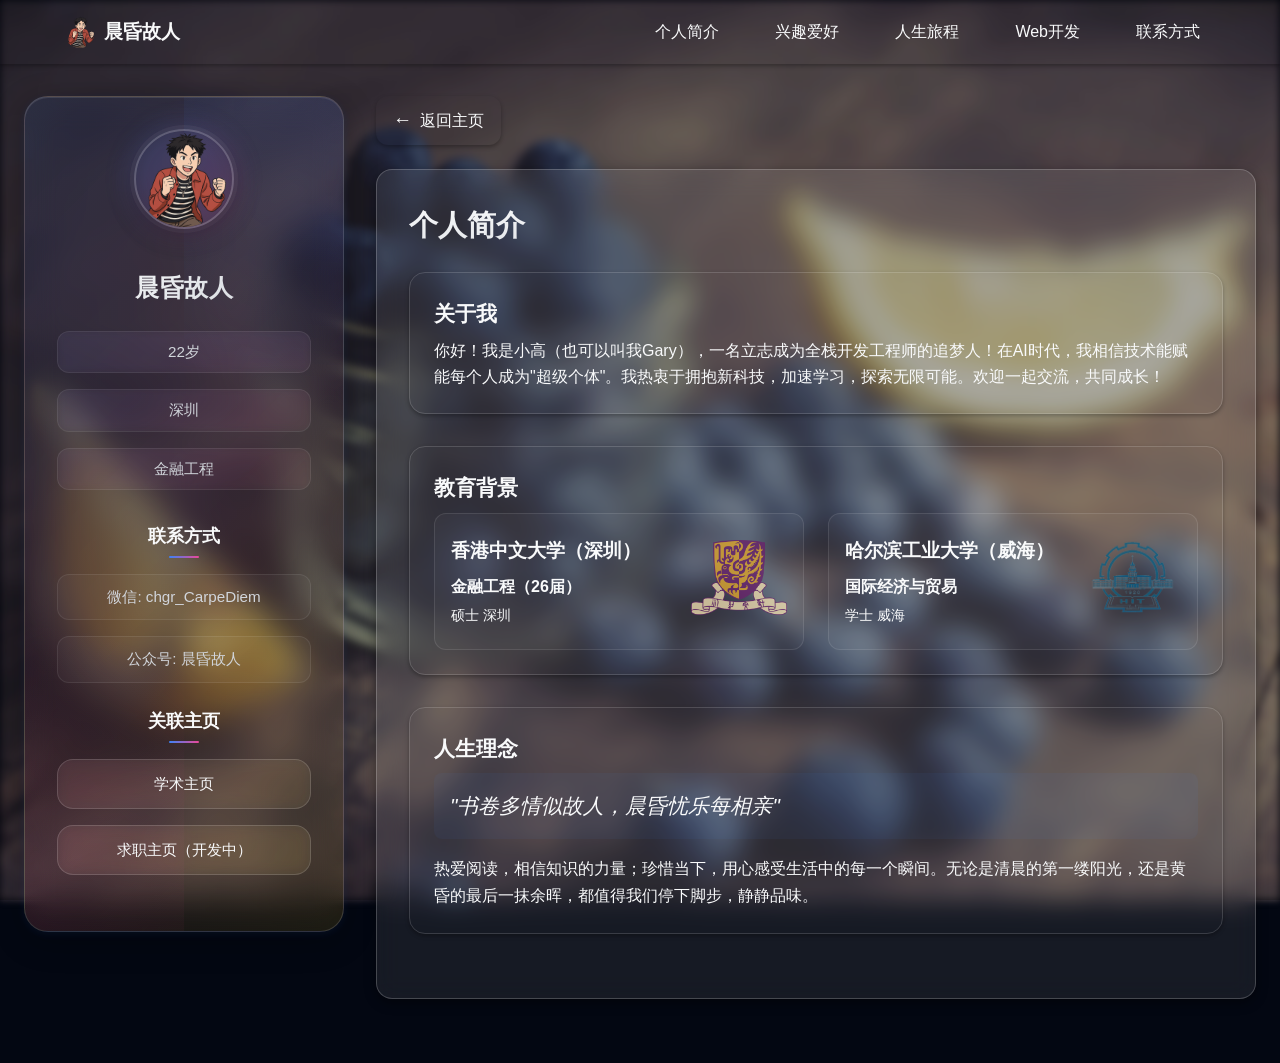
==== commit 20fac705: "后端优化" ====
--- a/pages/about/index.html
+++ b/pages/about/index.html
@@ -26,6 +26,7 @@
                 <li><a href="../about/index.html" class="nav-link active">个人简介</a></li>
                 <li><a href="../interests/index.html" class="nav-link">兴趣爱好</a></li>
                 <li><a href="../journey/index.html" class="nav-link">人生旅程</a></li>
+                <li><a href="../webdev/index.html" class="nav-link">Web开发</a></li>
                 <li><a href="../contact/index.html" class="nav-link">联系方式</a></li>
             </ul>
             
--- a/css/style.css
+++ b/css/style.css
@@ -2260,3 +2260,388 @@
 body[style*="background-image"] {
     /* JS设置的内联样式会自动覆盖CSS类 */
 }
+
+/* ==================== 问卷调查样式 ==================== */
+
+/* 问卷按钮样式 */
+.survey-btn, .survey-link-btn {
+    background: linear-gradient(135deg, var(--accent-color), #f59e0b);
+    color: var(--bg-color);
+    border: none;
+    padding: 12px 20px;
+    border-radius: var(--radius-md);
+    font-weight: 600;
+    cursor: pointer;
+    transition: all 0.3s ease;
+    text-decoration: none;
+    display: inline-flex;
+    align-items: center;
+    justify-content: center;
+    gap: 8px;
+    font-size: 14px;
+    width: 100%;
+    margin-top: 8px;
+}
+
+.survey-btn:hover, .survey-link-btn:hover {
+    transform: translateY(-2px);
+    box-shadow: var(--shadow-md);
+    background: linear-gradient(135deg, #f59e0b, var(--accent-color));
+}
+
+/* 问卷弹窗 */
+.survey-modal {
+    display: none;
+    position: fixed;
+    top: 0;
+    left: 0;
+    width: 100%;
+    height: 100%;
+    background: rgba(0, 0, 0, 0.8);
+    backdrop-filter: blur(8px);
+    z-index: 10000;
+    opacity: 0;
+    transition: opacity 0.3s ease;
+    align-items: center;
+    justify-content: center;
+    padding: 20px;
+}
+
+.survey-modal.show {
+    opacity: 1;
+}
+
+.survey-content {
+    background: var(--card-background);
+    border: 1px solid var(--border-color);
+    border-radius: var(--radius-lg);
+    padding: 0;
+    max-width: 500px;
+    width: 100%;
+    max-height: 90vh;
+    overflow-y: auto;
+    backdrop-filter: blur(20px);
+    box-shadow: var(--shadow-lg);
+    transform: scale(0.9);
+    transition: transform 0.3s ease;
+}
+
+.survey-modal.show .survey-content {
+    transform: scale(1);
+}
+
+/* 问卷头部 */
+.survey-header {
+    display: flex;
+    justify-content: space-between;
+    align-items: center;
+    padding: 24px 24px 0;
+    border-bottom: 1px solid var(--border-color);
+    margin-bottom: 24px;
+}
+
+.survey-header h3 {
+    color: var(--text-color);
+    font-size: 20px;
+    font-weight: 700;
+    margin: 0;
+}
+
+.survey-close {
+    background: none;
+    border: none;
+    font-size: 24px;
+    color: var(--text-muted-color);
+    cursor: pointer;
+    padding: 4px;
+    line-height: 1;
+    transition: color 0.3s ease;
+}
+
+.survey-close:hover {
+    color: var(--text-color);
+}
+
+/* 问卷表单 */
+.survey-form {
+    padding: 0 24px 24px;
+}
+
+.survey-question {
+    margin-bottom: 24px;
+}
+
+.question-label {
+    display: block;
+    color: var(--text-color);
+    font-weight: 600;
+    margin-bottom: 12px;
+    font-size: 15px;
+    line-height: 1.4;
+}
+
+.required {
+    color: var(--secondary-color);
+}
+
+/* 评分选项 */
+.rating-group {
+    display: flex;
+    flex-wrap: wrap;
+    gap: 12px;
+    margin-top: 8px;
+}
+
+.rating-group input[type="radio"] {
+    display: none;
+}
+
+.rating-group label {
+    padding: 10px 16px;
+    background: var(--card-background);
+    border: 2px solid var(--border-color);
+    border-radius: var(--radius-md);
+    cursor: pointer;
+    transition: all 0.3s ease;
+    color: var(--text-muted-color);
+    font-weight: 500;
+    font-size: 14px;
+    flex: 1;
+    text-align: center;
+    min-width: 80px;
+}
+
+.rating-group label:hover {
+    border-color: var(--accent-color);
+    background: rgba(250, 204, 21, 0.1);
+    color: var(--text-color);
+}
+
+.rating-group input[type="radio"]:checked + label {
+    background: var(--accent-color);
+    border-color: var(--accent-color);
+    color: var(--bg-color);
+    font-weight: 600;
+}
+
+/* 单选按钮组 */
+.radio-group {
+    display: flex;
+    flex-direction: column;
+    gap: 8px;
+    margin-top: 8px;
+}
+
+.radio-group input[type="radio"] {
+    display: none;
+}
+
+.radio-group label {
+    padding: 12px 16px;
+    background: var(--card-background);
+    border: 2px solid var(--border-color);
+    border-radius: var(--radius-md);
+    cursor: pointer;
+    transition: all 0.3s ease;
+    color: var(--text-muted-color);
+    font-weight: 500;
+    display: flex;
+    align-items: center;
+}
+
+.radio-group label:hover {
+    border-color: var(--primary-color);
+    background: rgba(59, 130, 246, 0.1);
+    color: var(--text-color);
+}
+
+.radio-group input[type="radio"]:checked + label {
+    background: var(--primary-color);
+    border-color: var(--primary-color);
+    color: white;
+    font-weight: 600;
+}
+
+/* 文本输入 */
+.survey-form textarea,
+.contact-inputs input {
+    width: 100%;
+    padding: 12px 16px;
+    background: var(--card-background);
+    border: 2px solid var(--border-color);
+    border-radius: var(--radius-md);
+    color: var(--text-color);
+    font-family: var(--font-sans);
+    font-size: 14px;
+    transition: all 0.3s ease;
+    resize: vertical;
+}
+
+.survey-form textarea:focus,
+.contact-inputs input:focus {
+    outline: none;
+    border-color: var(--primary-color);
+    background: rgba(59, 130, 246, 0.05);
+    box-shadow: 0 0 0 3px rgba(59, 130, 246, 0.1);
+}
+
+.survey-form textarea::placeholder,
+.contact-inputs input::placeholder {
+    color: var(--text-muted-color);
+}
+
+/* 联系信息输入框 */
+.contact-inputs {
+    display: flex;
+    flex-direction: column;
+    gap: 12px;
+    margin-top: 8px;
+}
+
+/* 问卷操作按钮 */
+.survey-actions {
+    display: flex;
+    gap: 12px;
+    margin-top: 32px;
+}
+
+.btn-cancel {
+    flex: 1;
+    padding: 12px 24px;
+    background: var(--card-background);
+    border: 2px solid var(--border-color);
+    border-radius: var(--radius-md);
+    color: var(--text-muted-color);
+    cursor: pointer;
+    transition: all 0.3s ease;
+    font-weight: 600;
+}
+
+.btn-cancel:hover {
+    border-color: var(--text-muted-color);
+    color: var(--text-color);
+    background: rgba(255, 255, 255, 0.05);
+}
+
+.btn-submit {
+    flex: 2;
+    padding: 12px 24px;
+    background: linear-gradient(135deg, var(--primary-color), var(--secondary-color));
+    border: none;
+    border-radius: var(--radius-md);
+    color: white;
+    cursor: pointer;
+    transition: all 0.3s ease;
+    font-weight: 600;
+    position: relative;
+    overflow: hidden;
+}
+
+.btn-submit:hover:not(:disabled) {
+    transform: translateY(-2px);
+    box-shadow: var(--shadow-md);
+}
+
+.btn-submit:disabled {
+    opacity: 0.7;
+    cursor: not-allowed;
+    transform: none;
+}
+
+.btn-submit .btn-loading {
+    display: none;
+    align-items: center;
+    gap: 8px;
+}
+
+/* 成功提示 */
+.survey-success {
+    text-align: center;
+    padding: 40px 24px;
+}
+
+.success-icon {
+    font-size: 48px;
+    margin-bottom: 16px;
+}
+
+.survey-success h4 {
+    color: var(--text-color);
+    font-size: 20px;
+    font-weight: 700;
+    margin-bottom: 8px;
+}
+
+.survey-success p {
+    color: var(--text-muted-color);
+    line-height: 1.5;
+    margin-bottom: 24px;
+}
+
+.btn-close {
+    padding: 12px 24px;
+    background: var(--primary-color);
+    border: none;
+    border-radius: var(--radius-md);
+    color: white;
+    cursor: pointer;
+    transition: all 0.3s ease;
+    font-weight: 600;
+}
+
+.btn-close:hover {
+    background: var(--secondary-color);
+    transform: translateY(-2px);
+}
+
+/* 响应式设计 */
+@media (max-width: 768px) {
+    .survey-content {
+        margin: 10px;
+        max-height: 95vh;
+    }
+    
+    .survey-header {
+        padding: 20px 20px 0;
+    }
+    
+    .survey-form {
+        padding: 0 20px 20px;
+    }
+    
+    .rating-group {
+        flex-direction: column;
+    }
+    
+    .rating-group label {
+        flex: none;
+        text-align: left;
+    }
+    
+    .survey-actions {
+        flex-direction: column;
+    }
+    
+    .btn-cancel,
+    .btn-submit {
+        flex: none;
+    }
+}
+
+/* 滚动条样式 */
+.survey-content::-webkit-scrollbar {
+    width: 6px;
+}
+
+.survey-content::-webkit-scrollbar-track {
+    background: var(--card-background);
+}
+
+.survey-content::-webkit-scrollbar-thumb {
+    background: var(--border-color);
+    border-radius: 3px;
+}
+
+.survey-content::-webkit-scrollbar-thumb:hover {
+    background: var(--text-muted-color);
+}
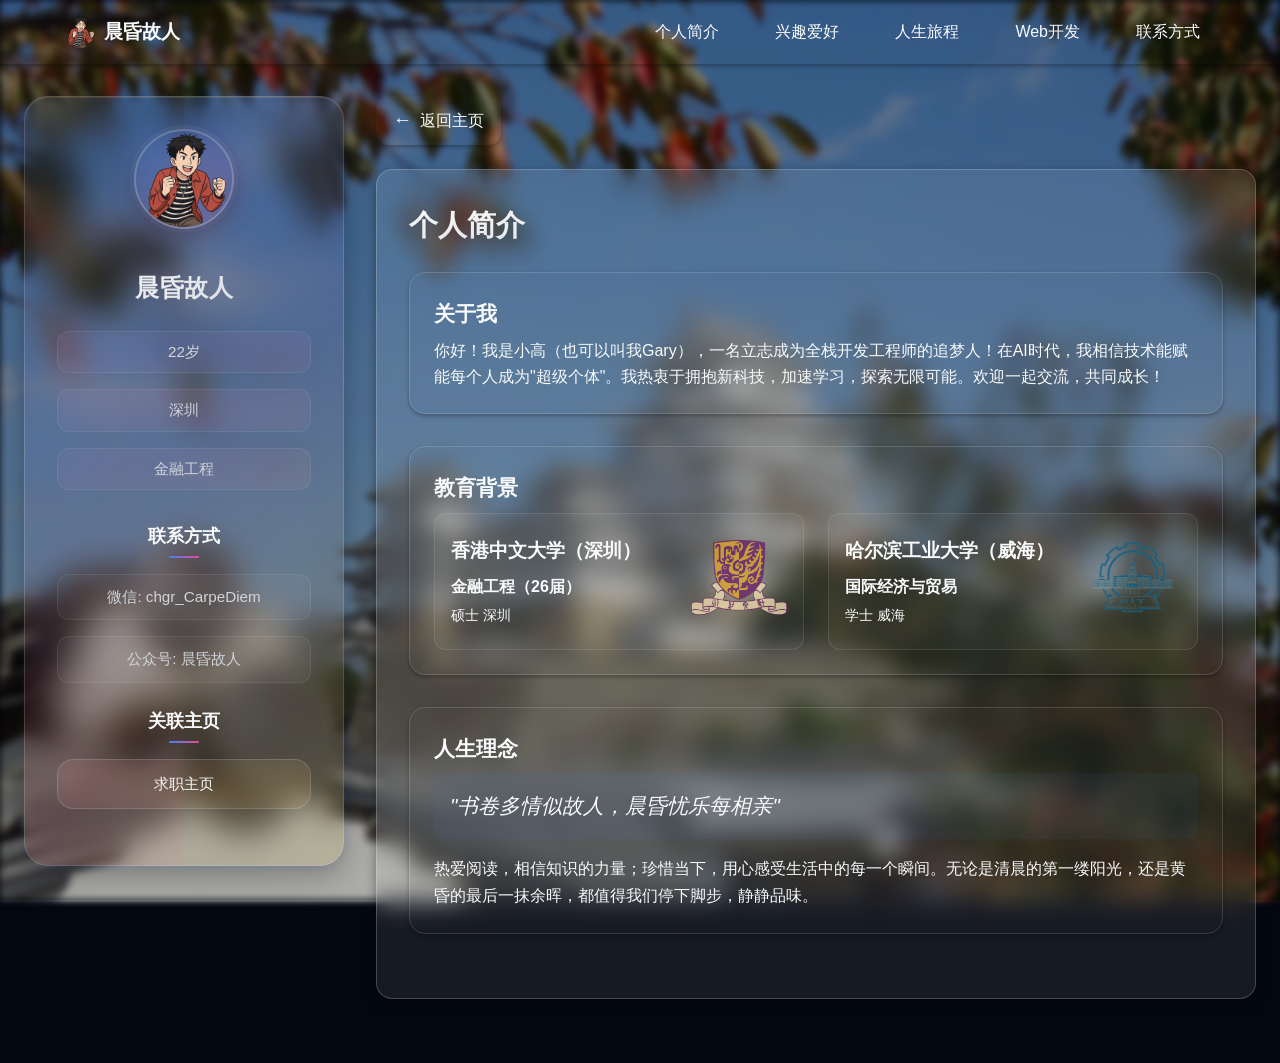
==== commit 195f3504: "youhua" ====
--- a/pages/about/index.html
+++ b/pages/about/index.html
@@ -65,11 +65,8 @@
                 
                 <div class="quick-links">
                     <h4>关联主页</h4>
-                    <a href="https://portfolio.chgr-cuhksz-gao.cn/" target="_blank" class="link-btn">
-                        学术主页
-                    </a>
                     <a href="https://career.chenggao.top" target="_blank" class="link-btn">
-                        求职主页（开发中）
+                        求职主页
                     </a>
                 </div>
             </div>
--- a/css/style.css
+++ b/css/style.css
@@ -729,6 +729,8 @@
     display: flex;
     margin-bottom: var(--spacing-lg);
     border-bottom: 2px solid var(--border-light);
+    position: relative;
+    z-index: 1001;
 }
 
 .tab-btn {
@@ -741,6 +743,13 @@
     color: var(--text-secondary);
     border-bottom: 2px solid transparent;
     transition: all 0.3s ease;
+    display: inline-block;
+    position: relative;
+    min-height: 44px;
+    min-width: 44px;
+    text-align: center;
+    line-height: 1.2;
+    z-index: 1001;
 }
 
 .tab-btn.active,
@@ -806,6 +815,8 @@
     transition: all 0.3s cubic-bezier(0.175, 0.885, 0.32, 1.275);
     box-shadow: var(--shadow-md);
     animation: fade-in-up 0.8s ease-out forwards;
+    position: relative;
+    z-index: 1;
 }
 
 .book-card:hover,
@@ -825,6 +836,9 @@
     overflow: hidden;
     box-shadow: var(--shadow-sm);
     transition: transform 0.3s ease;
+    position: relative;
+    z-index: auto;
+    isolation: isolate;
 }
 
 .book-cover {
@@ -1829,18 +1843,21 @@
 }
 
 .stat-card {
-    background: var(--bg-card);
+    background: var(--card-background, rgba(255, 255, 255, 0.12));
     border-radius: var(--radius-md);
-    border: 1px solid var(--border-light);
+    border: 1px solid var(--border-color, rgba(255, 255, 255, 0.2));
     padding: var(--spacing-lg);
     text-align: center;
     transition: all 0.3s ease;
+    backdrop-filter: blur(10px);
+    box-shadow: var(--shadow-sm, 0 2px 4px rgba(0,0,0,0.3));
 }
 
 .stat-card:hover {
     transform: translateY(-2px);
-    box-shadow: var(--shadow-md);
-    border-color: var(--color-primary);
+    box-shadow: var(--shadow-md, 0 4px 12px rgba(0,0,0,0.4));
+    border-color: var(--primary-color, #3b82f6);
+    background: var(--card-hover, rgba(255, 255, 255, 0.15));
 }
 
 .stat-number {
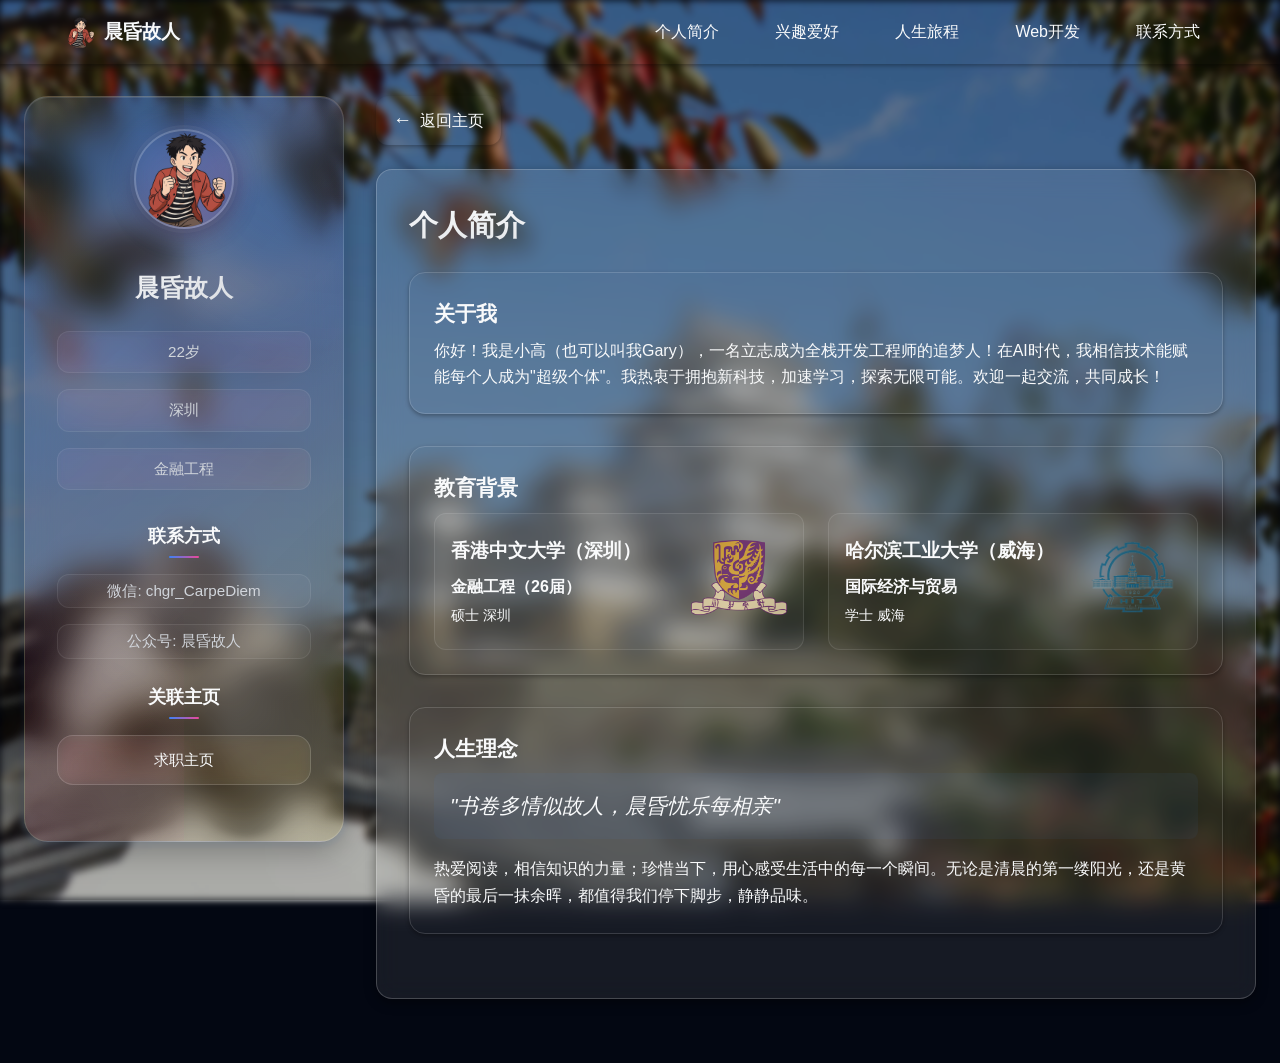
==== commit 05a14841: "移动端优化" ====
--- a/pages/about/index.html
+++ b/pages/about/index.html
@@ -59,8 +59,8 @@
                 
                 <div class="contact-info">
                     <h4>联系方式</h4>
-                    <p>微信: chgr_CarpeDiem</p>
-                    <p>公众号: 晨昏故人</p>
+                    <p class="contact-item clickable" onclick="showQRCode('wechat')">微信: chgr_CarpeDiem</p>
+                    <p class="contact-item clickable" onclick="showQRCode('wechat-official')">公众号: 晨昏故人</p>
                 </div>
                 
                 <div class="quick-links">
@@ -158,9 +158,18 @@
         </div>
     </div>
 
+    <!-- 二维码弹窗 -->
+    <div class="qr-modal" id="qrModal">
+        <div class="qr-modal-content">
+            <button class="qr-modal-close" id="qrModalClose">×</button>
+            <img id="qrImage" class="qr-code-image" alt="二维码">
+        </div>
+    </div>
+
     <script src="../../js/animations.js"></script>
     <script src="../../js/background.js"></script>
     <script src="../../js/background-manager.js"></script>
     <script src="../../js/school.js"></script>
+    <script src="../../js/qrcode.js"></script>
 </body>
 </html>
--- a/css/responsive.css
+++ b/css/responsive.css
@@ -91,71 +91,9 @@
         gap: var(--spacing-lg);
     }
     
+    /* 小平板端也隐藏左侧边栏 */
     .sidebar {
-        position: static;
-        order: 1; /* 移动到主内容下方 */
-    }
-    
-    /* 小平板端侧边栏优化为水平紧凑布局 */
-    .profile-card {
-        display: grid;
-        grid-template-columns: auto 1fr auto;
-        gap: var(--spacing-lg);
-        align-items: center;
-        margin-top: var(--spacing-lg);
-        border-top: 2px solid var(--primary-color);
-    }
-    
-    .profile-avatar {
-        margin-bottom: 0;
-    }
-    
-    .profile-avatar img {
-        width: 80px;
-        height: 80px;
-    }
-    
-    .profile-info {
-        text-align: left;
-        margin-bottom: 0;
-    }
-    
-    .profile-details {
-        display: flex;
-        gap: var(--spacing-sm);
-        flex-wrap: wrap;
-        margin-top: var(--spacing-xs);
-    }
-    
-    .profile-details p {
-        background: var(--primary-color);
-        color: white;
-        padding: 4px 12px;
-        border-radius: 16px;
-        font-size: 0.9rem;
-        margin: 0;
-    }
-    
-    /* 小平板端显示简化的快速链接 */
-    .contact-info {
-        display: none;
-    }
-    
-    .quick-links {
-        display: flex;
-        flex-direction: column;
-        gap: var(--spacing-xs);
-        margin-bottom: 0;
-    }
-    
-    .quick-links h4 {
-        display: none;
-    }
-    
-    .link-btn {
-        font-size: 0.8rem;
-        padding: var(--spacing-xs) var(--spacing-sm);
-        text-align: center;
+        display: none !important;
     }
     
     .content-grid {
@@ -238,64 +176,9 @@
         min-height: calc(100vh - 56px);
     }
     
+    /* 手机端完全隐藏左侧边栏 */
     .sidebar {
-        position: static;
-        order: 1; /* 移动到主内容下方 */
-    }
-    
-    /* 移动端侧边栏样式 - 优化为紧凑布局 */
-    .profile-card {
-        padding: var(--spacing-md);
-        margin-top: var(--spacing-lg);
-        border-top: 2px solid var(--primary-color);
-    }
-    
-    /* 移动端侧边栏采用水平布局 */
-    .profile-card {
-        display: grid;
-        grid-template-columns: auto 1fr;
-        gap: var(--spacing-md);
-        align-items: center;
-    }
-    
-    .profile-avatar {
-        margin-bottom: 0;
-    }
-    
-    .profile-avatar img {
-        width: 60px;
-        height: 60px;
-    }
-    
-    .profile-info {
-        text-align: left;
-        margin-bottom: 0;
-    }
-    
-    .profile-name {
-        font-size: 1.1rem;
-        margin-bottom: var(--spacing-xs);
-    }
-    
-    .profile-details {
-        display: flex;
-        gap: var(--spacing-sm);
-        flex-wrap: wrap;
-    }
-    
-    .profile-details p {
-        font-size: 0.8rem;
-        margin: 0;
-        background: var(--primary-color);
-        color: white;
-        padding: 2px 8px;
-        border-radius: 12px;
-    }
-    
-    /* 隐藏联系信息和快速链接，避免过度拥挤 */
-    .contact-info,
-    .quick-links {
-        display: none;
+        display: none !important;
     }
     
     /* 主内容区移动端适配 */
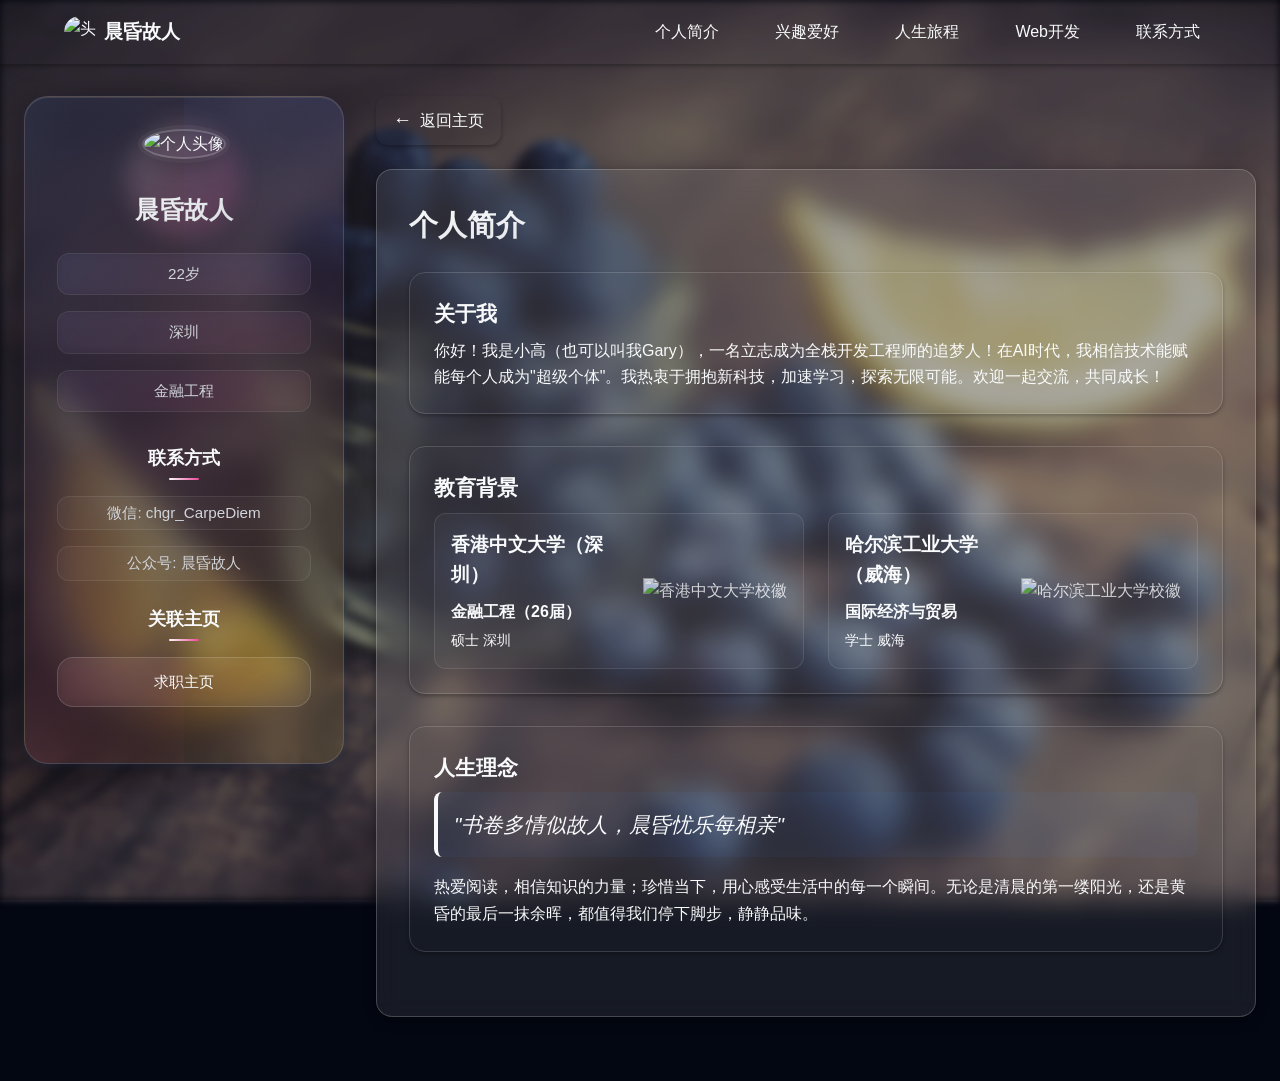
==== commit b11925a0: "Fix music API data format compatibility - Fixed musicData.currentListening.map error in search.js - " ====
--- a/pages/about/index.html
+++ b/pages/about/index.html
@@ -17,7 +17,7 @@
         <div class="nav-container">
             <div class="nav-logo">
                 <div class="avatar-small">
-                    <img src="../../images/icons/avatar-small.png" alt="头像" onerror="this.outerHTML='<svg width=\"32\" height=\"32\" viewBox=\"0 0 32 32\" fill=\"none\" xmlns=\"http://www.w3.org/2000/svg\"><circle cx=\"16\" cy=\"16\" r=\"16\" fill=\"#4ECDC4\" opacity=\"0.3\"/><circle cx=\"16\" cy=\"12\" r=\"5\" fill=\"#4ECDC4\"/><path d=\"M6 26 C6 22, 10 18, 16 18 C22 18, 26 22, 26 26\" fill=\"#4ECDC4\"/></svg>
+                    <img src="https://personl-website.oss-cn-shenzhen.aliyuncs.com/life-images-upload/icons/avatar-small.png" alt="头像" onerror="this.outerHTML='<svg width=\"32\" height=\"32\" viewBox=\"0 0 32 32\" fill=\"none\" xmlns=\"http://www.w3.org/2000/svg\"><circle cx=\"16\" cy=\"16\" r=\"16\" fill=\"#4ECDC4\" opacity=\"0.3\"/><circle cx=\"16\" cy=\"12\" r=\"5\" fill=\"#4ECDC4\"/><path d=\"M6 26 C6 22, 10 18, 16 18 C22 18, 26 22, 26 26\" fill=\"#4ECDC4\"/></svg>
                 </div>
                 <span class="logo-text"><a href="../../main.html" style="text-decoration: none; color: inherit;">晨昏故人</a></span>
             </div>
@@ -44,7 +44,7 @@
         <aside class="sidebar">
             <div class="profile-card">
                 <div class="profile-avatar">
-                    <img src="../../images/icons/avatar-card.png" alt="个人头像" onerror="this.outerHTML='<svg width=\"100\" height=\"100\" viewBox=\"0 0 100 100\" fill=\"none\" xmlns=\"http://www.w3.org/2000/svg\"><circle cx=\"50\" cy=\"50\" r=\"50\" fill=\"#4ECDC4\" opacity=\"0.3\"/><circle cx=\"50\" cy=\"38\" r=\"15\" fill=\"#4ECDC4\"/><path d=\"M20 78 C20 65, 32 55, 50 55 C68 55, 80 65, 80 78\" fill=\"#4ECDC4\"/></svg>
+                    <img src="https://personl-website.oss-cn-shenzhen.aliyuncs.com/life-images-upload/icons/avatar-card.png" alt="个人头像" onerror="this.outerHTML='<svg width=\"100\" height=\"100\" viewBox=\"0 0 100 100\" fill=\"none\" xmlns=\"http://www.w3.org/2000/svg\"><circle cx=\"50\" cy=\"50\" r=\"50\" fill=\"#4ECDC4\" opacity=\"0.3\"/><circle cx=\"50\" cy=\"38\" r=\"15\" fill=\"#4ECDC4\"/><path d=\"M20 78 C20 65, 32 55, 50 55 C68 55, 80 65, 80 78\" fill=\"#4ECDC4\"/></svg>
                 </div>
                 
                 <div class="profile-info">
@@ -101,7 +101,7 @@
                                     <p class="location">硕士 深圳</p>
                                 </div>
                                 <div class="education-logo">
-                                    <img src="../../images/icons/cuhk-logo.png" alt="香港中文大学校徽" class="university-logo">
+                                    <img src="https://personl-website.oss-cn-shenzhen.aliyuncs.com/life-images-upload/icons/cuhk-logo.png" alt="香港中文大学校徽" class="university-logo">
                                 </div>
                             </div>
                             <div class="education-item clickable" data-school="hitwh" onclick="openSchoolModal('hitwh')">
@@ -111,7 +111,7 @@
                                     <p class="location">学士 威海</p>
                                 </div>
                                 <div class="education-logo">
-                                    <img src="../../images/icons/hit-logo.png" alt="哈尔滨工业大学校徽" class="university-logo">
+                                    <img src="https://personl-website.oss-cn-shenzhen.aliyuncs.com/life-images-upload/icons/hit-logo.png" alt="哈尔滨工业大学校徽" class="university-logo">
                                 </div>
                             </div>
                         </div>
--- a/css/style.css
+++ b/css/style.css
@@ -4,7 +4,8 @@
     --bg-color: #030712;
     --text-color: #f9fafb;
     --text-muted-color: #d1d5db;
-    --primary-color: #3b82f6;
+    --primary-color: #f9fafb;
+    --color-primary: #f9fafb;  /* 修改为白色 */
     --secondary-color: #ec4899;
     --accent-color: #facc15;
     
@@ -56,6 +57,11 @@
     line-height: 1.6;
     font-size: 16px;
     min-height: 100vh;
+    /* iOS Safari 下拉刷新禁用 */
+    -webkit-overscroll-behavior-y: none;
+    overscroll-behavior-y: none;
+    /* 防止滚动弹性效果 */
+    -webkit-overflow-scrolling: touch;
 }
 
 /* 首页样式 */
@@ -63,6 +69,27 @@
     height: 100vh;
     overflow: hidden;
     background: linear-gradient(135deg, #E8F4FD 0%, #B8E6B8 100%);
+}
+
+/* 备案号信息样式 */
+.icp-info {
+    margin-top: 2rem;
+    padding-top: 1.5rem;
+    border-top: 1px solid var(--border-color);
+    text-align: center;
+}
+
+.icp-info p {
+    color: var(--text-muted-color);
+    font-size: 0.875rem;
+    font-weight: 400;
+    letter-spacing: 0.5px;
+    opacity: 0.8;
+    transition: opacity 0.3s ease;
+}
+
+.icp-info:hover p {
+    opacity: 1;
 }
 
 .landing-container {
@@ -1054,6 +1081,9 @@
     line-height: 1.8;
     color: var(--text-secondary);
     font-size: 1rem;
+    /* 支持换行符显示 */
+    white-space: pre-line;
+    word-wrap: break-word;
 }
 
 @keyframes fadeInImage {
@@ -1639,23 +1669,23 @@
 
 /* 不同页面的背景图片 */
 .bg-main {
-    background-image: url('../images/backgrounds/main-bg.jpg');
+    background-image: url('https://personl-website.oss-cn-shenzhen.aliyuncs.com/life-images-upload/backgrounds/main-bg.jpg');
 }
 
 .bg-about {
-    background-image: url('../images/backgrounds/about-bg.jpg');
+    background-image: url('https://personl-website.oss-cn-shenzhen.aliyuncs.com/life-images-upload/backgrounds/about-bg.jpg');
 }
 
 .bg-interests {
-    background-image: url('../images/backgrounds/interests-bg.jpg');
+    background-image: url('https://personl-website.oss-cn-shenzhen.aliyuncs.com/life-images-upload/backgrounds/interests-bg.jpg');
 }
 
 .bg-journey {
-    background-image: url('../images/backgrounds/journey-bg.jpg');
+    background-image: url('https://personl-website.oss-cn-shenzhen.aliyuncs.com/life-images-upload/backgrounds/journey-bg.jpg');
 }
 
 .bg-contact {
-    background-image: url('../images/backgrounds/contact-bg.jpg');
+    background-image: url('https://personl-website.oss-cn-shenzhen.aliyuncs.com/life-images-upload/backgrounds/contact-bg.jpg');
 }
 
 /* 移动端适配 */
@@ -1690,9 +1720,9 @@
     color: var(--text-secondary);
 }
 
-.book-status,
-.movie-year,
-.music-genre {
+.book-meta,
+.movie-meta,
+.music-meta {
     font-size: 0.8rem;
     color: var(--color-primary);
     font-weight: 500;
@@ -1713,13 +1743,34 @@
     color: var(--text-secondary);
 }
 
+.rating-label {
+    font-size: 0.75rem;
+    color: var(--text-muted-color);
+    margin-right: 4px;
+    font-weight: 500;
+}
+
+/* 兴趣页面元数据样式 - 精准定位 */
+.interest-meta {
+    font-size: 0.85rem;
+    color: #f9fafb;  /* 修改为白色 */
+    font-weight: 400;
+    margin: 4px 0;
+    opacity: 0.9;
+    letter-spacing: 0.3px;
+}
+
 .book-thoughts,
 .movie-review,
 .music-reason {
-    font-size: 0.85rem;
+    font-size: 0.95rem;
     color: var(--text-secondary);
-    line-height: 1.5;
-    margin-top: auto;
+    line-height: 1.4;
+    font-style: italic;
+    margin-top: 8px;
+    margin-bottom: 4px;
+    text-align: left;
+    font-weight: 400;
 }
 
 .progress-bar {
@@ -1856,7 +1907,7 @@
 .stat-card:hover {
     transform: translateY(-2px);
     box-shadow: var(--shadow-md, 0 4px 12px rgba(0,0,0,0.4));
-    border-color: var(--primary-color, #3b82f6);
+    border-color: var(--primary-color, #f9fafb);
     background: var(--card-hover, rgba(255, 255, 255, 0.15));
 }
 
@@ -2473,9 +2524,9 @@
 }
 
 .radio-group input[type="radio"]:checked + label {
-    background: var(--primary-color);
-    border-color: var(--primary-color);
-    color: white;
+    background: #facc15;  /* 黄色背景 */
+    border-color: #facc15;
+    color: #1f2937;  /* 深色文字确保可读性 */
     font-weight: 600;
 }
 
@@ -2543,10 +2594,10 @@
 .btn-submit {
     flex: 2;
     padding: 12px 24px;
-    background: linear-gradient(135deg, var(--primary-color), var(--secondary-color));
+    background: #facc15;  /* 黄色背景 */
     border: none;
     border-radius: var(--radius-md);
-    color: white;
+    color: #1f2937;  /* 深色文字确保可读性 */
     cursor: pointer;
     transition: all 0.3s ease;
     font-weight: 600;
@@ -2555,6 +2606,7 @@
 }
 
 .btn-submit:hover:not(:disabled) {
+    background: #f59e0b;  /* 悬停时稍微深一点的黄色 */
     transform: translateY(-2px);
     box-shadow: var(--shadow-md);
 }
@@ -2597,17 +2649,17 @@
 
 .btn-close {
     padding: 12px 24px;
-    background: var(--primary-color);
+    background: #facc15;  /* 黄色背景 */
     border: none;
     border-radius: var(--radius-md);
-    color: white;
+    color: #1f2937;  /* 深色文字确保可读性 */
     cursor: pointer;
     transition: all 0.3s ease;
     font-weight: 600;
 }
 
 .btn-close:hover {
-    background: var(--secondary-color);
+    background: #f59e0b;  /* 悬停时稍微深一点的黄色 */
     transform: translateY(-2px);
 }
 
--- a/css/responsive.css
+++ b/css/responsive.css
@@ -568,4 +568,18 @@
     .landing-container {
         background: white;
     }
+    
+    /* 备案号信息移动端优化 */
+    .icp-info {
+        margin-top: 1.5rem;
+        padding-top: 1rem;
+        border-top: 1px solid var(--border-color);
+    }
+    
+    .icp-info p {
+        font-size: 0.8rem;
+        line-height: 1.4;
+        padding: 0 1rem;
+        color: var(--text-muted-color);
+    }
 }
--- a/css/animations.css
+++ b/css/animations.css
@@ -1,454 +1,454 @@
-/* 动画效果定义 */
-
-/* 首页动画 */
-@keyframes float {
-    0%, 100% {
-        transform: translateY(0px);
-    }
-    50% {
-        transform: translateY(-10px);
-    }
-}
-
-@keyframes twinkle {
-    0%, 100% {
-        opacity: 0.6;
-        transform: scale(1);
-    }
-    50% {
-        opacity: 1;
-        transform: scale(1.2);
-    }
-}
-
-@keyframes avatarPulse {
-    0%, 100% {
-        transform: scale(1);
-        box-shadow: 0 8px 25px rgba(0,0,0,0.15);
-    }
-    50% {
-        transform: scale(1.05);
-        box-shadow: 0 12px 35px rgba(78, 205, 196, 0.3);
-    }
-}
-
-@keyframes heartBeat {
-    0%, 100% {
-        transform: scale(1);
-    }
-    25% {
-        transform: scale(1.1);
-    }
-    50% {
-        transform: scale(1);
-    }
-    75% {
-        transform: scale(1.05);
-    }
-}
-
-/* 页面切换动画 */
-@keyframes fadeIn {
-    from {
-        opacity: 0;
-        transform: translateY(20px);
-    }
-    to {
-        opacity: 1;
-        transform: translateY(0);
-    }
-}
-
-@keyframes fadeInUp {
-    from {
-        opacity: 0;
-        transform: translateY(30px);
-    }
-    to {
-        opacity: 1;
-        transform: translateY(0);
-    }
-}
-
-@keyframes fadeInLeft {
-    from {
-        opacity: 0;
-        transform: translateX(-30px);
-    }
-    to {
-        opacity: 1;
-        transform: translateX(0);
-    }
-}
-
-@keyframes fadeInRight {
-    from {
-        opacity: 0;
-        transform: translateX(30px);
-    }
-    to {
-        opacity: 1;
-        transform: translateX(0);
-    }
-}
-
-@keyframes slideIn {
-    from {
-        opacity: 0;
-        transform: translateY(-10px);
-    }
-    to {
-        opacity: 1;
-        transform: translateY(0);
-    }
-}
-
-/* 滚动动画 */
-@keyframes slideInFromBottom {
-    from {
-        opacity: 0;
-        transform: translateY(50px);
-    }
-    to {
-        opacity: 1;
-        transform: translateY(0);
-    }
-}
-
-@keyframes slideInFromLeft {
-    from {
-        opacity: 0;
-        transform: translateX(-50px);
-    }
-    to {
-        opacity: 1;
-        transform: translateX(0);
-    }
-}
-
-@keyframes slideInFromRight {
-    from {
-        opacity: 0;        transform: translateX(50px);
-    }
-    to {
-        opacity: 1;
-        transform: translateX(0);
-    }
-}
-
-/* 缩放动画 */
-@keyframes scaleIn {
-    from {
-        opacity: 0;
-        transform: scale(0.8);
-    }
-    to {
-        opacity: 1;
-        transform: scale(1);
-    }
-}
-
-@keyframes scaleUp {
-    from {
-        transform: scale(1);
-    }
-    to {
-        transform: scale(1.05);
-    }
-}
-
-@keyframes scaleDown {
-    from {
-        transform: scale(1.05);
-    }
-    to {
-        transform: scale(1);
-    }
-}
-
-/* 旋转动画 */
-@keyframes rotate {
-    from {
-        transform: rotate(0deg);
-    }
-    to {
-        transform: rotate(360deg);
-    }
-}
-
-@keyframes rotateIn {
-    from {
-        opacity: 0;
-        transform: rotate(-90deg) scale(0.8);
-    }
-    to {
-        opacity: 1;
-        transform: rotate(0deg) scale(1);
-    }
-}
-
-/* 弹性动画 */
-@keyframes bounce {
-    0%, 20%, 53%, 80%, 100% {
-        transform: translate3d(0,0,0);
-    }
-    40%, 43% {
-        transform: translate3d(0, -8px, 0);
-    }
-    70% {
-        transform: translate3d(0, -4px, 0);
-    }
-    90% {
-        transform: translate3d(0, -2px, 0);
-    }
-}
-
-@keyframes bounceIn {
-    0% {
-        opacity: 0;
-        transform: scale(0.3);
-    }
-    50% {
-        opacity: 1;
-        transform: scale(1.05);
-    }
-    70% {
-        transform: scale(0.9);
-    }
-    100% {
-        opacity: 1;
-        transform: scale(1);
-    }
-}
-
-/* 震动动画 */
-@keyframes shake {
-    0%, 100% {
-        transform: translateX(0);
-    }
-    25% {
-        transform: translateX(-2px);
-    }
-    75% {
-        transform: translateX(2px);
-    }
-}
-
-/* 波纹效果 */
-@keyframes ripple {
-    0% {
-        transform: scale(0);
-        opacity: 1;
-    }
-    100% {
-        transform: scale(4);
-        opacity: 0;
-    }
-}
-
-/* 渐变动画 */
-@keyframes gradientShift {
-    0% {
-        background-position: 0% 50%;
-    }
-    50% {
-        background-position: 100% 50%;
-    }
-    100% {
-        background-position: 0% 50%;
-    }
-}
-
-/* 进度条动画 */
-@keyframes progressFill {
-    from {
-        width: 0%;
-    }
-    to {
-        width: var(--progress, 0%);
-    }
-}
-
-/* 脉冲动画 */
-@keyframes pulse {
-    0% {
-        box-shadow: 0 0 0 0 rgba(78, 205, 196, 0.7);
-    }
-    70% {
-        box-shadow: 0 0 0 10px rgba(78, 205, 196, 0);
-    }
-    100% {
-        box-shadow: 0 0 0 0 rgba(78, 205, 196, 0);
-    }
-}
-
-/* 文字打字效果 */
-@keyframes typing {
-    from {
-        width: 0;
-    }
-    to {
-        width: 100%;
-    }
-}
-
-@keyframes blink {
-    50% {
-        border-color: transparent;
-    }
-}
-
-/* 应用动画的类 */
-.animate-in {
-    animation: fadeInUp 0.6s ease forwards;
-}
-
-.animate-left {
-    animation: fadeInLeft 0.6s ease forwards;
-}
-
-.animate-right {
-    animation: fadeInRight 0.6s ease forwards;
-}
-
-.animate-scale {
-    animation: scaleIn 0.5s ease forwards;
-}
-
-.animate-bounce {
-    animation: bounceIn 0.8s ease forwards;
-}
-
-.animate-rotate {
-    animation: rotateIn 0.6s ease forwards;
-}
-
-.animate-slide {
-    animation: slideIn 0.4s ease forwards;
-}
-
-/* 悬停动画 */
-.hover-lift {
-    transition: transform 0.3s ease, box-shadow 0.3s ease;
-}
-
-.hover-lift:hover {
-    transform: translateY(-4px);
-    box-shadow: var(--shadow-lg);
-}
-
-.hover-scale {
-    transition: transform 0.3s ease;
-}
-
-.hover-scale:hover {
-    transform: scale(1.05);
-}
-
-.hover-rotate {
-    transition: transform 0.3s ease;
-}
-
-.hover-rotate:hover {
-    transform: rotate(5deg);
-}
-
-/* 点击反馈动画 */
-.click-feedback {
-    position: relative;
-    overflow: hidden;
-}
-
-.click-feedback::after {
-    content: '';
-    position: absolute;
-    top: 50%;
-    left: 50%;
-    width: 0;
-    height: 0;
-    border-radius: 50%;
-    background: rgba(255, 255, 255, 0.5);
-    transform: translate(-50%, -50%);
-    transition: width 0.6s, height 0.6s;
-}
-
-.click-feedback:active::after {
-    width: 300px;
-    height: 300px;
-}
-
-/* 加载动画 */
-.loading {
-    display: inline-block;
-    width: 20px;
-    height: 20px;
-    border: 3px solid rgba(78, 205, 196, 0.3);
-    border-radius: 50%;
-    border-top-color: var(--color-primary);
-    animation: spin 1s ease-in-out infinite;
-}
-
-@keyframes spin {
-    to {
-        transform: rotate(360deg);
-    }
-}
-
-/* 延迟动画 */
-.delay-1 { animation-delay: 0.1s; }
-.delay-2 { animation-delay: 0.2s; }
-.delay-3 { animation-delay: 0.3s; }
-.delay-4 { animation-delay: 0.4s; }
-.delay-5 { animation-delay: 0.5s; }
-
-/* 持续时间 */
-.duration-fast { animation-duration: 0.3s; }
-.duration-normal { animation-duration: 0.5s; }
-.duration-slow { animation-duration: 0.8s; }
-
-/* 特殊效果 */
-.parallax {
-    transform: translateZ(0);
-    transition: transform 0.1s ease-out;
-}
-
-.text-glow {
-    text-shadow: 0 0 10px rgba(78, 205, 196, 0.5);
-}
-
-.box-glow {
-    box-shadow: 0 0 20px rgba(78, 205, 196, 0.3);
-}
-
-/* 响应动画设置 */
-@media (prefers-reduced-motion: reduce) {
-    *,
-    *::before,
-    *::after {
-        animation-duration: 0.01ms !important;
-        animation-iteration-count: 1 !important;
-        transition-duration: 0.01ms !important;
-    }
-    
-    .cloud,
-    .star,
-    .avatar-placeholder,
-    .heart {
-        animation: none !important;
-    }
-}
-
-/* 高对比度模式 */
-@media (prefers-contrast: high) {
-    .animate-in,
-    .animate-left,
-    .animate-right,
-    .animate-scale,
-    .animate-bounce,
-    .animate-rotate,
-    .animate-slide {
-        animation: none;
-        opacity: 1;
-        transform: none;
-    }
+/* 动画效果定义 */
+
+/* 首页动画 */
+@keyframes float {
+    0%, 100% {
+        transform: translateY(0px);
+    }
+    50% {
+        transform: translateY(-10px);
+    }
+}
+
+@keyframes twinkle {
+    0%, 100% {
+        opacity: 0.6;
+        transform: scale(1);
+    }
+    50% {
+        opacity: 1;
+        transform: scale(1.2);
+    }
+}
+
+@keyframes avatarPulse {
+    0%, 100% {
+        transform: scale(1);
+        box-shadow: 0 8px 25px rgba(0,0,0,0.15);
+    }
+    50% {
+        transform: scale(1.05);
+        box-shadow: 0 12px 35px rgba(78, 205, 196, 0.3);
+    }
+}
+
+@keyframes heartBeat {
+    0%, 100% {
+        transform: scale(1);
+    }
+    25% {
+        transform: scale(1.1);
+    }
+    50% {
+        transform: scale(1);
+    }
+    75% {
+        transform: scale(1.05);
+    }
+}
+
+/* 页面切换动画 */
+@keyframes fadeIn {
+    from {
+        opacity: 0;
+        transform: translateY(20px);
+    }
+    to {
+        opacity: 1;
+        transform: translateY(0);
+    }
+}
+
+@keyframes fadeInUp {
+    from {
+        opacity: 0;
+        transform: translateY(30px);
+    }
+    to {
+        opacity: 1;
+        transform: translateY(0);
+    }
+}
+
+@keyframes fadeInLeft {
+    from {
+        opacity: 0;
+        transform: translateX(-30px);
+    }
+    to {
+        opacity: 1;
+        transform: translateX(0);
+    }
+}
+
+@keyframes fadeInRight {
+    from {
+        opacity: 0;
+        transform: translateX(30px);
+    }
+    to {
+        opacity: 1;
+        transform: translateX(0);
+    }
+}
+
+@keyframes slideIn {
+    from {
+        opacity: 0;
+        transform: translateY(-10px);
+    }
+    to {
+        opacity: 1;
+        transform: translateY(0);
+    }
+}
+
+/* 滚动动画 */
+@keyframes slideInFromBottom {
+    from {
+        opacity: 0;
+        transform: translateY(50px);
+    }
+    to {
+        opacity: 1;
+        transform: translateY(0);
+    }
+}
+
+@keyframes slideInFromLeft {
+    from {
+        opacity: 0;
+        transform: translateX(-50px);
+    }
+    to {
+        opacity: 1;
+        transform: translateX(0);
+    }
+}
+
+@keyframes slideInFromRight {
+    from {
+        opacity: 0;        transform: translateX(50px);
+    }
+    to {
+        opacity: 1;
+        transform: translateX(0);
+    }
+}
+
+/* 缩放动画 */
+@keyframes scaleIn {
+    from {
+        opacity: 0;
+        transform: scale(0.8);
+    }
+    to {
+        opacity: 1;
+        transform: scale(1);
+    }
+}
+
+@keyframes scaleUp {
+    from {
+        transform: scale(1);
+    }
+    to {
+        transform: scale(1.05);
+    }
+}
+
+@keyframes scaleDown {
+    from {
+        transform: scale(1.05);
+    }
+    to {
+        transform: scale(1);
+    }
+}
+
+/* 旋转动画 */
+@keyframes rotate {
+    from {
+        transform: rotate(0deg);
+    }
+    to {
+        transform: rotate(360deg);
+    }
+}
+
+@keyframes rotateIn {
+    from {
+        opacity: 0;
+        transform: rotate(-90deg) scale(0.8);
+    }
+    to {
+        opacity: 1;
+        transform: rotate(0deg) scale(1);
+    }
+}
+
+/* 弹性动画 */
+@keyframes bounce {
+    0%, 20%, 53%, 80%, 100% {
+        transform: translate3d(0,0,0);
+    }
+    40%, 43% {
+        transform: translate3d(0, -8px, 0);
+    }
+    70% {
+        transform: translate3d(0, -4px, 0);
+    }
+    90% {
+        transform: translate3d(0, -2px, 0);
+    }
+}
+
+@keyframes bounceIn {
+    0% {
+        opacity: 0;
+        transform: scale(0.3);
+    }
+    50% {
+        opacity: 1;
+        transform: scale(1.05);
+    }
+    70% {
+        transform: scale(0.9);
+    }
+    100% {
+        opacity: 1;
+        transform: scale(1);
+    }
+}
+
+/* 震动动画 */
+@keyframes shake {
+    0%, 100% {
+        transform: translateX(0);
+    }
+    25% {
+        transform: translateX(-2px);
+    }
+    75% {
+        transform: translateX(2px);
+    }
+}
+
+/* 波纹效果 */
+@keyframes ripple {
+    0% {
+        transform: scale(0);
+        opacity: 1;
+    }
+    100% {
+        transform: scale(4);
+        opacity: 0;
+    }
+}
+
+/* 渐变动画 */
+@keyframes gradientShift {
+    0% {
+        background-position: 0% 50%;
+    }
+    50% {
+        background-position: 100% 50%;
+    }
+    100% {
+        background-position: 0% 50%;
+    }
+}
+
+/* 进度条动画 */
+@keyframes progressFill {
+    from {
+        width: 0%;
+    }
+    to {
+        width: var(--progress, 0%);
+    }
+}
+
+/* 脉冲动画 */
+@keyframes pulse {
+    0% {
+        box-shadow: 0 0 0 0 rgba(78, 205, 196, 0.7);
+    }
+    70% {
+        box-shadow: 0 0 0 10px rgba(78, 205, 196, 0);
+    }
+    100% {
+        box-shadow: 0 0 0 0 rgba(78, 205, 196, 0);
+    }
+}
+
+/* 文字打字效果 */
+@keyframes typing {
+    from {
+        width: 0;
+    }
+    to {
+        width: 100%;
+    }
+}
+
+@keyframes blink {
+    50% {
+        border-color: transparent;
+    }
+}
+
+/* 应用动画的类 */
+.animate-in {
+    animation: fadeInUp 0.6s ease forwards;
+}
+
+.animate-left {
+    animation: fadeInLeft 0.6s ease forwards;
+}
+
+.animate-right {
+    animation: fadeInRight 0.6s ease forwards;
+}
+
+.animate-scale {
+    animation: scaleIn 0.5s ease forwards;
+}
+
+.animate-bounce {
+    animation: bounceIn 0.8s ease forwards;
+}
+
+.animate-rotate {
+    animation: rotateIn 0.6s ease forwards;
+}
+
+.animate-slide {
+    animation: slideIn 0.4s ease forwards;
+}
+
+/* 悬停动画 */
+.hover-lift {
+    transition: transform 0.3s ease, box-shadow 0.3s ease;
+}
+
+.hover-lift:hover {
+    transform: translateY(-4px);
+    box-shadow: var(--shadow-lg);
+}
+
+.hover-scale {
+    transition: transform 0.3s ease;
+}
+
+.hover-scale:hover {
+    transform: scale(1.05);
+}
+
+.hover-rotate {
+    transition: transform 0.3s ease;
+}
+
+.hover-rotate:hover {
+    transform: rotate(5deg);
+}
+
+/* 点击反馈动画 */
+.click-feedback {
+    position: relative;
+    overflow: hidden;
+}
+
+.click-feedback::after {
+    content: '';
+    position: absolute;
+    top: 50%;
+    left: 50%;
+    width: 0;
+    height: 0;
+    border-radius: 50%;
+    background: rgba(255, 255, 255, 0.5);
+    transform: translate(-50%, -50%);
+    transition: width 0.6s, height 0.6s;
+}
+
+.click-feedback:active::after {
+    width: 300px;
+    height: 300px;
+}
+
+/* 加载动画 */
+.loading {
+    display: inline-block;
+    width: 20px;
+    height: 20px;
+    border: 3px solid rgba(78, 205, 196, 0.3);
+    border-radius: 50%;
+    border-top-color: var(--color-primary);
+    animation: spin 1s ease-in-out infinite;
+}
+
+@keyframes spin {
+    to {
+        transform: rotate(360deg);
+    }
+}
+
+/* 延迟动画 */
+.delay-1 { animation-delay: 0.1s; }
+.delay-2 { animation-delay: 0.2s; }
+.delay-3 { animation-delay: 0.3s; }
+.delay-4 { animation-delay: 0.4s; }
+.delay-5 { animation-delay: 0.5s; }
+
+/* 持续时间 */
+.duration-fast { animation-duration: 0.3s; }
+.duration-normal { animation-duration: 0.5s; }
+.duration-slow { animation-duration: 0.8s; }
+
+/* 特殊效果 */
+.parallax {
+    transform: translateZ(0);
+    transition: transform 0.1s ease-out;
+}
+
+.text-glow {
+    text-shadow: 0 0 10px rgba(78, 205, 196, 0.5);
+}
+
+.box-glow {
+    box-shadow: 0 0 20px rgba(78, 205, 196, 0.3);
+}
+
+/* 响应动画设置 */
+@media (prefers-reduced-motion: reduce) {
+    *,
+    *::before,
+    *::after {
+        animation-duration: 0.01ms !important;
+        animation-iteration-count: 1 !important;
+        transition-duration: 0.01ms !important;
+    }
+    
+    .cloud,
+    .star,
+    .avatar-placeholder,
+    .heart {
+        animation: none !important;
+    }
+}
+
+/* 高对比度模式 */
+@media (prefers-contrast: high) {
+    .animate-in,
+    .animate-left,
+    .animate-right,
+    .animate-scale,
+    .animate-bounce,
+    .animate-rotate,
+    .animate-slide {
+        animation: none;
+        opacity: 1;
+        transform: none;
+    }
 }
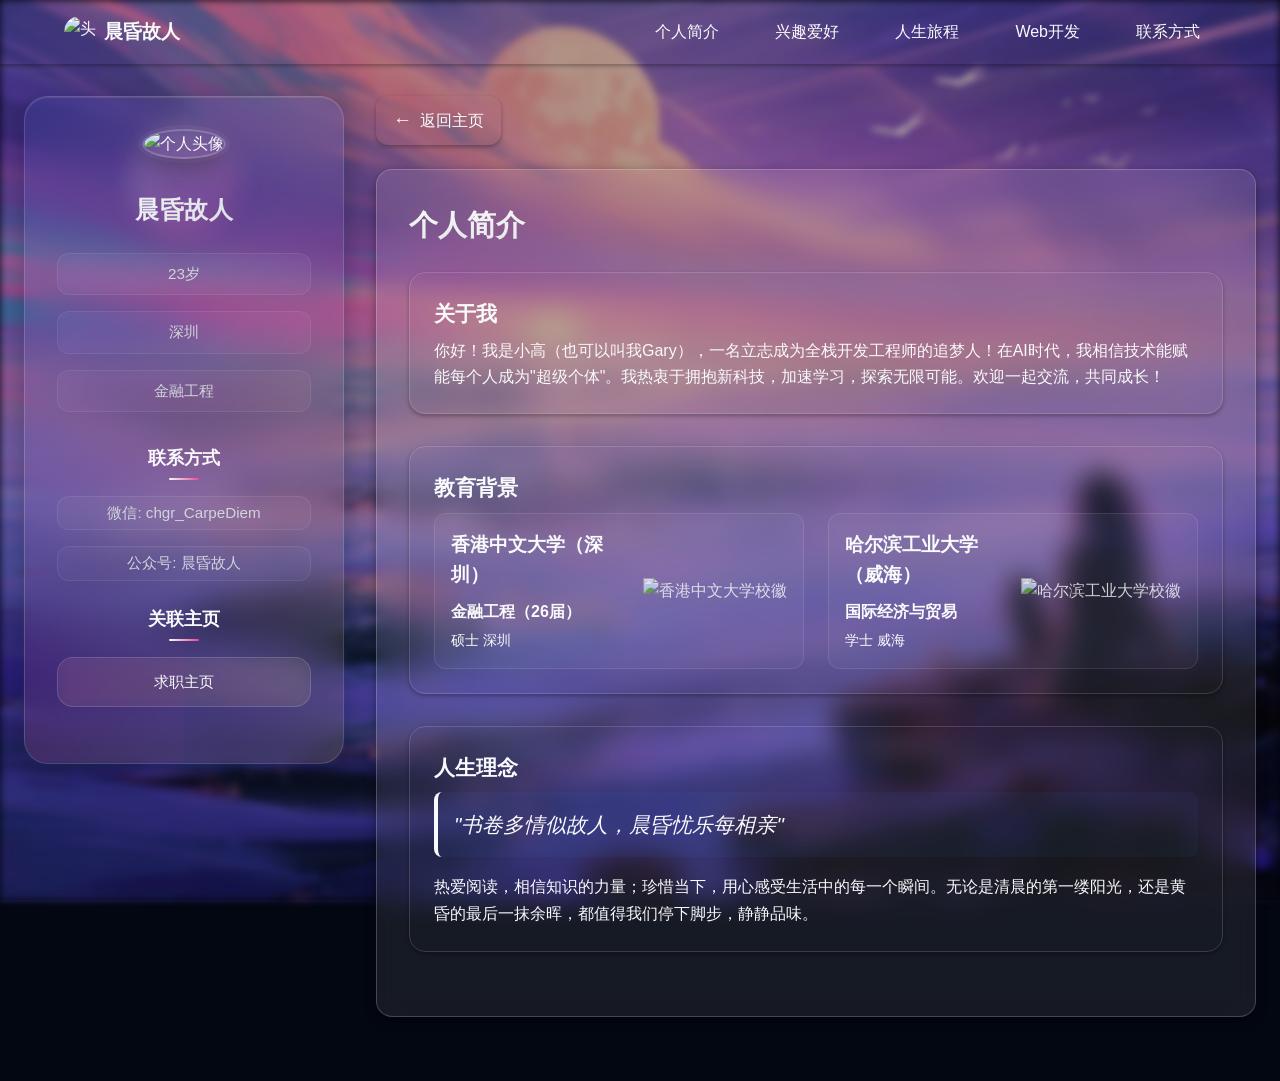
==== commit 8575f1c6: "feat: 更新个人信息和添加黄冈半马记录 - 将年龄从22岁更新为23岁（所有页面） - 新增黄冈半马2025比赛记录   - 日期: 2025-01-12   - 成绩: 1:44:30   - " ====
--- a/pages/about/index.html
+++ b/pages/about/index.html
@@ -50,7 +50,7 @@
                 <div class="profile-info">
                     <h3 class="profile-name">晨昏故人</h3>
                     <div class="profile-details">
-                        <p>22岁</p>
+                        <p>23岁</p>
                         <p>深圳</p>
                         <p>金融工程</p>
                         
--- a/css/style.css
+++ b/css/style.css
@@ -79,16 +79,19 @@
     text-align: center;
 }
 
-.icp-info p {
+.icp-info a,
+.icp-info a:visited,
+.icp-info a:active {
     color: var(--text-muted-color);
     font-size: 0.875rem;
     font-weight: 400;
     letter-spacing: 0.5px;
     opacity: 0.8;
     transition: opacity 0.3s ease;
-}
-
-.icp-info:hover p {
+    text-decoration: none;
+}
+
+.icp-info a:hover {
     opacity: 1;
 }
 
--- a/css/responsive.css
+++ b/css/responsive.css
@@ -576,7 +576,7 @@
         border-top: 1px solid var(--border-color);
     }
     
-    .icp-info p {
+    .icp-info a {
         font-size: 0.8rem;
         line-height: 1.4;
         padding: 0 1rem;
